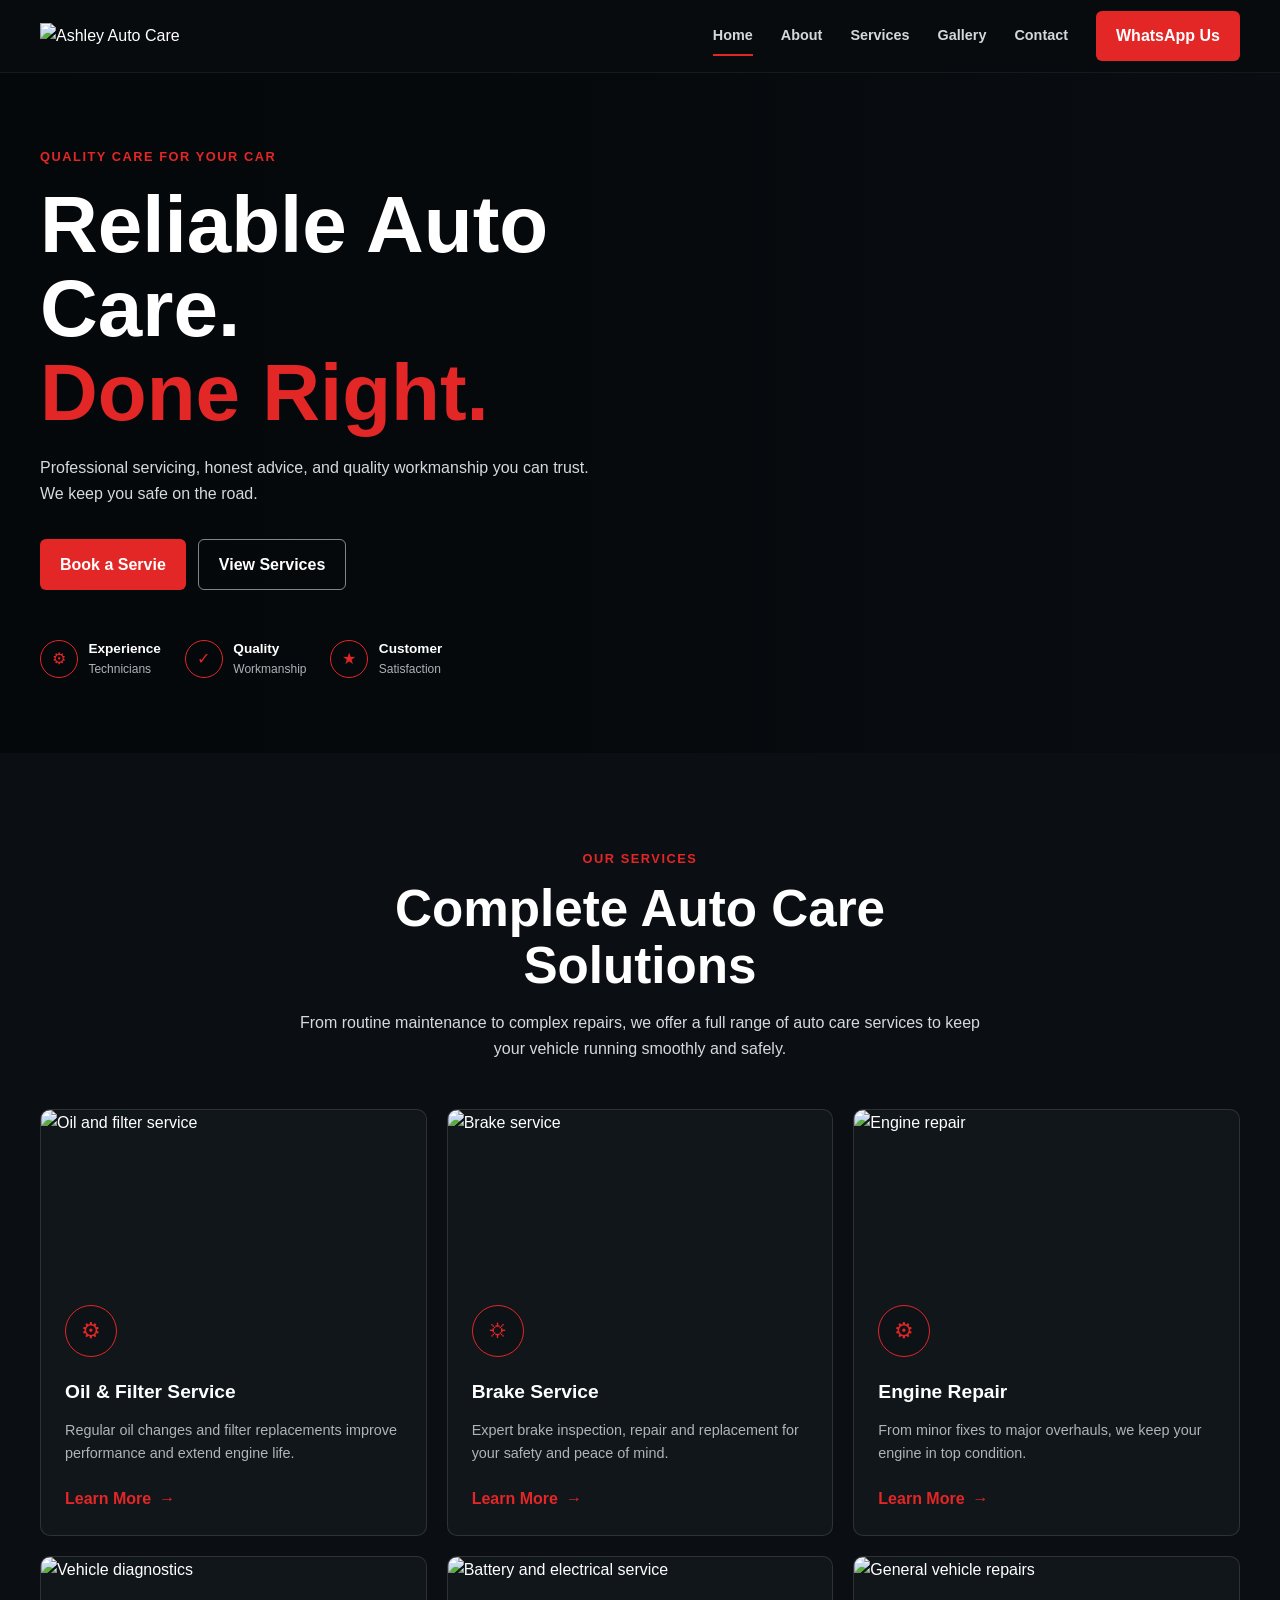
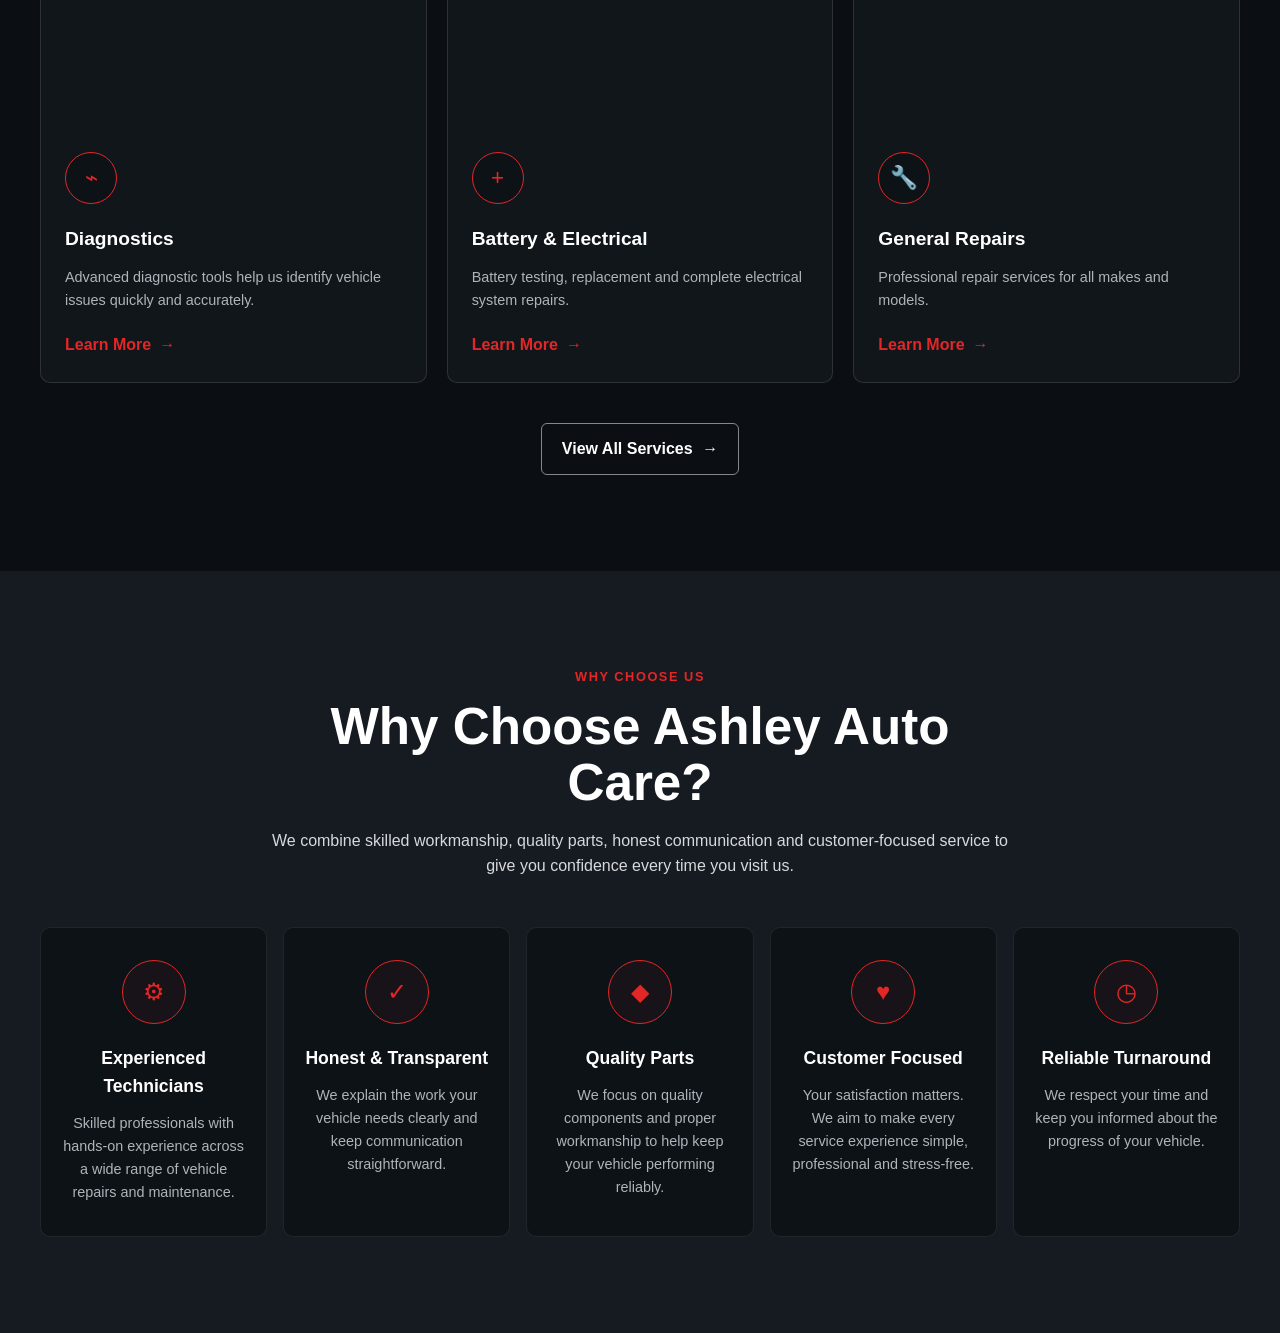
==== index.html @ 2cc9bd2e "Add why choose us section to homepage" ====
<!DOCTYPE html>
<html lang="en">
  <head>
    <meta charset="UTF-8">
    <meta name="viewport" content="width=device-width, initial-scale=1.0">
    <meta name="description" content="Ashley Auto Care provides reliable vehicle servicing, repairs, diagnostics and maintenance.">
    <title>Ashley Auto Care | Reliable Auto Care</title>
  
    <link rel="stylesheet" href="css/index.css">
  </head>

  <body>

    <!-- =========================
         NAVBAR
    ========================== -->
    
    <header class="header">
      
      <nav class="navbar container">
        
        <a href="index.html" class="logo">
          <img src="images/logo.png" alt="Ashley Auto Care">
        </a>
        <button class="nav-toggle" type="button" aria-label="Open navigation" aria-expanded="false">
          <span></span>
          <span></span>
          <span></span>
        </button>
        
        <div class="nav-menu">
          
          <a href="index.html" class="nav-link active">Home</a>
          
          <a href="about.html" class="nav-link">About</a>

          <a href="services.html" class="nav-link">Services</a>

          <a href="gallery.html" class="nav-link">Gallery</a>
          
          <a href="contact.html" class="nav-link">Contact</a>
          
          <a href="#" class="btn btn-whatsapp" target="_blank" rel="noopener" >WhatsApp Us</a>
          
          </div>

        </nav>
    </header>
    
    <main>
      
      <section class="hero">
        
        <div class="hero-overlay"></div>
        <div class="container hero-content">
          <div class="hero-text">
            
            <span class="eyebrow">QUALITY CARE FOR YOUR CAR</span>
            
            <h1>Reliable Auto Care.<span>Done Right.</span>
                    </h1>

            <p>Professional servicing, honest advice, and quality workmanship you can trust. We keep you safe on the road.</p>
              
            <div class="hero-actions">
                <a href="contact.html" class="btn btn-primary"
                        >Book a Servie</a>
                <a href="services.html" class="btn btn-outline"
                        >View Services</a>

              </div>
              
            <div class="hero-features">
                <div class="hero-feature"><span class="feature-icon">⚙</span>
                
                <div>
                  <strong>Experience</strong>
                  <span>Technicians</span>
                </div>
              </div>


                        <div class="hero-feature">
                            <span class="feature-icon">✓</span>

                            <div>
                                <strong>
                                    Quality
                                </strong>

                                <span>
                                    Workmanship
                                </span>
                            </div>
                        </div>


                        <div class="hero-feature">
                            <span class="feature-icon">★</span>

                            <div>
                                <strong>
                                    Customer
                                </strong>

                                <span>
                                    Satisfaction
                                </span>
                            </div>
                        </div>

                    </div>

          </div>
        </div>
      </section>
      
      
      <!-- =========== SERVICES ========= -->
      
      <!-- TODO: Replace those logos with real ones from font awesome -->
      
      <section class="services section">
        
        <div class="container">
          
          <div class="section-header">
            <span class="eyebrow">
                OUR SERVICES
            </span>

            <h2>Complete Auto Care Solutions</h2>

            <p>From routine maintenance to complex repairs, we offer a full range of auto care services to keep your vehicle running smoothly and safely.</p>
            
          </div>
          
          <div class="services-grid">

            <!-- Oil & Filter -->
            
            <article class="service-card">
              
              <div class="service-image">
                
                <img src="images/oil-filter.jpg" alt="Oil and filter service" loading="lazy"
                    >
                    
              </div>

              <div class="service-content">
                
                <div class="service-icon">⚙</div>
                
                <h3>Oil & Filter Service</h3>

                <p>Regular oil changes and filter replacements improve performance and extend engine life.</p>

                <a href="services.html" class="service-link">Learn More<span>→</span>
                </a>

              </div>

            </article>


            <!-- Brake Service -->

            <article class="service-card">

                <div class="service-image">
                    <img
                        src="images/brake-service.jpg"
                        alt="Brake service"
                        loading="lazy"
                    >
                </div>

                <div class="service-content">

                    <div class="service-icon">
                        ⛭
                    </div>

                    <h3>
                        Brake Service
                    </h3>

                    <p>
                        Expert brake inspection, repair
                        and replacement for your safety
                        and peace of mind.
                    </p>

                    <a
                        href="services.html"
                        class="service-link"
                    >
                        Learn More
                        <span>→</span>
                    </a>

                </div>

            </article>


            <!-- Engine Repair -->

            <article class="service-card">

                <div class="service-image">
                    <img
                        src="images/engine-repair.jpg"
                        alt="Engine repair"
                        loading="lazy"
                    >
                </div>

                <div class="service-content">

                    <div class="service-icon">
                        ⚙
                    </div>

                    <h3>
                        Engine Repair
                    </h3>

                    <p>
                        From minor fixes to major overhauls,
                        we keep your engine in top condition.
                    </p>

                    <a
                        href="services.html"
                        class="service-link"
                    >
                        Learn More
                        <span>→</span>
                    </a>

                </div>

            </article>


            <!-- Diagnostics -->

            <article class="service-card">

                <div class="service-image">
                    <img
                        src="images/diagnostics.jpg"
                        alt="Vehicle diagnostics"
                        loading="lazy"
                    >
                </div>

                <div class="service-content">

                    <div class="service-icon">
                        ⌁
                    </div>

                    <h3>
                        Diagnostics
                    </h3>

                    <p>
                        Advanced diagnostic tools help us
                        identify vehicle issues quickly
                        and accurately.
                    </p>

                    <a
                        href="services.html"
                        class="service-link"
                    >
                        Learn More
                        <span>→</span>
                    </a>

                </div>

            </article>


            <!-- Battery -->

            <article class="service-card">

                <div class="service-image">
                    <img
                        src="images/battery-electrical.jpg"
                        alt="Battery and electrical service"
                        loading="lazy"
                    >
                </div>

                <div class="service-content">

                    <div class="service-icon">
                        +
                    </div>

                    <h3>
                        Battery & Electrical
                    </h3>

                    <p>
                        Battery testing, replacement and
                        complete electrical system repairs.
                    </p>

                    <a
                        href="services.html"
                        class="service-link"
                    >
                        Learn More
                        <span>→</span>
                    </a>

                </div>

            </article>


            <!-- General Repairs -->

            <article class="service-card">

                <div class="service-image">
                    <img
                        src="images/general-repairs.jpg"
                        alt="General vehicle repairs"
                        loading="lazy"
                    >
                </div>

                <div class="service-content">

                    <div class="service-icon">
                        🔧
                    </div>

                    <h3>
                        General Repairs
                    </h3>

                    <p>
                        Professional repair services for
                        all makes and models.
                    </p>

                    <a
                        href="services.html"
                        class="service-link"
                    >
                        Learn More
                        <span>→</span>
                    </a>

                </div>

            </article>

          </div>
          
          <div class="services-action">

            <a href="services.html" class="btn btn-outline">
                View All Services<span>→</span>
            </a>

          </div>

        </div>

      </section>
      
      <!-- =========== WHY CHOOSE US ========= -->
      
      <section class="why-us section">
        <div class="container">

          <div class="section-header">

            <span class="eyebrow">
                WHY CHOOSE US
            </span>

            <h2>Why Choose Ashley Auto Care?</h2>

            <p>We combine skilled workmanship, quality parts,
                honest communication and customer-focused service to give you confidence every time you visit us.</p>
                
          </div>
          
          <div class="why-us-grid">

            <!-- Experienced Technicians -->
            
            <article class="why-card">
              <div class="why-icon">
                <span>⚙</span>
              </div>

              <h3>Experienced Technicians
                </h3>

              <p>Skilled professionals with hands-on experience across a wide range of vehicle repairs and maintenance.</p>

            </article>


            <!-- Honest & Transparent -->

            <article class="why-card">
              
              <div class="why-icon">
                <span>✓</span>
              </div>
              
              <h3>Honest & Transparent
                </h3>

              <p>We explain the work your vehicle needs clearly and keep communication straightforward.</p>

            </article>


            <!-- Quality Parts -->

            <article class="why-card">
              
              <div class="why-icon">
                <span>◆</span>
              </div>

              <h3>Quality Parts</h3>

              <p>We focus on quality components and proper workmanship to help keep your vehicle performing reliably.</p>

            </article>


            <!-- Customer Focused -->

            <article class="why-card">

                <div class="why-icon">
                    <span>♥</span>
                </div>

                <h3>
                    Customer Focused
                </h3>

                <p>
                    Your satisfaction matters. We aim to
                    make every service experience simple,
                    professional and stress-free.
                </p>

            </article>


            <!-- Reliable Turnaround -->

            <article class="why-card">

                <div class="why-icon">
                    <span>◷</span>
                </div>

                <h3>
                    Reliable Turnaround
                </h3>

                <p>
                    We respect your time and keep you
                    informed about the progress of your
                    vehicle.
                </p>

            </article>

        </div>

    </div>

</section>
      
      

    </main>
      
    <script src="js/main.js"></script>
  </body>
</html>
---- css/index.css ----
/* =========================
   RESET
========================= */

* {
  margin: 0;
  padding: 0;
  box-sizing: border-box;
}

html {
  scroll-behavior: smooth;
}

body {
  font-family: Arial, Helvetica, sans-serif;
  background: #0b0f13;
  color: #ffffff;
  line-height: 1.6;
}

img {
  display: block;
  max-width: 100%;
}

a {
  color: inherit;
  text-decoration: none;
}

button {
  font: inherit;
}


/* =========================
   VARIABLES
========================= */

:root {
  --color-bg: #0b0f13;
  --color-bg-light: #141a20;
  --color-white: #ffffff;
  --color-text: #d7d9dc;
  --color-primary: #e32626;
  --color-primary-dark: #b91d1d;
  --container-width: 1200px;
  --radius-sm: 6px;
  --radius-md: 10px;
  --radius-lg: 16px;
  --transition: 0.3s ease;
}


/* =========================
   CONTAINER
========================= */

.container {
  width: min(
        100% - 2rem,
        var(--container-width)
    );
    
  margin-inline: auto;
}


/* =========================
   BUTTONS
========================= */

.btn {
  display: inline-flex;
  align-items: center;
  justify-content: center;
  min-height: 48px;
  padding: 0.75rem 1.25rem;
  border-radius: var(--radius-sm);
  font-weight: 700;
  transition:
        background var(--transition),
        transform var(--transition),
        border-color var(--transition);
}

.btn:hover {
  transform: translateY(-2px);
}

.btn-primary {
  background: var(--color-primary);
  color: var(--color-white);
}

.btn-primary:hover {
  background: var(--color-primary-dark);
}

.btn-outline {
  border: 1px solid rgba(255, 255, 255, 0.5);
  color: var(--color-white);
}

.btn-outline:hover {
  border-color: var(--color-primary);
}

.btn-whatsapp {
  background: #e32626;
  color: white;
}


/* =========================
   HEADER
========================= */

.header {
  position: relative;
  z-index: 100;
  background: #080b0e;
  border-bottom:
        1px solid rgba(255, 255, 255, 0.06);
}

.navbar {
  min-height: 72px;
  display: flex;
  align-items: center;
  justify-content: space-between;
}

.logo img {
  width: 150px;
}

.nav-menu {
  display: none;
}

.nav-toggle {
  width: 44px;
  height: 44px;
  display: flex;
  flex-direction: column;
  justify-content: center;
  gap: 5px;
  background: transparent;
  border: 0;
  cursor: pointer;
}

.nav-toggle span {
  width: 25px;
  height: 2px;
  background: white;
  display: block;
}


/* =========================
   HERO
========================= */

.hero {
    position: relative;
    min-height: 700px;
    display: flex;
    align-items: center;
    background-image:
        url("../images/hero-car.jpg");
    background-size: cover;
    background-position: center;
}

.hero-overlay {
    position: absolute;
    inset: 0; 
    background:
        linear-gradient(
            90deg,
            rgba(5, 8, 11, 0.97) 0%,
            rgba(5, 8, 11, 0.85) 45%,
            rgba(5, 8, 11, 0.25) 100%
        );
}

.hero-content {
  position: relative;
  z-index: 1;
}

.hero-text {
  max-width: 650px;
}

.eyebrow {
  display: block;
  margin-bottom: 1rem;
  color: var(--color-primary);
  font-size: 0.8rem;
  font-weight: 800;
  letter-spacing: 0.12em;
}

.hero h1 {
  font-size: clamp(2.5rem, 9vw, 5rem);
  line-height: 1.05;
  margin-bottom: 1.25rem;
}

.hero h1 span {
  display: block;
  color: var(--color-primary);
}

.hero p {
  max-width: 560px;
  margin-bottom: 2rem;
  color: var(--color-text);
  font-size: 1rem;
}

.hero-actions {
  display: flex;
  flex-wrap: wrap;
  gap: 0.75rem;
  margin-bottom: 3rem;
}


/* =========================
   HERO FEATURES
========================= */

.hero-features {
  display: flex;
  flex-wrap: wrap;
  gap: 1.5rem;
}

.hero-feature {
  display: flex;
  align-items: center;
  gap: 0.65rem;
}

.feature-icon {
  width: 38px;
  height: 38px;
  display: grid;
  place-items: center;
  border: 1px solid var(--color-primary);
  border-radius: 50%;
  color: var(--color-primary);
}

.hero-feature div {
  display: flex;
  flex-direction: column;
}

.hero-feature strong {
  font-size: 0.85rem;
}

.hero-feature span:last-child {
  color: #aeb2b7;
  font-size: 0.75rem;
}


/* =========================
   MOBILE
========================= */

@media (min-width: 768px) {
  .nav-toggle {
    display: none;
  }

  .nav-menu {
    display: flex;
    align-items: center;
    gap: 1.75rem;
    
  }
  
  .nav-link {
    position: relative;
    color: #d5d7da;
    font-size: 0.9rem;
    font-weight: 600;
    
  }
  
  .nav-link::after {
    content: "";
    position: absolute;
    left: 0;
    bottom: -8px;
    width: 0;
    height: 2px;
    background: var(--color-primary);
    transition: width var(--transition);
    }

    .nav-link:hover::after,
    .nav-link.active::after {
      width: 100%;
    }

    .hero {
      min-height: 680px;
    }
}


/* =========================
   SERVICES
========================= */

.services {
  background: var(--color-bg);
  padding-block: 5rem;
}

.section-header {
  max-width: 700px;
  margin-inline: auto;
  margin-bottom: 3rem;
  text-align: center;
}

.section-header .eyebrow {
  margin-bottom: 0.75rem;
}

.section-header h2 {
  margin-bottom: 1rem;
  font-family: "Montserrat", sans-serif;
  font-size: clamp(2rem, 6vw, 3.2rem);
  line-height: 1.1;
}

.section-header p {
  color: var(--color-text);
  font-size: 1rem;
}


/* =========================
   SERVICES GRID
========================= */

.services-grid {
    display: grid;

    grid-template-columns: 1fr;

    gap: 1.25rem;
}


/* =========================
   SERVICE CARD
========================= */

.service-card {
    overflow: hidden;

    background: #11161b;

    border:
        1px solid rgba(255, 255, 255, 0.12);

    border-radius: var(--radius-md);

    transition:
        transform var(--transition),
        border-color var(--transition),
        box-shadow var(--transition);
}

.service-card:hover {
    transform: translateY(-6px);

    border-color:
        rgba(227, 38, 38, 0.7);

    box-shadow:
        0 15px 35px rgba(0, 0, 0, 0.35);
}


/* =========================
   SERVICE IMAGE
========================= */

.service-image {
    height: 220px;

    overflow: hidden;
}

.service-image img {
    width: 100%;
    height: 100%;

    object-fit: cover;

    transition:
        transform 0.5s ease;
}

.service-card:hover .service-image img {
    transform: scale(1.05);
}


/* =========================
   SERVICE CONTENT
========================= */

.service-content {
    position: relative;

    padding: 2rem 1.5rem 1.5rem;
}

.service-icon {
    width: 52px;
    height: 52px;

    display: grid;
    place-items: center;

    margin-top: -3.6rem;
    margin-bottom: 1.25rem;

    position: relative;

    background: #0d1217;

    border:
        1px solid var(--color-primary);

    border-radius: 50%;

    color: var(--color-primary);

    font-size: 1.4rem;
}

.service-content h3 {
    margin-bottom: 0.75rem;

    font-family: "Montserrat", sans-serif;

    font-size: 1.2rem;
}

.service-content p {
    margin-bottom: 1.25rem;

    color: #aeb4ba;

    font-size: 0.9rem;
}

.service-link {
    display: inline-flex;

    align-items: center;

    gap: 0.5rem;

    color: var(--color-primary);

    font-weight: 700;

    transition:
        gap var(--transition);
}

.service-link:hover {
    gap: 0.8rem;
}


/* =========================
   SERVICES ACTION
========================= */

.services-action {
    display: flex;

    justify-content: center;

    margin-top: 2.5rem;
}

.services-action .btn {
    gap: 0.6rem;
}

@media (min-width: 600px) {

    .services-grid {
        grid-template-columns:
            repeat(2, 1fr);
    }

}


@media (min-width: 1000px) {

    .services-grid {
        grid-template-columns:
            repeat(3, 1fr);
    }

    .services {
        padding-block: 6rem;
    }

}


/* =========================
   WHY CHOOSE US
========================= */

.why-us {
    background: #151b21;

    padding-block: 5rem;
}

.why-us .section-header {
    max-width: 760px;
}


/* =========================
   WHY US GRID
========================= */

.why-us-grid {
    display: grid;

    grid-template-columns: 1fr;

    gap: 1rem;
}


/* =========================
   WHY CARD
========================= */

.why-card {
    padding: 2rem 1.5rem;

    background: #0d1217;

    border:
        1px solid rgba(255, 255, 255, 0.08);

    border-radius: var(--radius-md);

    text-align: center;

    transition:
        transform var(--transition),
        border-color var(--transition),
        background var(--transition);
}

.why-card:hover {
    transform: translateY(-5px);

    border-color:
        rgba(227, 38, 38, 0.6);

    background: #11171d;
}


/* =========================
   WHY ICON
========================= */

.why-icon {
    width: 64px;
    height: 64px;

    display: grid;
    place-items: center;

    margin: 0 auto 1.25rem;

    border:
        1px solid var(--color-primary);

    border-radius: 50%;

    color: var(--color-primary);

    font-size: 1.5rem;

    background:
        rgba(227, 38, 38, 0.05);
}

.why-card h3 {
    margin-bottom: 0.75rem;

    font-family: "Montserrat", sans-serif;

    font-size: 1.1rem;
}

.why-card p {
    color: #aeb4ba;

    font-size: 0.9rem;

    max-width: 300px;

    margin-inline: auto;
}


/* =========================
   TABLET
========================= */

@media (min-width: 600px) {

    .why-us-grid {
        grid-template-columns:
            repeat(2, 1fr);
    }

    .why-card:last-child {
        grid-column: 1 / -1;

        max-width: 50%;

        width: 100%;

        justify-self: center;
    }

}


/* =========================
   DESKTOP
========================= */

@media (min-width: 1000px) {

    .why-us {
        padding-block: 6rem;
    }

    .why-us-grid {
        grid-template-columns:
            repeat(5, 1fr);

        gap: 1rem;
    }

    .why-card:last-child {
        grid-column: auto;

        max-width: none;
    }

    .why-card {
        padding:
            2rem 1.25rem;
    }

}
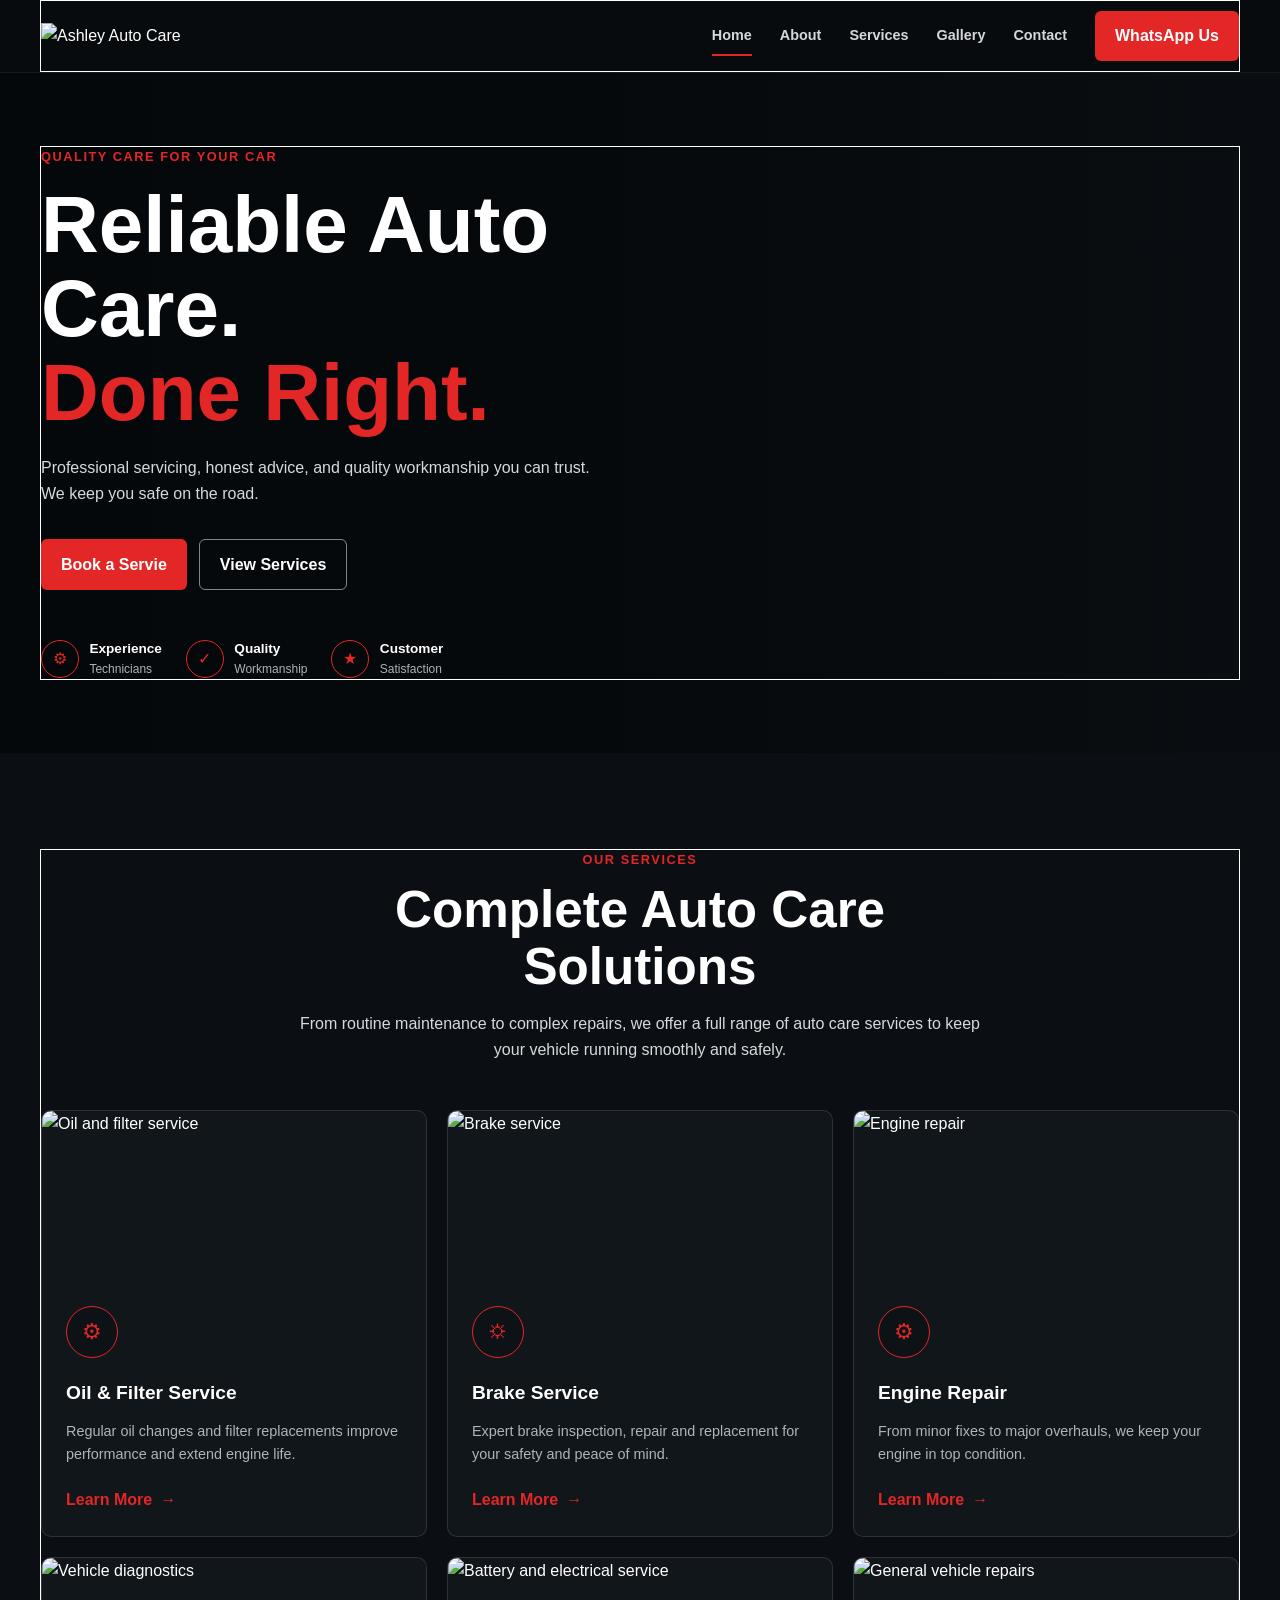
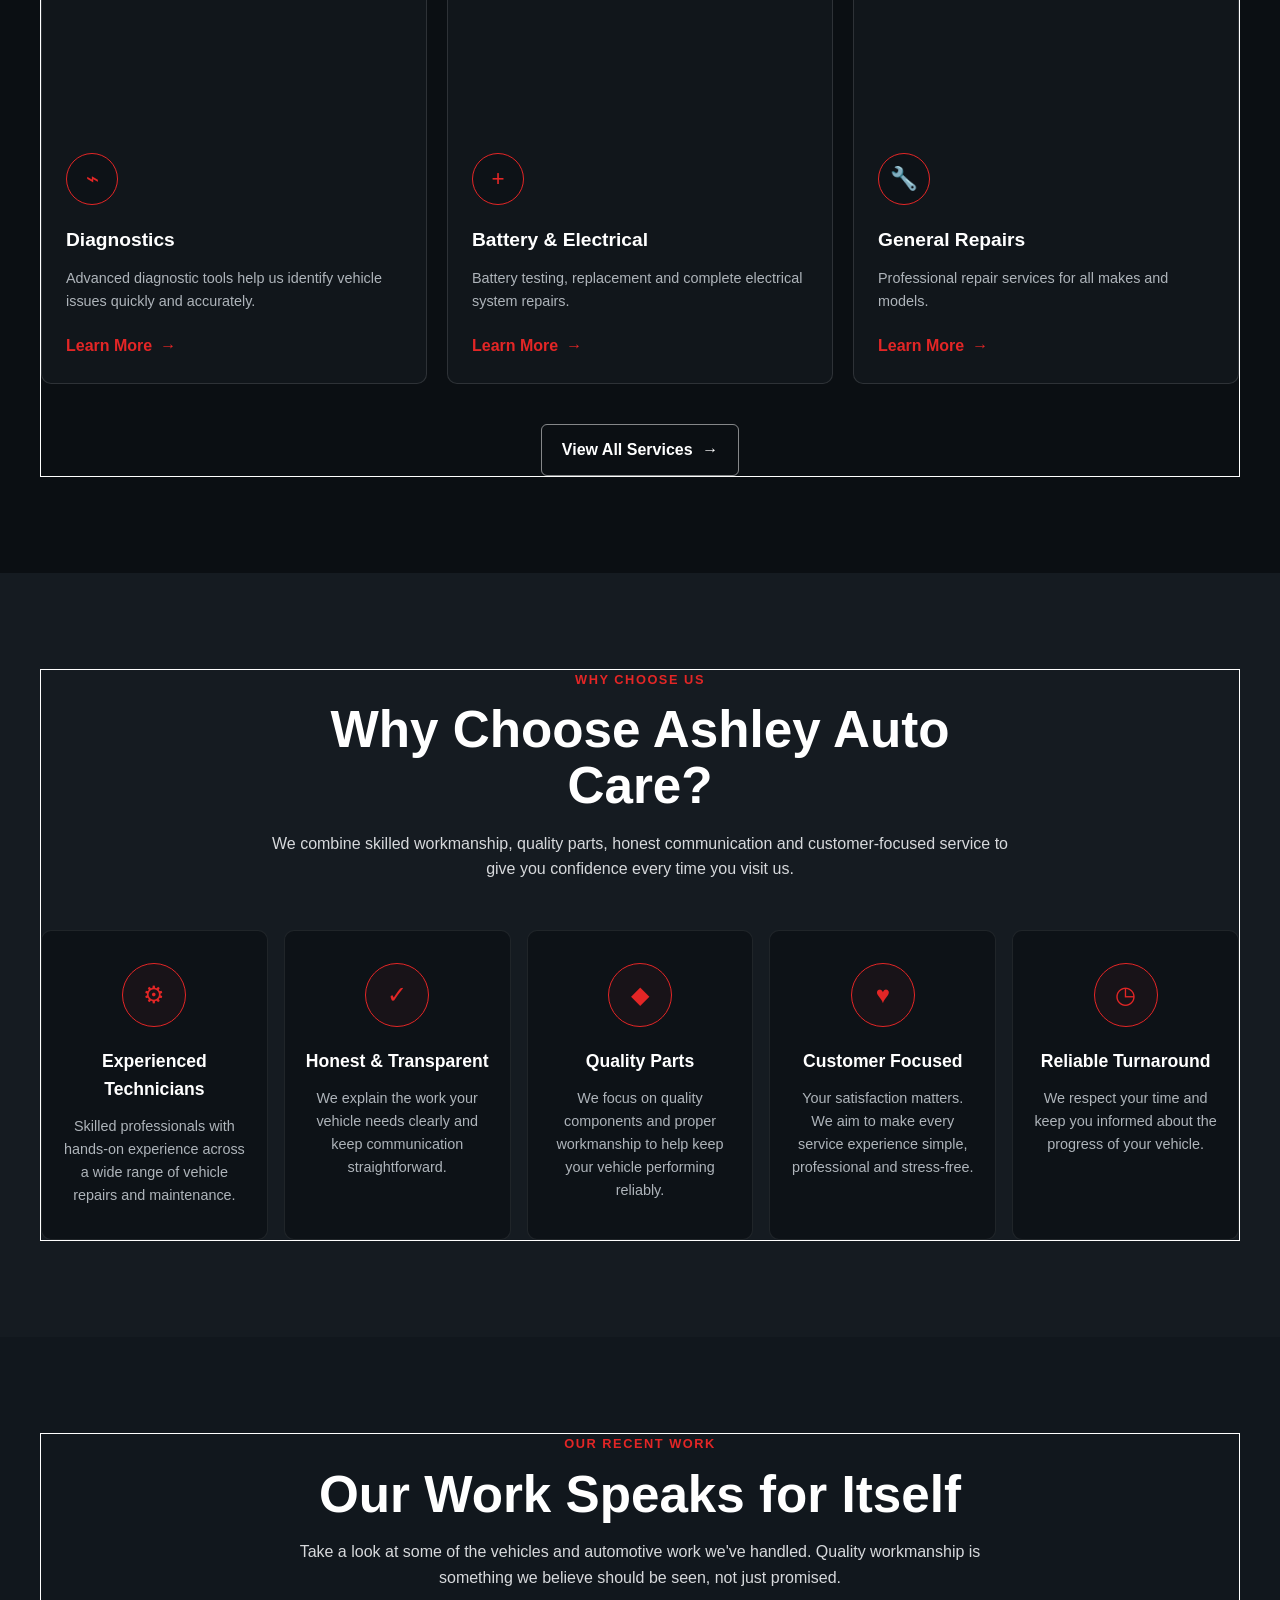
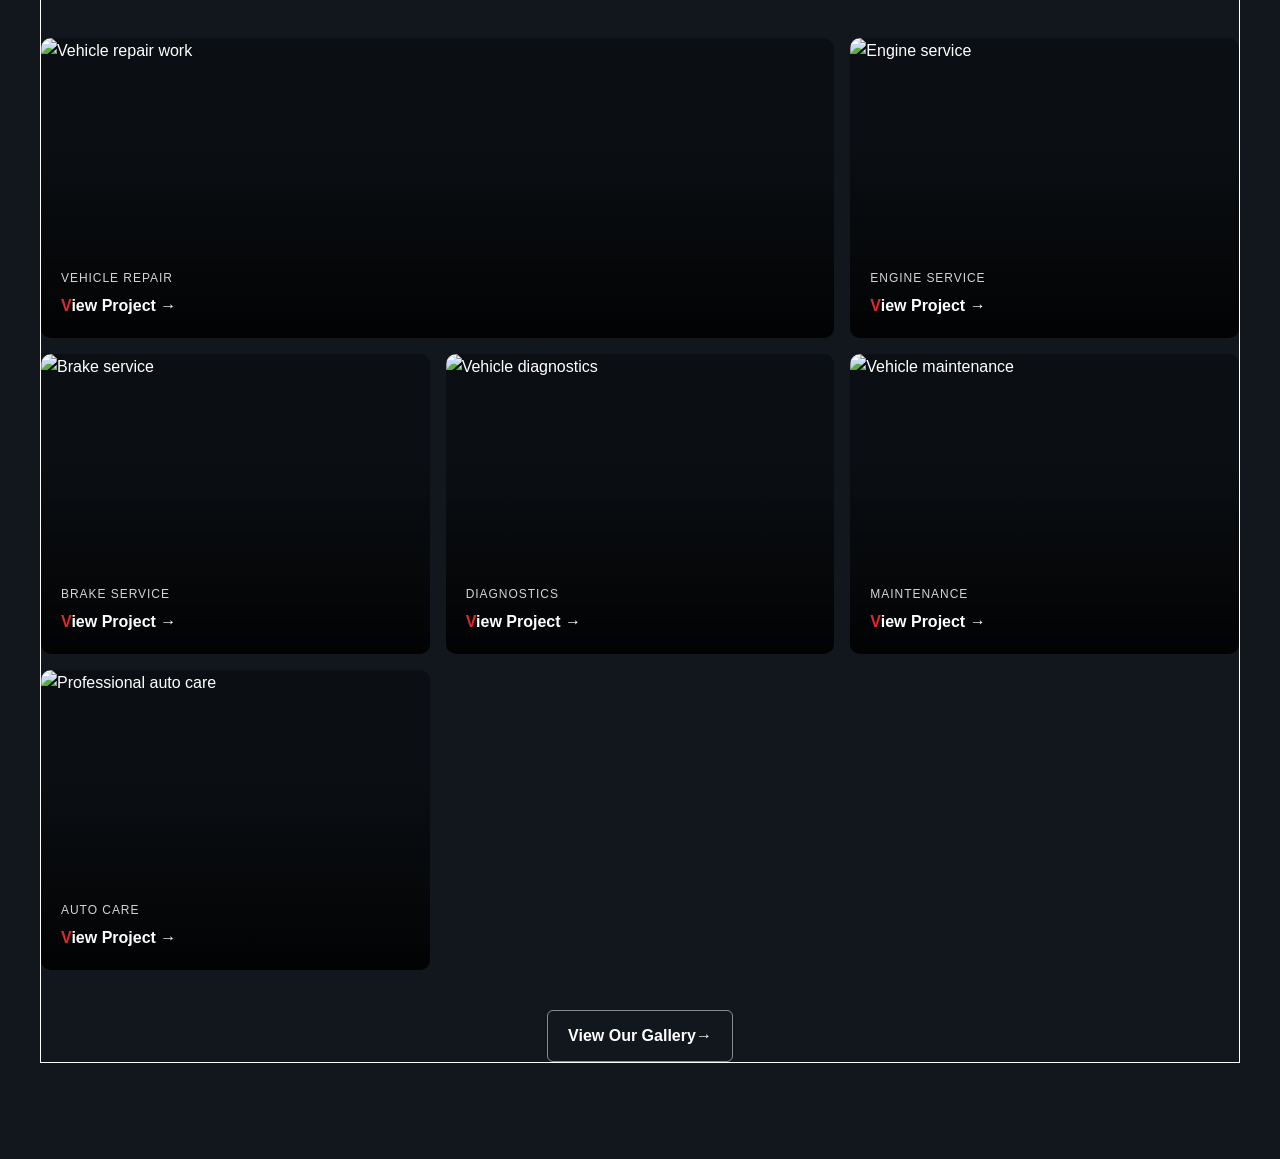
==== commit fab8e71e: "Add recent work section" ====
--- a/index.html
+++ b/index.html
@@ -11,9 +11,7 @@
 
   <body>
 
-    <!-- =========================
-         NAVBAR
-    ========================== -->
+    <!-- =========== HEADER ========= -->
     
     <header class="header">
       
@@ -42,9 +40,9 @@
           
           <a href="#" class="btn btn-whatsapp" target="_blank" rel="noopener" >WhatsApp Us</a>
           
-          </div>
-
-        </nav>
+        </div>
+
+      </nav>
     </header>
     
     <main>
@@ -448,43 +446,161 @@
             <!-- Customer Focused -->
 
             <article class="why-card">
-
-                <div class="why-icon">
-                    <span>♥</span>
-                </div>
-
-                <h3>
-                    Customer Focused
+              
+              <div class="why-icon">
+                <span>♥</span>
+              </div>
+              
+              <h3>Customer Focused
                 </h3>
 
-                <p>
-                    Your satisfaction matters. We aim to
-                    make every service experience simple,
-                    professional and stress-free.
+              <p>Your satisfaction matters. We aim to make every service experience simple, professional and stress-free.</p>
+
+            </article>
+
+
+            <!-- Reliable Turnaround -->
+
+            <article class="why-card">
+              
+              <div class="why-icon">
+                <span>◷</span>
+              </div>
+              
+              <h3>Reliable Turnaround</h3>
+              
+              <p>We respect your time and keep you informed about the progress of your vehicle.
                 </p>
 
             </article>
 
-
-            <!-- Reliable Turnaround -->
-
-            <article class="why-card">
-
-                <div class="why-icon">
-                    <span>◷</span>
-                </div>
-
-                <h3>
-                    Reliable Turnaround
-                </h3>
-
-                <p>
-                    We respect your time and keep you
-                    informed about the progress of your
-                    vehicle.
-                </p>
-
-            </article>
+          </div>
+
+        </div>
+      </section>
+      
+      <!-- =========== RECENT WORK ========= -->
+      
+      <section class="recent-work section">
+        
+        <div class="container">
+          
+          <div class="section-header">
+            
+            <span class="eyebrow">
+                OUR RECENT WORK
+            </span>
+
+            <h2>Our Work Speaks for Itself</h2>
+
+            <p>Take a look at some of the vehicles and automotive work we've handled. Quality
+                workmanship is something we believe should be seen, not just promised.</p>
+
+          </div>
+          
+          <div class="work-grid">
+            
+            <a href="gallery.html" class="work-item work-item-large">
+              
+              <img src="images/work-01.jpg" alt="Vehicle repair work" loading="lazy">
+
+              <div class="work-overlay">
+                <span>Vehicle Repair</span>
+                <strong>View Project →</strong>
+              </div>
+            </a>
+
+
+            <a href="gallery.html" class="work-item">
+              <img src="images/work-02.jpg" alt="Engine service" loading="lazy"
+                >
+
+              <div class="work-overlay">
+                <span>Engine Service</span>
+                <strong>View Project →</strong>
+              </div>
+            </a>
+
+
+            <a
+                href="gallery.html"
+                class="work-item"
+            >
+                <img
+                    src="images/work-03.jpg"
+                    alt="Brake service"
+                    loading="lazy"
+                >
+
+                <div class="work-overlay">
+                    <span>Brake Service</span>
+                    <strong>View Project →</strong>
+                </div>
+            </a>
+
+
+            <a
+                href="gallery.html"
+                class="work-item"
+            >
+                <img
+                    src="images/work-04.jpg"
+                    alt="Vehicle diagnostics"
+                    loading="lazy"
+                >
+
+                <div class="work-overlay">
+                    <span>Diagnostics</span>
+                    <strong>View Project →</strong>
+                </div>
+            </a>
+
+
+            <a
+                href="gallery.html"
+                class="work-item"
+            >
+                <img
+                    src="images/work-05.jpg"
+                    alt="Vehicle maintenance"
+                    loading="lazy"
+                >
+
+                <div class="work-overlay">
+                    <span>Maintenance</span>
+                    <strong>View Project →</strong>
+                </div>
+            </a>
+
+
+            <a
+                href="gallery.html"
+                class="work-item"
+            >
+                <img
+                    src="images/work-06.jpg"
+                    alt="Professional auto care"
+                    loading="lazy"
+                >
+
+                <div class="work-overlay">
+                    <span>Auto Care</span>
+                    <strong>View Project →</strong>
+                </div>
+            </a>
+
+        </div>
+
+
+        <div class="work-action">
+
+            <a
+                href="gallery.html"
+                class="btn btn-outline"
+            >
+                View Our Gallery
+                <span>→</span>
+            </a>
 
         </div>
 
--- a/css/index.css
+++ b/css/index.css
@@ -58,6 +58,7 @@
 ========================= */
 
 .container {
+  border: 1px solid white;
   width: min(
         100% - 2rem,
         var(--container-width)
@@ -690,3 +691,174 @@
 }
 
 
+/* =========================
+   RECENT WORK
+========================= */
+
+.recent-work {
+    background: #11171d;
+
+    padding-block: 5rem;
+}
+
+
+/* =========================
+   WORK GRID
+========================= */
+
+.work-grid {
+    display: grid;
+
+    grid-template-columns: 1fr;
+
+    gap: 1rem;
+}
+
+
+/* =========================
+   WORK ITEM
+========================= */
+
+.work-item {
+    position: relative;
+
+    display: block;
+
+    height: 280px;
+
+    overflow: hidden;
+
+    border-radius: var(--radius-md);
+
+    background: #0b0f13;
+}
+
+.work-item img {
+    width: 100%;
+    height: 100%;
+
+    object-fit: cover;
+
+    transition:
+        transform 0.5s ease;
+}
+
+.work-item:hover img {
+    transform: scale(1.06);
+}
+
+
+/* =========================
+   IMAGE OVERLAY
+========================= */
+
+.work-item::after {
+    content: "";
+
+    position: absolute;
+
+    inset: 0;
+
+    background:
+        linear-gradient(
+            180deg,
+            transparent 35%,
+            rgba(0, 0, 0, 0.85)
+        );
+
+    pointer-events: none;
+}
+
+.work-overlay {
+    position: absolute;
+
+    z-index: 2;
+
+    left: 1.25rem;
+    right: 1.25rem;
+    bottom: 1.25rem;
+
+    display: flex;
+    flex-direction: column;
+
+    gap: 0.25rem;
+}
+
+.work-overlay span {
+    color: #d2d5d8;
+
+    font-size: 0.75rem;
+
+    text-transform: uppercase;
+
+    letter-spacing: 0.08em;
+}
+
+.work-overlay strong {
+    color: white;
+
+    font-family: "Montserrat", sans-serif;
+
+    font-size: 1rem;
+}
+
+.work-overlay strong::first-letter {
+    color: var(--color-primary);
+}
+
+
+/* =========================
+   ACTION
+========================= */
+
+.work-action {
+    display: flex;
+
+    justify-content: center;
+
+    margin-top: 2.5rem;
+}
+
+
+/* =========================
+   TABLET
+========================= */
+
+@media (min-width: 600px) {
+
+    .work-grid {
+        grid-template-columns:
+            repeat(2, 1fr);
+    }
+
+}
+
+
+/* =========================
+   DESKTOP
+========================= */
+
+@media (min-width: 1000px) {
+
+    .recent-work {
+        padding-block: 6rem;
+    }
+
+    .work-grid {
+        grid-template-columns:
+            repeat(3, 1fr);
+    }
+
+    .work-item {
+        height: 300px;
+    }
+
+    .work-item-large {
+        grid-column: span 2;
+    }
+
+}
+
+
+
+
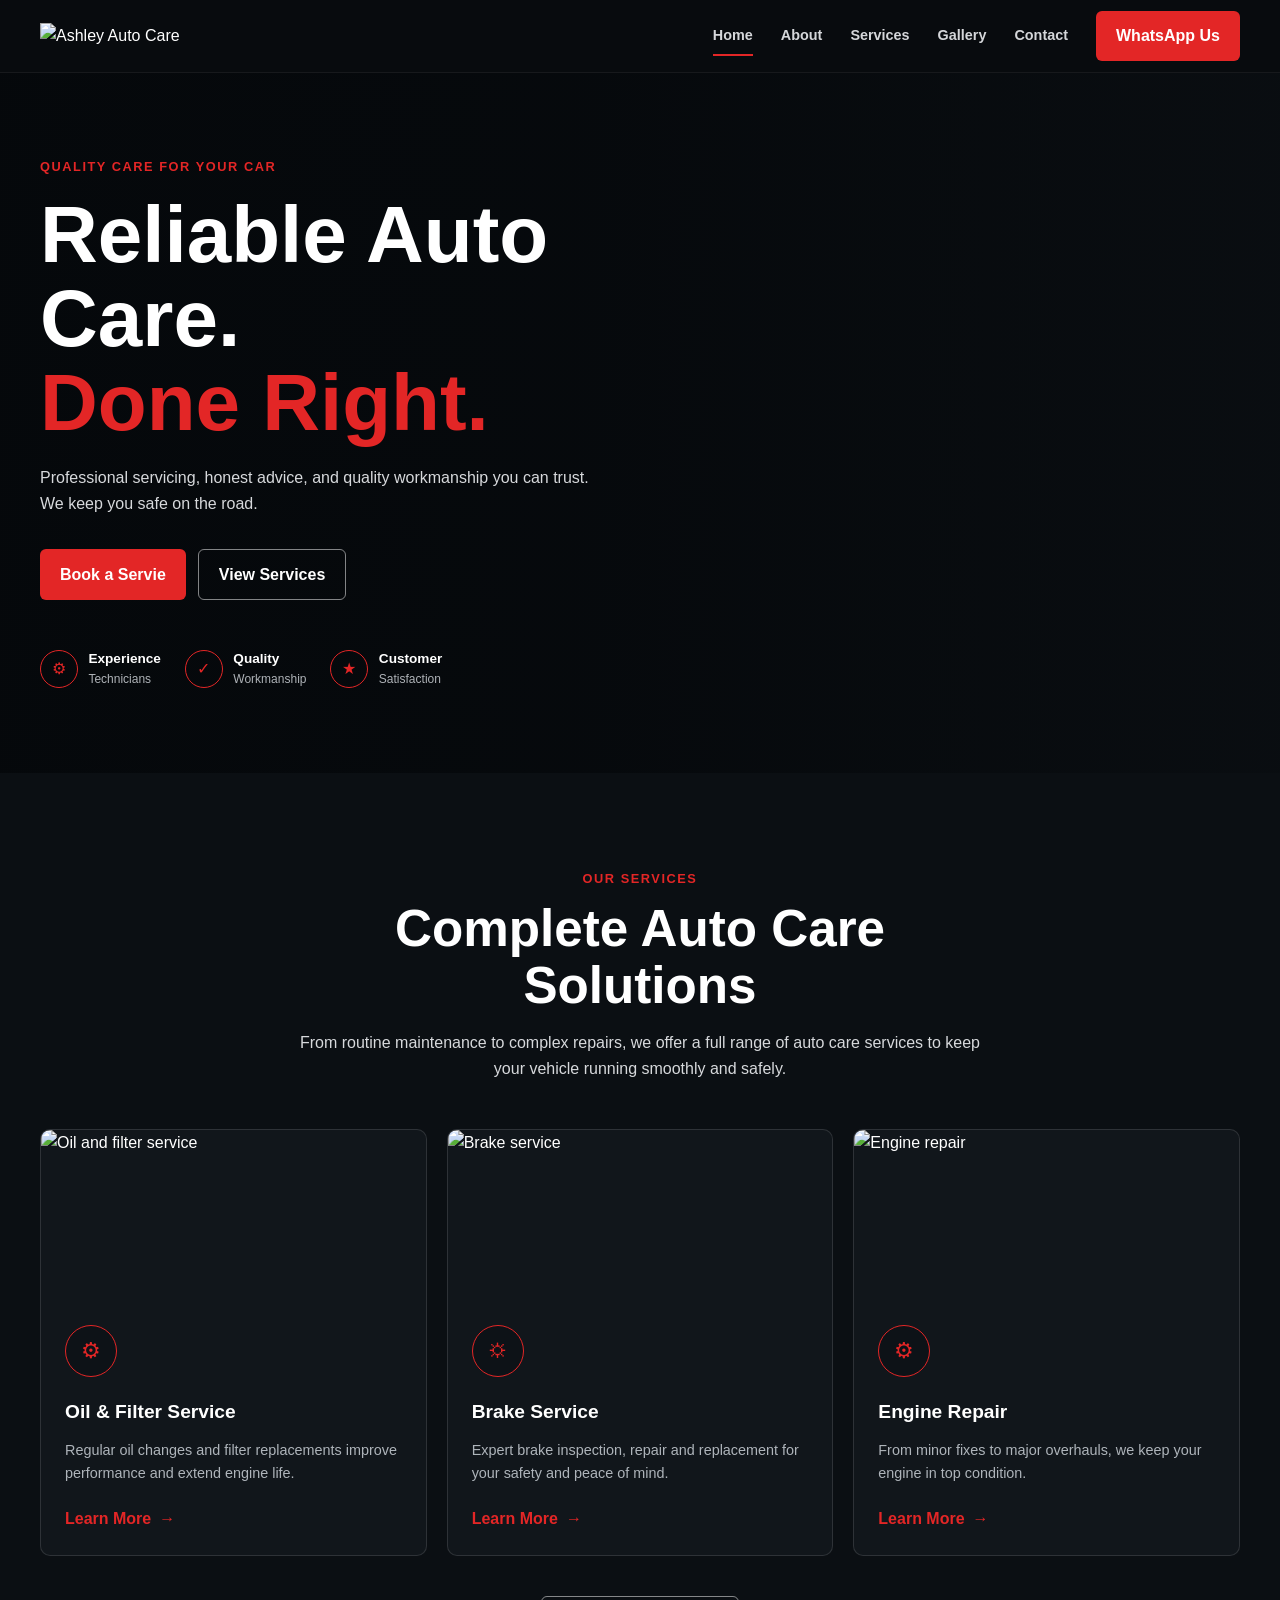
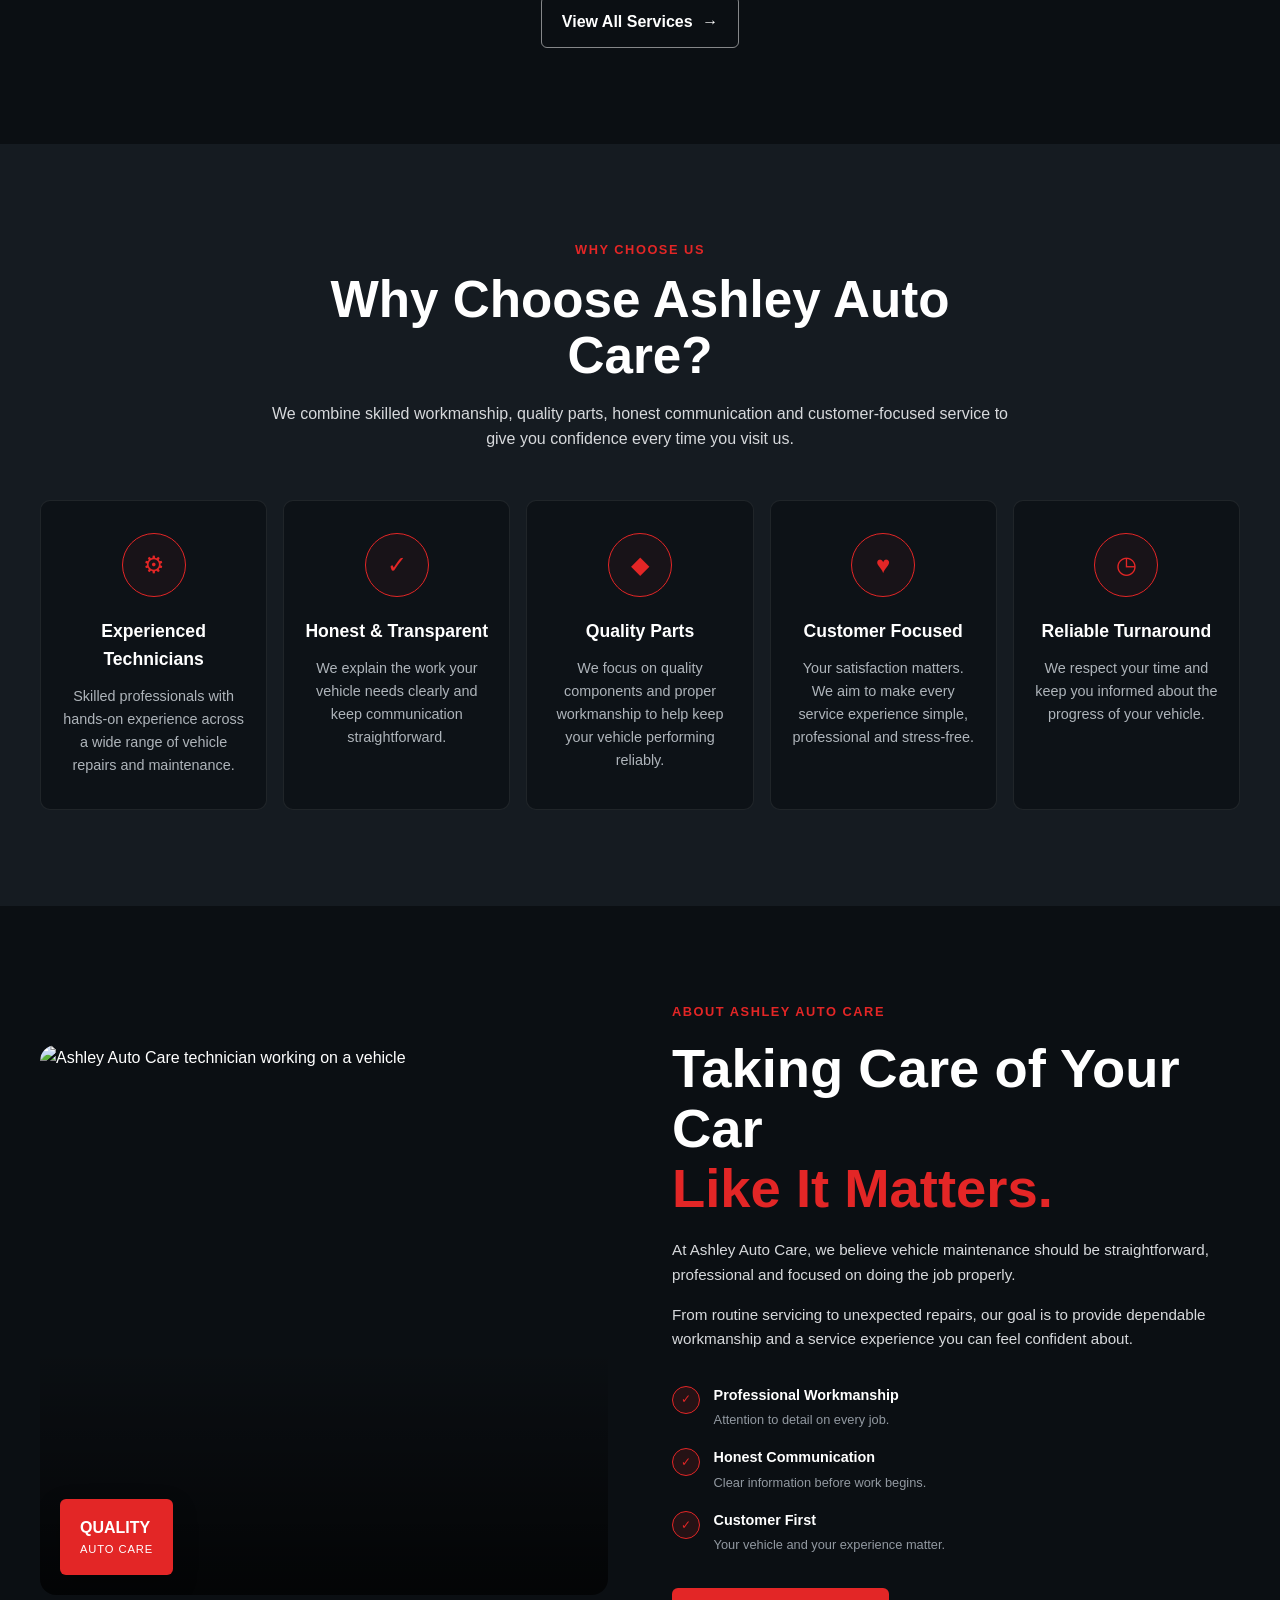
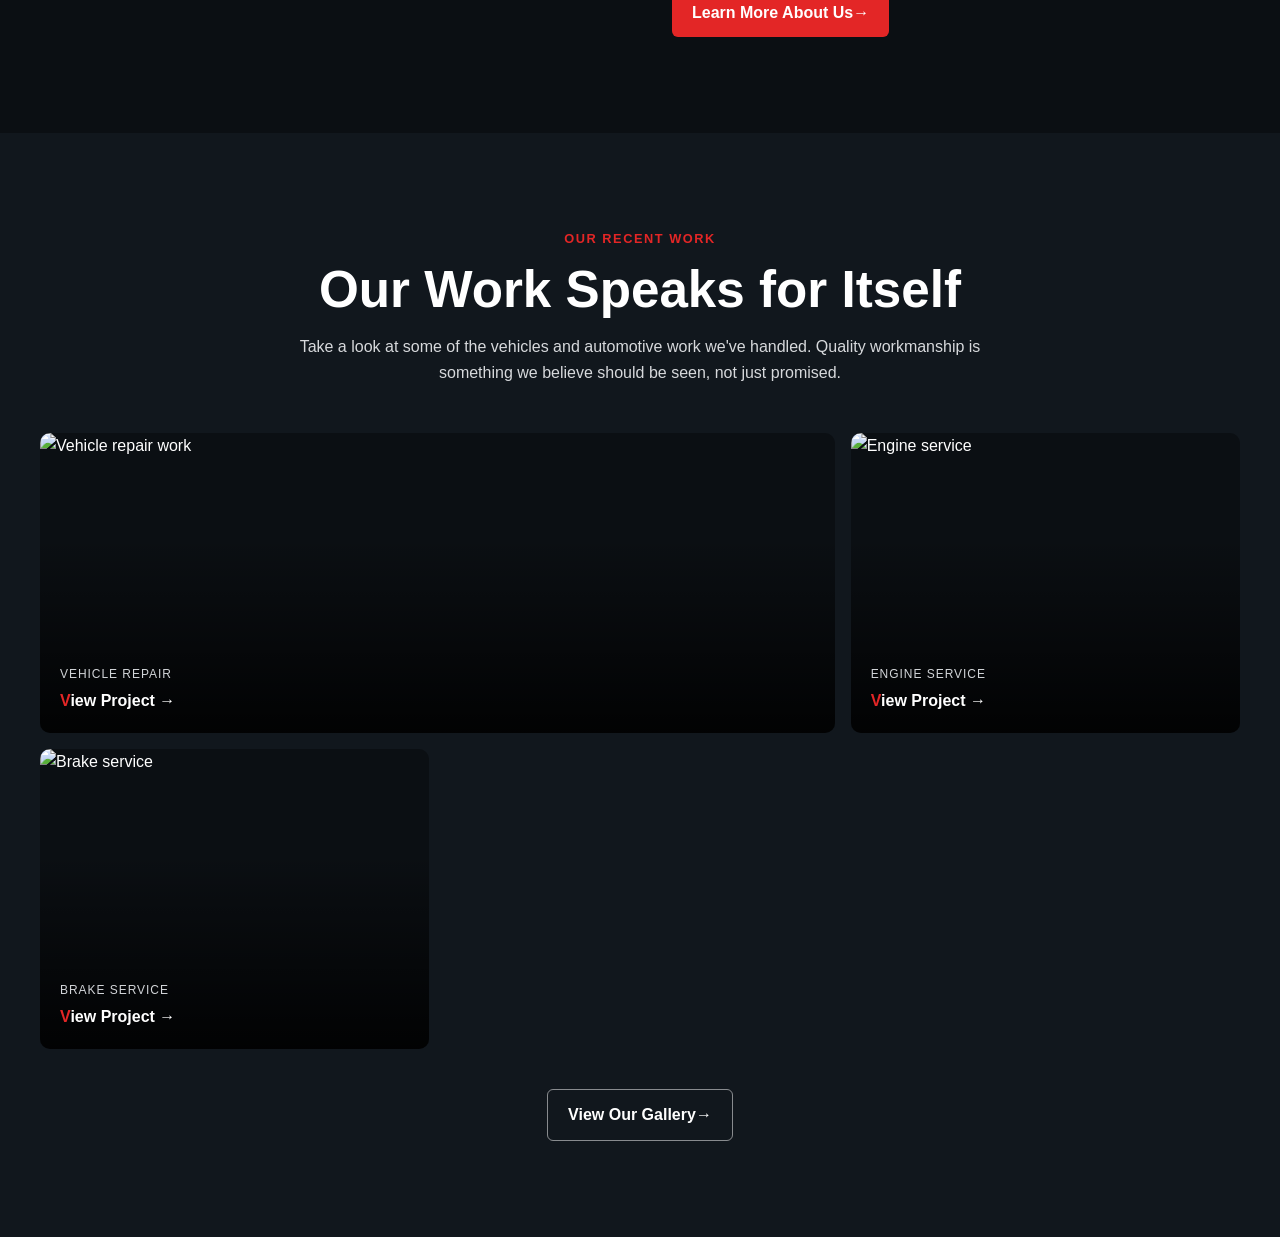
==== commit 1720f582: "Add about preview section" ====
--- a/index.html
+++ b/index.html
@@ -61,53 +61,46 @@
             <p>Professional servicing, honest advice, and quality workmanship you can trust. We keep you safe on the road.</p>
               
             <div class="hero-actions">
-                <a href="contact.html" class="btn btn-primary"
+              <a href="contact.html" class="btn btn-primary"
                         >Book a Servie</a>
-                <a href="services.html" class="btn btn-outline"
+              <a href="services.html" class="btn btn-outline"
                         >View Services</a>
 
-              </div>
+            </div>
               
             <div class="hero-features">
-                <div class="hero-feature"><span class="feature-icon">⚙</span>
+              
+              <div class="hero-feature">
+                <span class="feature-icon">⚙</span>
                 
                 <div>
                   <strong>Experience</strong>
                   <span>Technicians</span>
                 </div>
               </div>
-
-
-                        <div class="hero-feature">
-                            <span class="feature-icon">✓</span>
-
-                            <div>
-                                <strong>
-                                    Quality
-                                </strong>
-
-                                <span>
-                                    Workmanship
-                                </span>
-                            </div>
-                        </div>
-
-
-                        <div class="hero-feature">
-                            <span class="feature-icon">★</span>
-
-                            <div>
-                                <strong>
-                                    Customer
-                                </strong>
-
-                                <span>
-                                    Satisfaction
-                                </span>
-                            </div>
-                        </div>
-
-                    </div>
+                
+              <div class="hero-feature">
+                <span class="feature-icon">✓</span>
+                  
+                <div>
+                    
+                  <strong>Quality</strong>
+                  <span>Workmanship</span>
+                </div>
+              </div>
+                
+              <div class="hero-feature">
+                  
+                <span class="feature-icon">★</span>
+                  
+                <div>
+                  <strong>Customer</strong>
+                    
+                  <span>Satisfaction</span>
+                </div>
+              </div>
+
+            </div>
 
           </div>
         </div>
@@ -245,7 +238,7 @@
 
             <!-- Diagnostics -->
 
-            <article class="service-card">
+            <!--<article class="service-card">
 
                 <div class="service-image">
                     <img
@@ -281,12 +274,12 @@
 
                 </div>
 
-            </article>
+            </article>-->
 
 
             <!-- Battery -->
 
-            <article class="service-card">
+            <!--<article class="service-card">
 
                 <div class="service-image">
                     <img
@@ -321,12 +314,12 @@
 
                 </div>
 
-            </article>
+            </article>-->
 
 
             <!-- General Repairs -->
 
-            <article class="service-card">
+            <!--<article class="service-card">
 
                 <div class="service-image">
                     <img
@@ -361,7 +354,7 @@
 
                 </div>
 
-            </article>
+            </article>-->
 
           </div>
           
@@ -472,11 +465,108 @@
               <p>We respect your time and keep you informed about the progress of your vehicle.
                 </p>
 
-            </article>
+            </article> 
 
           </div>
 
         </div>
+      </section>
+      
+      <!-- =========== ABOUT PREVIEW ========= -->
+      
+      <section class="about-preview section">
+        
+        <div class="container">
+          
+          <div class="about-grid">
+
+            <!-- Image -->
+
+            <div class="about-image">
+              
+              <img src="images/workshop.jpg" alt="Ashley Auto Care technician working on a vehicle" loading="lazy">
+
+              <div class="about-experience">
+                <strong>QUALITY</strong>
+                    <span>AUTO CARE</span>
+              </div>
+
+            </div>
+
+
+            <!-- Content -->
+
+            <div class="about-content">
+              
+              <span class="eyebrow">ABOUT ASHLEY AUTO CARE
+                </span>
+
+              <h2>Taking Care of Your Car
+                    <span>Like It Matters.</span></h2>
+
+              <p>At Ashley Auto Care, we believe vehicle maintenance should be straightforward, professional and focused on doing the job properly.
+                </p>
+
+              <p>From routine servicing to unexpected repairs, our goal is to provide dependable workmanship and a service experience you can feel confident about.
+                </p>
+
+
+              <div class="about-points">
+                
+                <div class="about-point">
+                  
+                  <span class="about-point-icon">✓</span>
+
+                  <div>
+                    <strong>Professional Workmanship</strong>
+                    
+                    <p>Attention to detail on every job.</p>
+                  </div>
+
+                </div>
+
+
+                <div class="about-point">
+                  
+                  <span class="about-point-icon">✓</span>
+
+                  <div>
+                    <strong>Honest Communication</strong>
+
+                    <p>Clear information before work begins.</p>
+                  </div>
+
+                </div>
+
+
+                <div class="about-point">
+                  
+                  <span class="about-point-icon">✓
+                        </span>
+
+                  <div>
+                    <strong>Customer First</strong>
+
+                    <p>Your vehicle and your experience matter.</p>
+                  </div>
+
+                </div>
+
+              </div>
+
+
+              <a href="about.html"
+                    class="btn btn-primary">
+                    Learn More About Us
+                    <span>→</span>
+                </a>
+
+            </div>
+
+          </div>
+
+        </div>
+
       </section>
       
       <!-- =========== RECENT WORK ========= -->
@@ -522,24 +612,20 @@
             </a>
 
 
-            <a
-                href="gallery.html"
-                class="work-item"
-            >
-                <img
-                    src="images/work-03.jpg"
-                    alt="Brake service"
-                    loading="lazy"
-                >
-
-                <div class="work-overlay">
-                    <span>Brake Service</span>
-                    <strong>View Project →</strong>
-                </div>
+            <a href="gallery.html"
+                class="work-item">
+              
+              <img src="images/work-03.jpg" alt="Brake service"
+                    loading="lazy">
+                    
+              <div class="work-overlay">
+                <span>Brake Service</span>
+                <strong>View Project →</strong>
+              </div>
             </a>
 
 
-            <a
+            <!--<a
                 href="gallery.html"
                 class="work-item"
             >
@@ -587,26 +673,21 @@
                     <span>Auto Care</span>
                     <strong>View Project →</strong>
                 </div>
+            </a>-->
+
+          </div>
+
+
+          <div class="work-action">
+            
+            <a href="gallery.html" class="btn btn-outline">View Our Gallery<span>→</span>
             </a>
 
+          </div>
+
         </div>
 
-
-        <div class="work-action">
-
-            <a
-                href="gallery.html"
-                class="btn btn-outline"
-            >
-                View Our Gallery
-                <span>→</span>
-            </a>
-
-        </div>
-
-    </div>
-
-</section>
+      </section>
       
       
 
--- a/css/index.css
+++ b/css/index.css
@@ -2,6 +2,8 @@
    RESET
 ========================= */
 
+
+/* Base: Mobile */
 * {
   margin: 0;
   padding: 0;
@@ -58,7 +60,7 @@
 ========================= */
 
 .container {
-  border: 1px solid white;
+
   width: min(
         100% - 2rem,
         var(--container-width)
@@ -166,21 +168,21 @@
 ========================= */
 
 .hero {
-    position: relative;
-    min-height: 700px;
-    display: flex;
-    align-items: center;
-    background-image:
+  position: relative;
+  min-height: 700px;
+  display: flex;
+  align-items: center;
+  background-image:
         url("../images/hero-car.jpg");
-    background-size: cover;
-    background-position: center;
+  background-size: cover;
+  background-position: center;
 }
 
 .hero-overlay {
-    position: absolute;
-    inset: 0; 
-    background:
-        linear-gradient(
+  position: absolute;
+  inset: 0; 
+  background:
+  linear-gradient(
             90deg,
             rgba(5, 8, 11, 0.97) 0%,
             rgba(5, 8, 11, 0.85) 45%,
@@ -274,19 +276,527 @@
 
 
 /* =========================
-   MOBILE
-========================= */
-
-@media (min-width: 768px) {
+   SERVICES
+========================= */
+
+.services {
+  background: var(--color-bg);
+  padding-block: 4rem;
+}
+
+.section-header {
+  max-width: 700px;
+  margin-inline: auto;
+  margin-bottom: 3rem;
+  text-align: center;
+}
+
+.section-header .eyebrow {
+  margin-bottom: 0.75rem;
+}
+
+.section-header h2 {
+  margin-bottom: 1rem;
+  font-family: "Montserrat", sans-serif;
+  font-size: clamp(2rem, 6vw, 3.2rem);
+  line-height: 1.1;
+}
+
+.section-header p {
+  color: var(--color-text);
+  font-size: 1rem;
+}
+
+
+/* =========================
+   SERVICES GRID
+========================= */
+
+.services-grid {
+  display: grid;
+  grid-template-columns: 1fr;
+  gap: 1.25rem;
+}
+
+
+/* =========================
+   SERVICE CARD
+========================= */
+
+.service-card {
+  overflow: hidden;
+  background: #11161b;
+  border: 1px solid rgba(255, 255, 255, 0.12);
+  border-radius: var(--radius-md);
+  transition:transform var(--transition),
+        border-color var(--transition),
+        box-shadow var(--transition);
+}
+
+.service-card:hover {
+  transform: translateY(-6px);
+  border-color:
+        rgba(227, 38, 38, 0.7);
+  box-shadow: 0 15px 35px rgba(0, 0, 0, 0.35);
+}
+
+
+/* =========================
+   SERVICE IMAGE
+========================= */
+
+.service-image {
+  height: 220px;
+  overflow: hidden;
+}
+
+.service-image img {
+  width: 100%;
+  height: 100%;
+  object-fit: cover;
+  transition: transform 0.5s ease;
+}
+
+.service-card:hover .service-image img {
+  transform: scale(1.05);
+}
+
+
+/* =========================
+   SERVICE CONTENT
+========================= */
+
+.service-content {
+  position: relative;
+  padding: 2rem 1.5rem 1.5rem;
+}
+
+.service-icon {
+  width: 52px;
+  height: 52px;
+  display: grid;  
+  place-items: center;
+  margin-top: -3.6rem;  
+  margin-bottom: 1.25rem;
+  position: relative;
+  background: #0d1217;
+  border: 1px solid var(--color-primary);
+  border-radius: 50%;
+  color: var(--color-primary);
+  font-size: 1.4rem;
+}
+
+.service-content h3 {
+  margin-bottom: 0.75rem;
+  font-family: "Montserrat", sans-serif;
+  font-size: 1.2rem;
+}
+
+.service-content p {
+  margin-bottom: 1.25rem;
+  color: #aeb4ba;
+  font-size: 0.9rem;
+}
+
+.service-link {
+  display: inline-flex;
+  align-items: center;
+  gap: 0.5rem;
+  color: var(--color-primary);
+  font-weight: 700;
+  transition:
+        gap var(--transition);
+}
+
+.service-link:hover {
+  gap: 0.8rem;
+}
+
+
+/* =========================
+   SERVICES ACTION
+========================= */
+
+.services-action {
+  display: flex;
+  justify-content: center;
+  margin-top: 2.5rem;
+}
+
+.services-action .btn {
+  gap: 0.6rem;
+}
+
+
+/* =========================
+   WHY CHOOSE US
+========================= */
+
+.why-us {
+  background: #151b21;
+  padding-block: 5rem;
+}
+
+.why-us .section-header {
+  max-width: 760px;
+}
+
+
+/* =========================
+   WHY US GRID
+========================= */
+
+.why-us-grid {
+  display: grid;
+  grid-template-columns: 1fr;
+  gap: 1rem;
+}
+
+
+/* =========================
+   WHY CARD
+========================= */
+
+.why-card {
+  padding: 2rem 1.5rem;
+  background: #0d1217;
+  border:
+        1px solid rgba(255, 255, 255, 0.08);
+  border-radius: var(--radius-md);
+  text-align: center;
+  transition:
+        transform var(--transition),
+        border-color var(--transition),
+        background var(--transition);
+}
+
+.why-card:hover {
+  transform: translateY(-5px);
+  border-color:
+        rgba(227, 38, 38, 0.6);
+  background: #11171d;
+}
+
+
+/* =========================
+   WHY ICON
+========================= */
+
+.why-icon {
+  width: 64px;
+  height: 64px;
+  display: grid;
+  place-items: center;
+  margin: 0 auto 1.25rem;
+  border:
+        1px solid var(--color-primary);
+  border-radius: 50%;
+  color: var(--color-primary);
+  font-size: 1.5rem;
+  background:
+        rgba(227, 38, 38, 0.05);
+}
+
+.why-card h3 {
+  margin-bottom: 0.75rem;
+  font-family: "Montserrat", sans-serif;
+  font-size: 1.1rem;
+}
+
+.why-card p {
+  color: #aeb4ba;
+  font-size: 0.9rem;
+  max-width: 300px;
+  margin-inline: auto;
+}
+
+
+/* =========================
+   ABOUT PREVIEW
+========================= */
+
+.about-preview {
+  background: var(--color-bg);
+  padding-block: 2.5rem;
+}
+
+.about-grid {
+  display: grid;
+  grid-template-columns: 1fr;
+  gap: 3rem;
+  align-items: center;
+}
+
+
+/* =========================
+   ABOUT IMAGE
+========================= */
+
+.about-image {
+  position: relative;
+  min-height: 400px;
+  overflow: hidden;
+  border-radius: var(--radius-lg);
+}
+
+.about-image::after {
+  content: "";
+  position: absolute;
+  inset: 0;
+  background: linear-gradient(
+            180deg,
+            transparent 55%,
+            rgba(0, 0, 0, 0.7)
+        );
+
+  pointer-events: none;
+}
+
+.about-image img {
+  width: 100%;
+  height: 100%;
+  min-height: 400px;
+  object-fit: cover;
+}
+
+
+/* =========================
+   EXPERIENCE BADGE
+========================= */
+
+.about-experience {
+  position: absolute;
+  z-index: 2;
+  left: 1.25rem;
+  bottom: 1.25rem;
+  display: flex;
+  flex-direction: column;
+  padding: 1rem 1.25rem;
+   background: var(--color-primary);
+  border-radius: var(--radius-sm);
+  box-shadow:
+        0 10px 25px rgba(0, 0, 0, 0.3);
+}
+
+.about-experience strong {
+  font-family: "Montserrat", sans-serif;
+  font-size: 1rem;
+}
+
+.about-experience span {
+  font-size: 0.7rem;
+  letter-spacing: 0.08em;
+}
+
+
+/* =========================
+   ABOUT CONTENT
+========================= */
+
+.about-content {
+  max-width: 600px;
+}
+
+.about-content h2 {
+  margin-bottom: 1.25rem;
+  font-family: "Montserrat", sans-serif;
+  font-size: clamp(2rem, 6vw, 3.4rem);
+  line-height: 1.1;
+}
+
+.about-content h2 span {
+  display: block;
+  color: var(--color-primary);
+}
+
+.about-content > p {
+  margin-bottom: 1rem;
+  color: var(--color-text);
+  font-size: 0.95rem;
+}
+
+
+/* =========================
+   ABOUT POINTS
+========================= */
+
+.about-points {
+  display: flex;
+  flex-direction: column;
+  gap: 1rem;
+  margin-block: 2rem;
+}
+
+.about-point {
+  display: flex;
+  align-items: flex-start;
+  gap: 0.85rem;
+}
+
+.about-point-icon {
+  flex-shrink: 0;
+  width: 28px;
+  height: 28px;
+  display: grid;
+  place-items: center;
+  margin-top: 2px;
+  border-radius: 50%;
+  background:
+        rgba(227, 38, 38, 0.12);
+  border:
+        1px solid var(--color-primary);
+  color: var(--color-primary);
+  font-size: 0.75rem;
+}
+
+.about-point strong {
+  display: block;
+  margin-bottom: 0.2rem;
+  font-family: "Montserrat", sans-serif;
+  font-size: 0.9rem;
+}
+
+.about-point p {
+  color: #9299a1;
+  font-size: 0.8rem;
+}
+
+/* =========================
+   RECENT WORK
+========================= */
+
+.recent-work {
+  background: #11171d;
+  padding-block: 2.5rem;
+}
+
+
+/* =========================
+   WORK GRID
+========================= */
+
+.work-grid {
+  display: grid;
+  grid-template-columns: 1fr;
+  gap: 1rem;
+}
+
+
+/* =========================
+   WORK ITEM
+========================= */
+
+.work-item {
+  position: relative;
+  display: block;
+  height: 280px;
+  overflow: hidden;
+  border-radius: var(--radius-md);
+  background: #0b0f13;
+}
+
+.work-item img {
+  width: 100%;
+  height: 100%;
+  object-fit: cover;
+  transition: transform 0.5s ease;
+}
+
+.work-item:hover img {
+  transform: scale(1.06);
+}
+
+
+/* =========================
+   IMAGE OVERLAY
+========================= */
+
+.work-item::after {
+  content: "";
+  position: absolute;
+  inset: 0;
+  background: linear-gradient(
+            180deg,
+            transparent 35%,
+            rgba(0, 0, 0, 0.85)
+        );
+
+  pointer-events: none;
+}
+
+.work-overlay {
+  position: absolute;
+  z-index: 2;
+  left: 1.25rem;
+  right: 1.25rem;
+  bottom: 1.25rem;
+  display: flex;
+  flex-direction: column;
+  gap: 0.25rem;
+}
+
+.work-overlay span {
+  color: #d2d5d8;
+  font-size: 0.75rem;
+  text-transform: uppercase;
+  letter-spacing: 0.08em;
+}
+
+.work-overlay strong {
+  color: white;
+  font-family: "Montserrat", sans-serif;
+  font-size: 1rem;
+}
+
+.work-overlay strong::first-letter {
+  color: var(--color-primary);
+}
+
+
+/* =========================
+   ACTION
+========================= */
+
+.work-action {
+  display: flex;
+  justify-content: center;
+  margin-top: 2.5rem;
+}
+
+
+/* ---------- Tablets ---------- */
+@media (min-width:600px){
+  
+  .services-grid {
+    grid-template-columns: repeat(2, 1fr);
+    }
+    
+  .why-us-grid {
+    grid-template-columns:
+            repeat(2, 1fr);
+    }
+
+  .why-card:last-child {
+    grid-column: 1 / -1;
+    max-width: 50%;
+    width: 100%;
+    justify-self: center;
+    
+  }
+    
+}
+
+/* ---------- Desktop ---------- */
+
+@media (min-width:900px){
+  
   .nav-toggle {
     display: none;
   }
-
   .nav-menu {
     display: flex;
     align-items: center;
     gap: 1.75rem;
-    
   }
   
   .nav-link {
@@ -294,7 +804,6 @@
     color: #d5d7da;
     font-size: 0.9rem;
     font-weight: 600;
-    
   }
   
   .nav-link::after {
@@ -312,553 +821,51 @@
     .nav-link.active::after {
       width: 100%;
     }
-
-    .hero {
-      min-height: 680px;
-    }
-}
-
-
-/* =========================
-   SERVICES
-========================= */
-
-.services {
-  background: var(--color-bg);
-  padding-block: 5rem;
-}
-
-.section-header {
-  max-width: 700px;
-  margin-inline: auto;
-  margin-bottom: 3rem;
-  text-align: center;
-}
-
-.section-header .eyebrow {
-  margin-bottom: 0.75rem;
-}
-
-.section-header h2 {
-  margin-bottom: 1rem;
-  font-family: "Montserrat", sans-serif;
-  font-size: clamp(2rem, 6vw, 3.2rem);
-  line-height: 1.1;
-}
-
-.section-header p {
-  color: var(--color-text);
-  font-size: 1rem;
-}
-
-
-/* =========================
-   SERVICES GRID
-========================= */
-
-.services-grid {
-    display: grid;
-
-    grid-template-columns: 1fr;
-
-    gap: 1.25rem;
-}
-
-
-/* =========================
-   SERVICE CARD
-========================= */
-
-.service-card {
-    overflow: hidden;
-
-    background: #11161b;
-
-    border:
-        1px solid rgba(255, 255, 255, 0.12);
-
-    border-radius: var(--radius-md);
-
-    transition:
-        transform var(--transition),
-        border-color var(--transition),
-        box-shadow var(--transition);
-}
-
-.service-card:hover {
-    transform: translateY(-6px);
-
-    border-color:
-        rgba(227, 38, 38, 0.7);
-
-    box-shadow:
-        0 15px 35px rgba(0, 0, 0, 0.35);
-}
-
-
-/* =========================
-   SERVICE IMAGE
-========================= */
-
-.service-image {
-    height: 220px;
-
-    overflow: hidden;
-}
-
-.service-image img {
-    width: 100%;
-    height: 100%;
-
-    object-fit: cover;
-
-    transition:
-        transform 0.5s ease;
-}
-
-.service-card:hover .service-image img {
-    transform: scale(1.05);
-}
-
-
-/* =========================
-   SERVICE CONTENT
-========================= */
-
-.service-content {
-    position: relative;
-
-    padding: 2rem 1.5rem 1.5rem;
-}
-
-.service-icon {
-    width: 52px;
-    height: 52px;
-
-    display: grid;
-    place-items: center;
-
-    margin-top: -3.6rem;
-    margin-bottom: 1.25rem;
-
-    position: relative;
-
-    background: #0d1217;
-
-    border:
-        1px solid var(--color-primary);
-
-    border-radius: 50%;
-
-    color: var(--color-primary);
-
-    font-size: 1.4rem;
-}
-
-.service-content h3 {
-    margin-bottom: 0.75rem;
-
-    font-family: "Montserrat", sans-serif;
-
-    font-size: 1.2rem;
-}
-
-.service-content p {
-    margin-bottom: 1.25rem;
-
-    color: #aeb4ba;
-
-    font-size: 0.9rem;
-}
-
-.service-link {
-    display: inline-flex;
-
-    align-items: center;
-
-    gap: 0.5rem;
-
-    color: var(--color-primary);
-
-    font-weight: 700;
-
-    transition:
-        gap var(--transition);
-}
-
-.service-link:hover {
-    gap: 0.8rem;
-}
-
-
-/* =========================
-   SERVICES ACTION
-========================= */
-
-.services-action {
-    display: flex;
-
-    justify-content: center;
-
-    margin-top: 2.5rem;
-}
-
-.services-action .btn {
-    gap: 0.6rem;
-}
-
-@media (min-width: 600px) {
-
-    .services-grid {
-        grid-template-columns:
-            repeat(2, 1fr);
-    }
-
-}
-
-
-@media (min-width: 1000px) {
-
-    .services-grid {
-        grid-template-columns:
-            repeat(3, 1fr);
-    }
-
-    .services {
-        padding-block: 6rem;
-    }
-
-}
-
-
-/* =========================
-   WHY CHOOSE US
-========================= */
-
-.why-us {
-    background: #151b21;
-
-    padding-block: 5rem;
-}
-
-.why-us .section-header {
-    max-width: 760px;
-}
-
-
-/* =========================
-   WHY US GRID
-========================= */
-
-.why-us-grid {
-    display: grid;
-
-    grid-template-columns: 1fr;
-
-    gap: 1rem;
-}
-
-
-/* =========================
-   WHY CARD
-========================= */
-
-.why-card {
-    padding: 2rem 1.5rem;
-
-    background: #0d1217;
-
-    border:
-        1px solid rgba(255, 255, 255, 0.08);
-
-    border-radius: var(--radius-md);
-
-    text-align: center;
-
-    transition:
-        transform var(--transition),
-        border-color var(--transition),
-        background var(--transition);
-}
-
-.why-card:hover {
-    transform: translateY(-5px);
-
-    border-color:
-        rgba(227, 38, 38, 0.6);
-
-    background: #11171d;
-}
-
-
-/* =========================
-   WHY ICON
-========================= */
-
-.why-icon {
-    width: 64px;
-    height: 64px;
-
-    display: grid;
-    place-items: center;
-
-    margin: 0 auto 1.25rem;
-
-    border:
-        1px solid var(--color-primary);
-
-    border-radius: 50%;
-
-    color: var(--color-primary);
-
-    font-size: 1.5rem;
-
-    background:
-        rgba(227, 38, 38, 0.05);
-}
-
-.why-card h3 {
-    margin-bottom: 0.75rem;
-
-    font-family: "Montserrat", sans-serif;
-
-    font-size: 1.1rem;
-}
-
-.why-card p {
-    color: #aeb4ba;
-
-    font-size: 0.9rem;
-
-    max-width: 300px;
-
-    margin-inline: auto;
-}
-
-
-/* =========================
-   TABLET
-========================= */
-
-@media (min-width: 600px) {
+    
+    .services-grid, .work-grid{
+      grid-template-columns: repeat(3, 1fr);
+    }
+    
+    .services, .why-us, .recent-work, .about-preview {
+      padding-block: 6rem;
+    }
 
     .why-us-grid {
-        grid-template-columns:
-            repeat(2, 1fr);
+      grid-template-columns:
+            repeat(5, 1fr);
+      gap: 1rem;
     }
 
     .why-card:last-child {
-        grid-column: 1 / -1;
-
-        max-width: 50%;
-
-        width: 100%;
-
-        justify-self: center;
-    }
-
-}
-
-
-/* =========================
-   DESKTOP
-========================= */
-
-@media (min-width: 1000px) {
-
-    .why-us {
-        padding-block: 6rem;
-    }
-
-    .why-us-grid {
-        grid-template-columns:
-            repeat(5, 1fr);
-
-        gap: 1rem;
-    }
-
-    .why-card:last-child {
-        grid-column: auto;
-
-        max-width: none;
+      grid-column: auto;
+      max-width: none;
     }
 
     .why-card {
-        padding:
-            2rem 1.25rem;
-    }
-
-}
-
-
-/* =========================
-   RECENT WORK
-========================= */
-
-.recent-work {
-    background: #11171d;
-
-    padding-block: 5rem;
-}
-
-
-/* =========================
-   WORK GRID
-========================= */
-
-.work-grid {
-    display: grid;
-
-    grid-template-columns: 1fr;
-
-    gap: 1rem;
-}
-
-
-/* =========================
-   WORK ITEM
-========================= */
-
-.work-item {
-    position: relative;
-
-    display: block;
-
-    height: 280px;
-
-    overflow: hidden;
-
-    border-radius: var(--radius-md);
-
-    background: #0b0f13;
-}
-
-.work-item img {
-    width: 100%;
-    height: 100%;
-
-    object-fit: cover;
-
-    transition:
-        transform 0.5s ease;
-}
-
-.work-item:hover img {
-    transform: scale(1.06);
-}
-
-
-/* =========================
-   IMAGE OVERLAY
-========================= */
-
-.work-item::after {
-    content: "";
-
-    position: absolute;
-
-    inset: 0;
-
-    background:
-        linear-gradient(
-            180deg,
-            transparent 35%,
-            rgba(0, 0, 0, 0.85)
-        );
-
-    pointer-events: none;
-}
-
-.work-overlay {
-    position: absolute;
-
-    z-index: 2;
-
-    left: 1.25rem;
-    right: 1.25rem;
-    bottom: 1.25rem;
-
-    display: flex;
-    flex-direction: column;
-
-    gap: 0.25rem;
-}
-
-.work-overlay span {
-    color: #d2d5d8;
-
-    font-size: 0.75rem;
-
-    text-transform: uppercase;
-
-    letter-spacing: 0.08em;
-}
-
-.work-overlay strong {
-    color: white;
-
-    font-family: "Montserrat", sans-serif;
-
-    font-size: 1rem;
-}
-
-.work-overlay strong::first-letter {
-    color: var(--color-primary);
-}
-
-
-/* =========================
-   ACTION
-========================= */
-
-.work-action {
-    display: flex;
-
-    justify-content: center;
-
-    margin-top: 2.5rem;
-}
-
-
-/* =========================
-   TABLET
-========================= */
-
-@media (min-width: 600px) {
-
-    .work-grid {
-        grid-template-columns:
-            repeat(2, 1fr);
-    }
-
-}
-
-
-/* =========================
-   DESKTOP
-========================= */
-
-@media (min-width: 1000px) {
-
-    .recent-work {
-        padding-block: 6rem;
-    }
-
-    .work-grid {
-        grid-template-columns:
-            repeat(3, 1fr);
-    }
-
+      padding: 2rem 1.25rem;
+    }
+    
+    .about-grid {
+      grid-template-columns:
+            minmax(0, 1fr)
+            minmax(0, 1fr);
+      gap: 4rem;
+    }
+
+    .about-image, .about-image img {
+      min-height: 550px;
+    }
+    
     .work-item {
-        height: 300px;
+      height: 300px;
     }
 
     .work-item-large {
-        grid-column: span 2;
-    }
-
-}
-
-
-
-
+      grid-column: span 2;
+    }
+    
+}
+
+
+
+
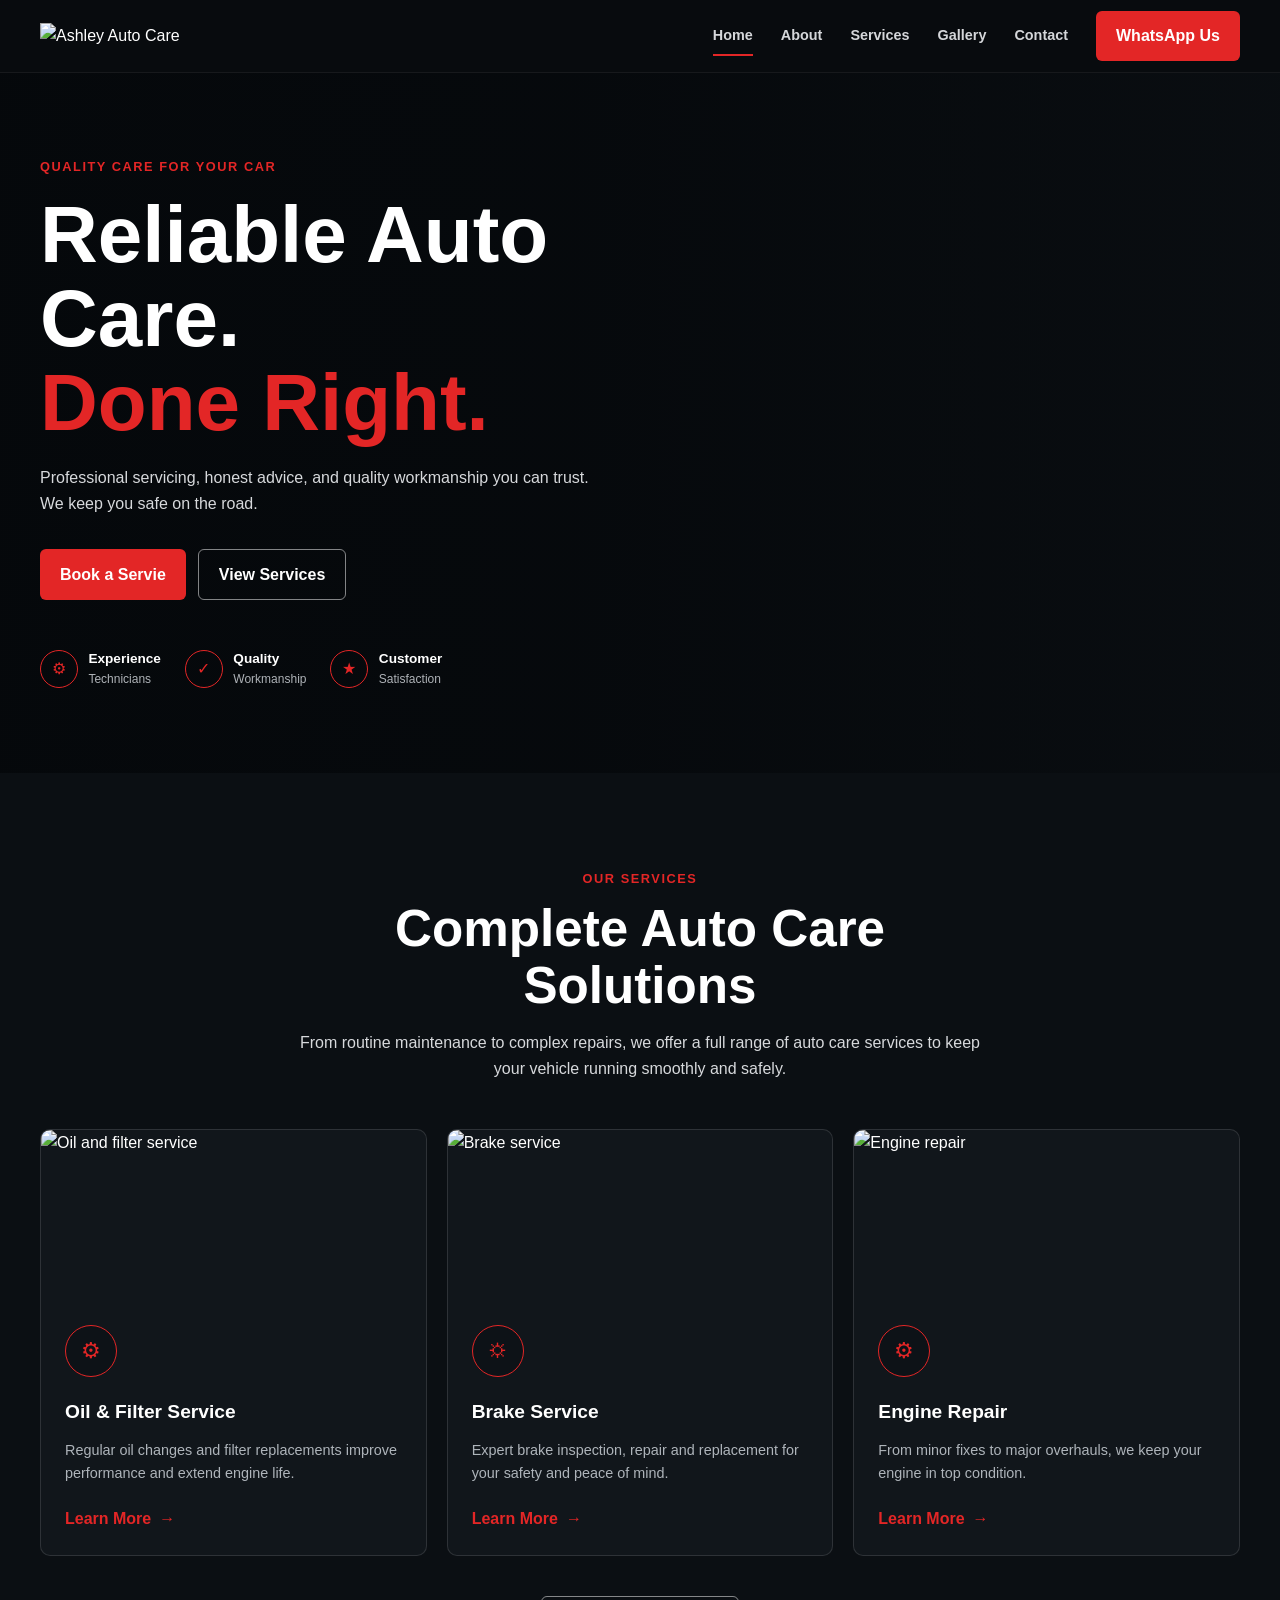
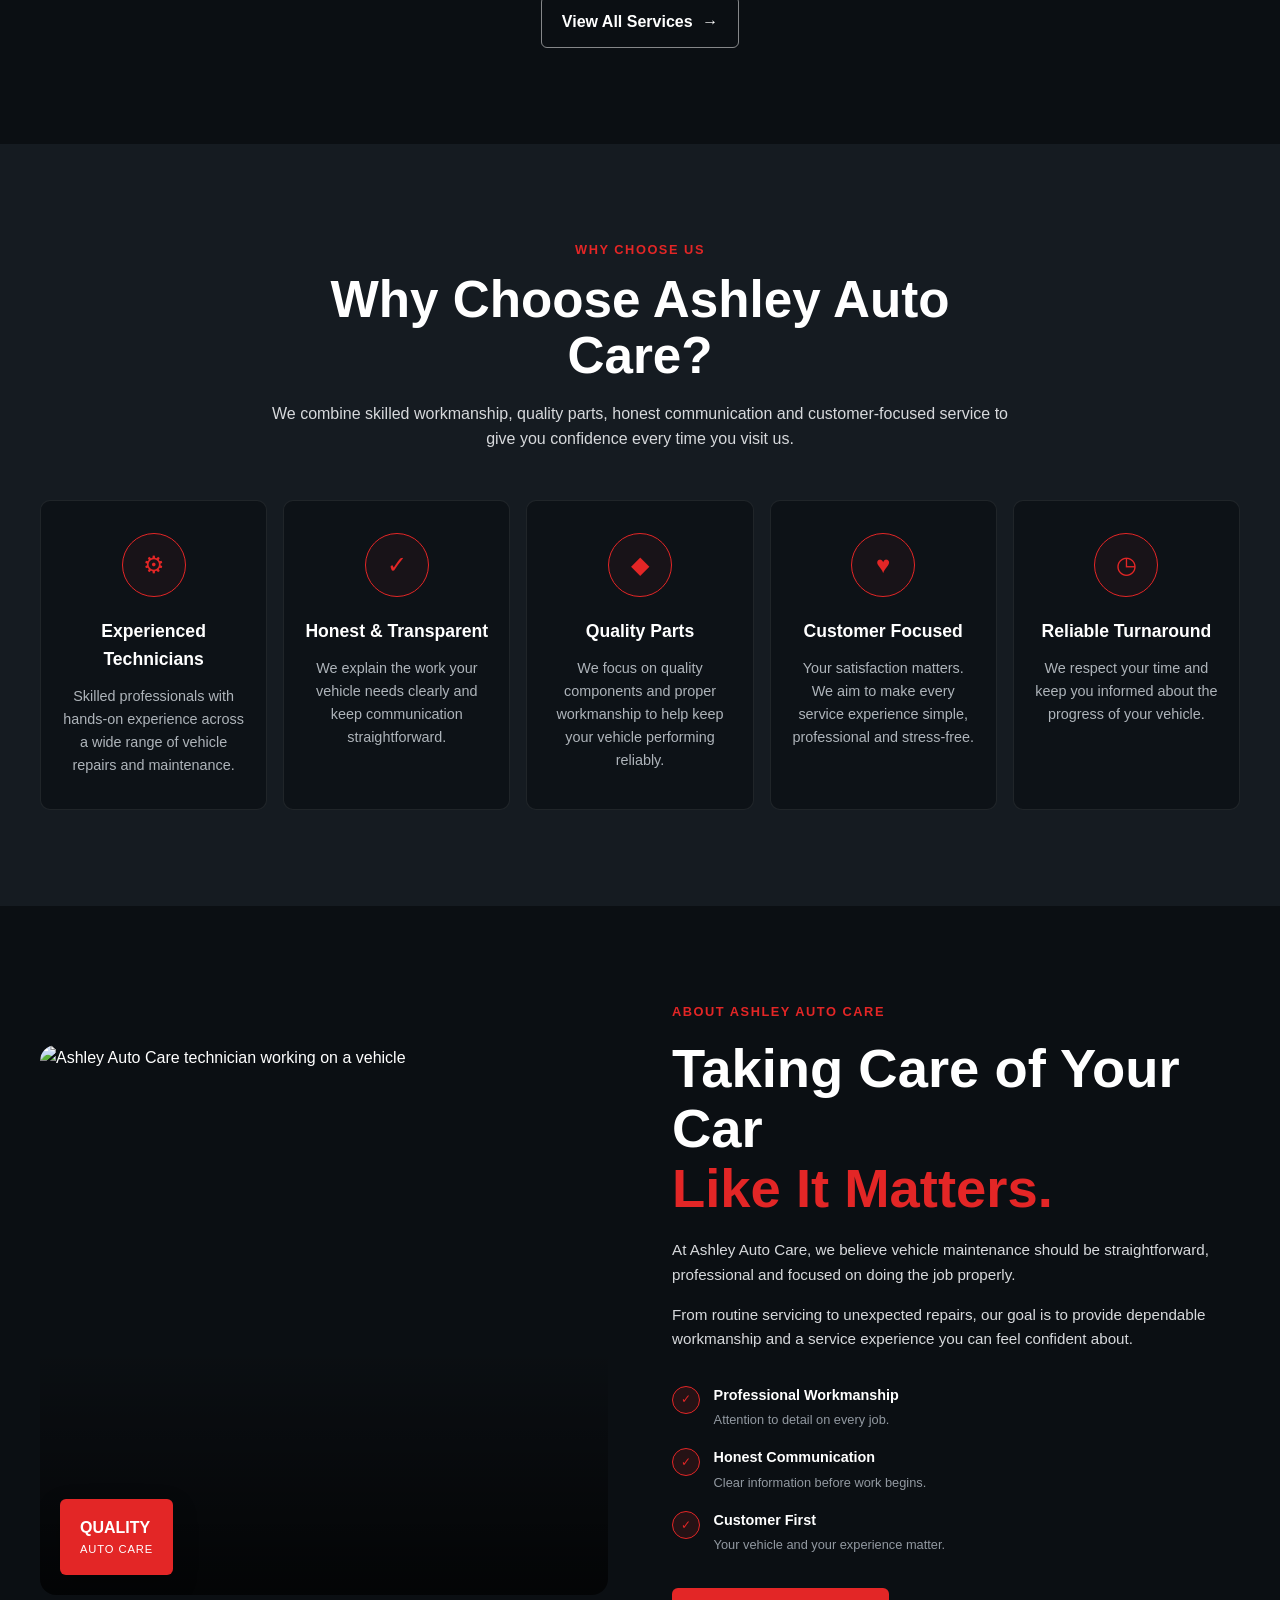
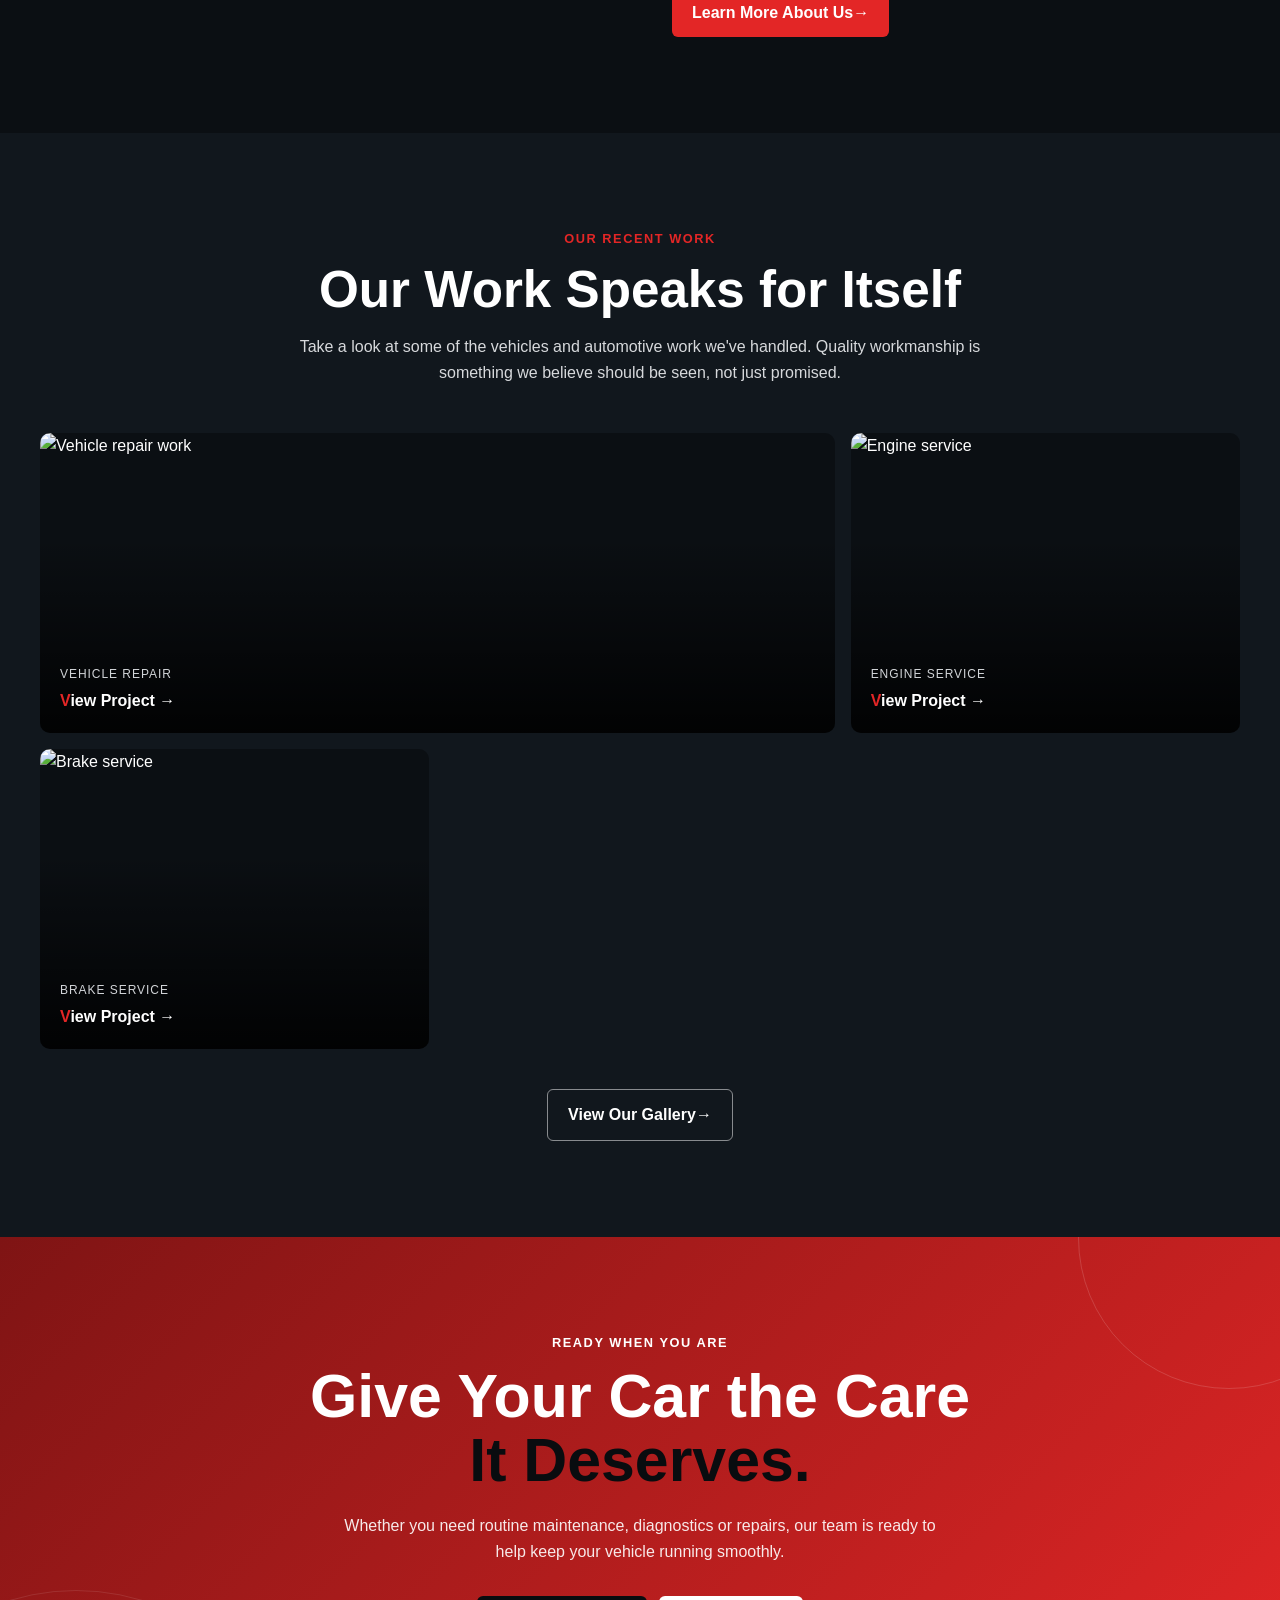
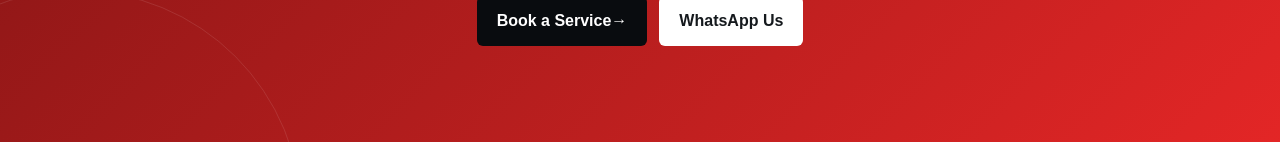
==== commit f088d216: "Add homepage final cta" ====
--- a/index.html
+++ b/index.html
@@ -689,7 +689,44 @@
 
       </section>
       
-      
+      <!-- =========== FINAL CTA ========= -->
+      
+      <section class="final-cta">
+        
+        <div class="container">
+          
+          <div class="cta-content">
+            
+            <span class="eyebrow">
+                READY WHEN YOU ARE
+            </span>
+
+            <h2>Give Your Car the Care
+                <span>It Deserves.</span>
+            </h2>
+
+            <p>Whether you need routine maintenance, diagnostics or repairs, our team is ready
+                to help keep your vehicle running smoothly.</p>
+
+            <div class="cta-actions">
+              
+              <a href="contact.html"
+                    class="btn btn-primary">
+                    Book a Service
+                    <span>→</span>
+              </a>
+
+              <a href="#" class="btn btn-whatsapp" target="_blank" rel="noopener">
+                    WhatsApp Us
+              </a>
+
+            </div>
+
+          </div>
+
+        </div>
+
+      </section>
 
     </main>
       
--- a/css/index.css
+++ b/css/index.css
@@ -761,6 +761,114 @@
   display: flex;
   justify-content: center;
   margin-top: 2.5rem;
+}
+
+/* =========================
+   FINAL CTA
+========================= */
+
+.final-cta {
+  position: relative;
+  overflow: hidden;
+  padding-block: 5rem;
+  background:
+        linear-gradient(
+            135deg,
+            #7f1414,
+            #e32626
+        );
+}
+
+
+/* Decorative background */
+
+.final-cta::before {
+  content: "";
+  position: absolute;
+  width: 300px;
+  height: 300px;
+  top: -150px;
+  right: -100px;
+  border: 1px solid rgba(255, 255, 255, 0.15);
+  border-radius: 50%;
+}
+
+.final-cta::after {
+  content: "";
+  position: absolute;
+  width: 450px;
+  height: 450px;
+  bottom: -300px;
+  left: -150px;
+  border: 1px solid rgba(255, 255, 255, 0.1);
+  border-radius: 50%;
+}
+
+
+/* =========================
+   CTA CONTENT
+========================= */
+
+.cta-content {
+  position: relative;
+  z-index: 1;
+  max-width: 750px;
+  margin-inline: auto;
+  text-align: center;
+}
+
+.final-cta .eyebrow {
+  color: white;
+  margin-bottom: 0.75rem;
+}
+
+.final-cta h2 {
+  margin-bottom: 1.25rem;
+  font-family: "Montserrat", sans-serif;
+  font-size: clamp(2rem, 7vw, 3.8rem);
+  line-height: 1.05;
+}
+
+.final-cta h2 span {
+  display: block;
+  color: #090c0f;
+}
+
+.final-cta p {
+  max-width: 600px;
+  margin-inline: auto;
+  margin-bottom: 2rem;
+  color: rgba(255, 255, 255, 0.9);
+  font-size: 1rem;
+}
+
+
+/* =========================
+   CTA ACTIONS
+========================= */
+
+.cta-actions {
+  display: flex;
+  flex-wrap: wrap;
+  justify-content: center;
+  gap: 0.75rem;
+}
+
+.final-cta .btn-primary {
+  background: #090c0f;
+}
+
+.final-cta .btn-primary:hover {
+  background: #000000;
+}
+
+.final-cta .btn-whatsapp {
+  background: white;
+  color: #15191d;
+}
+
+.final-cta .btn-whatsapp:hover {
+    background: #f1f1f1;
 }
 
 
@@ -864,8 +972,12 @@
       grid-column: span 2;
     }
     
-}
-
-
-
-
+    .final-cta {
+      padding-block: 6rem;
+    }
+    
+}
+
+
+
+
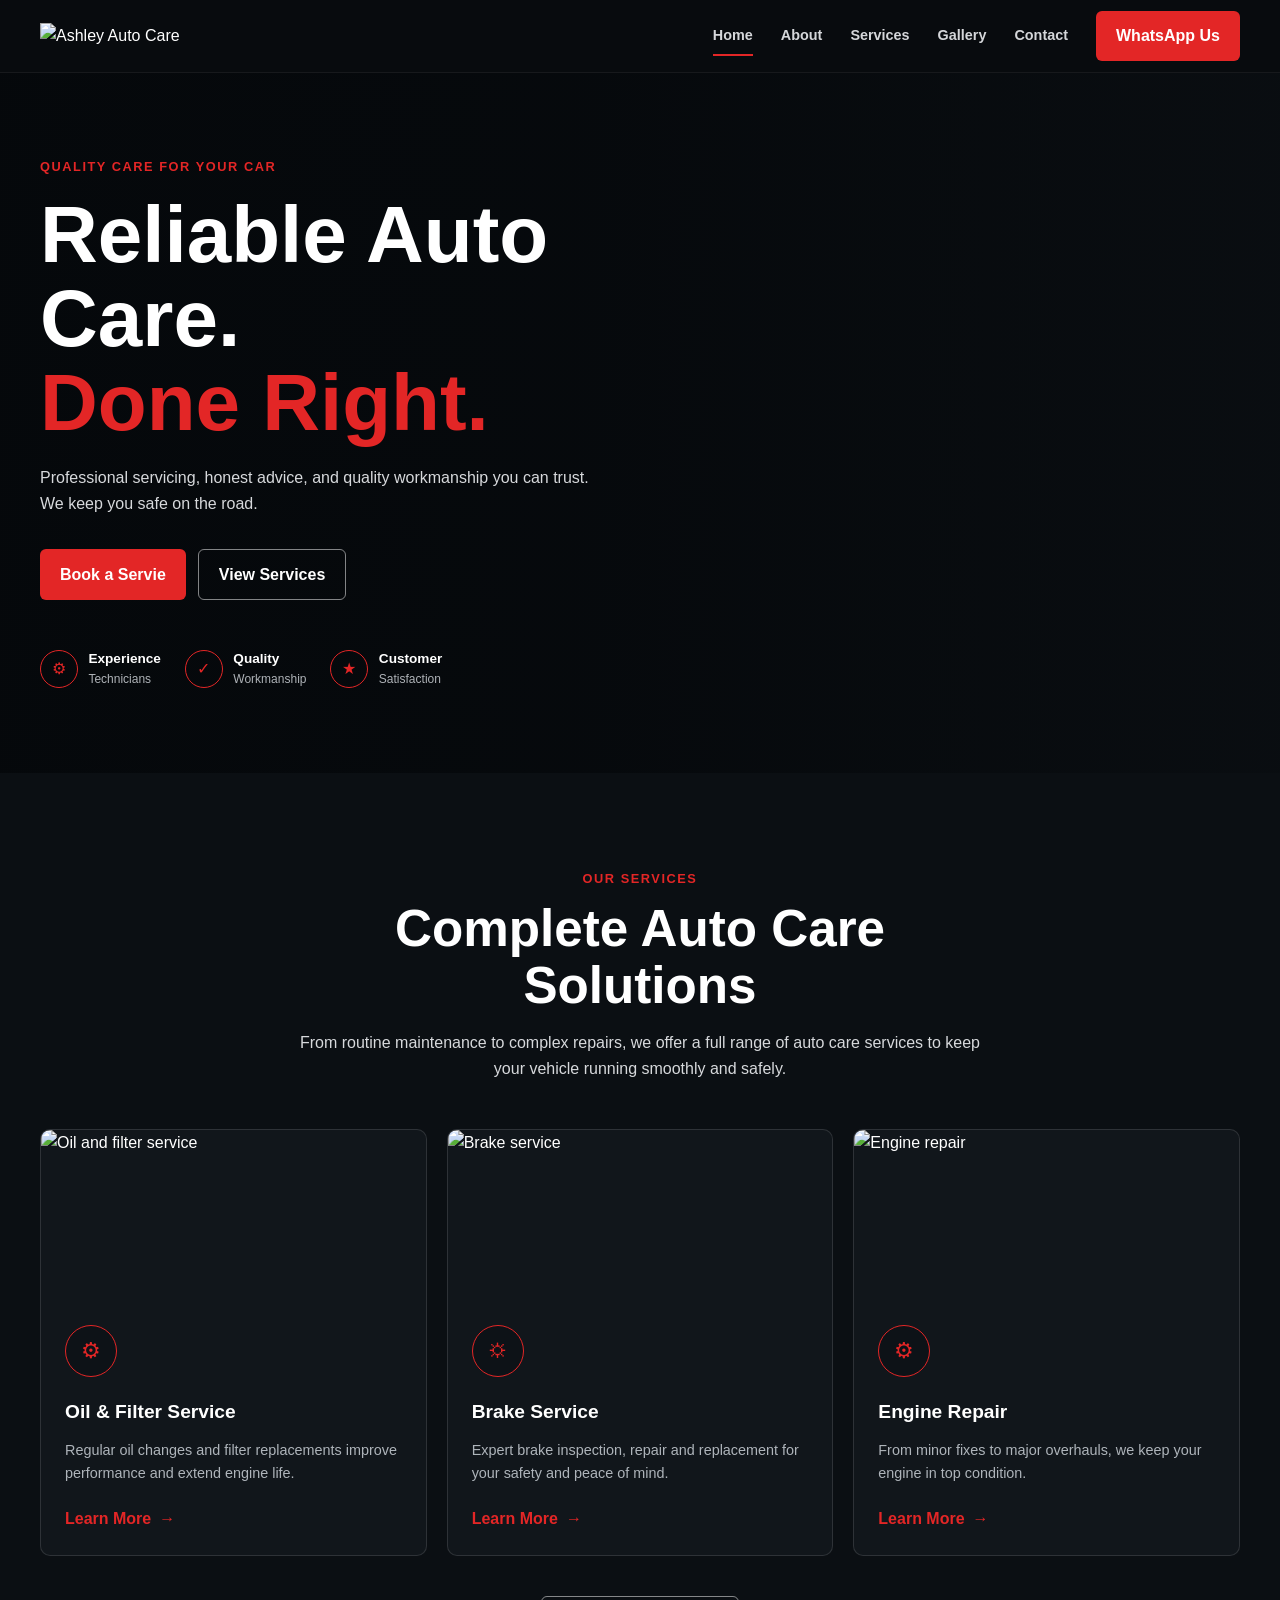
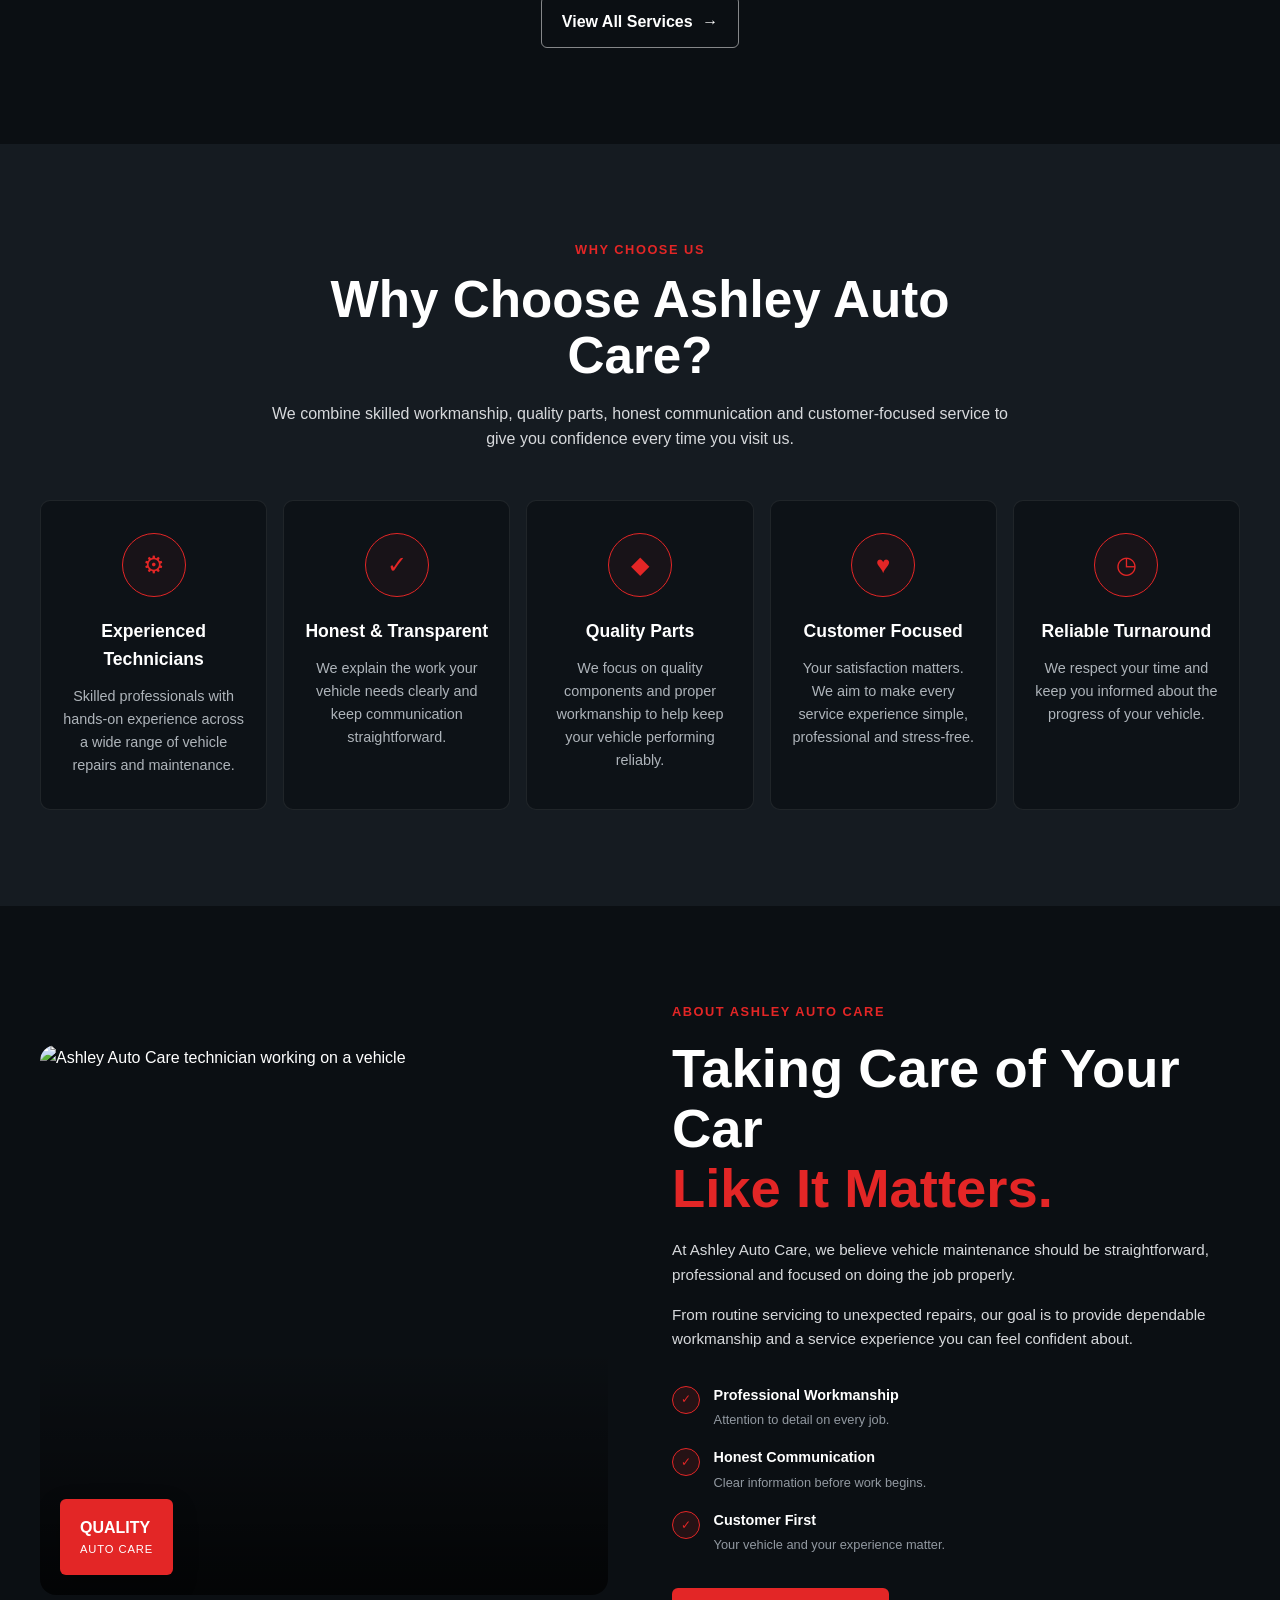
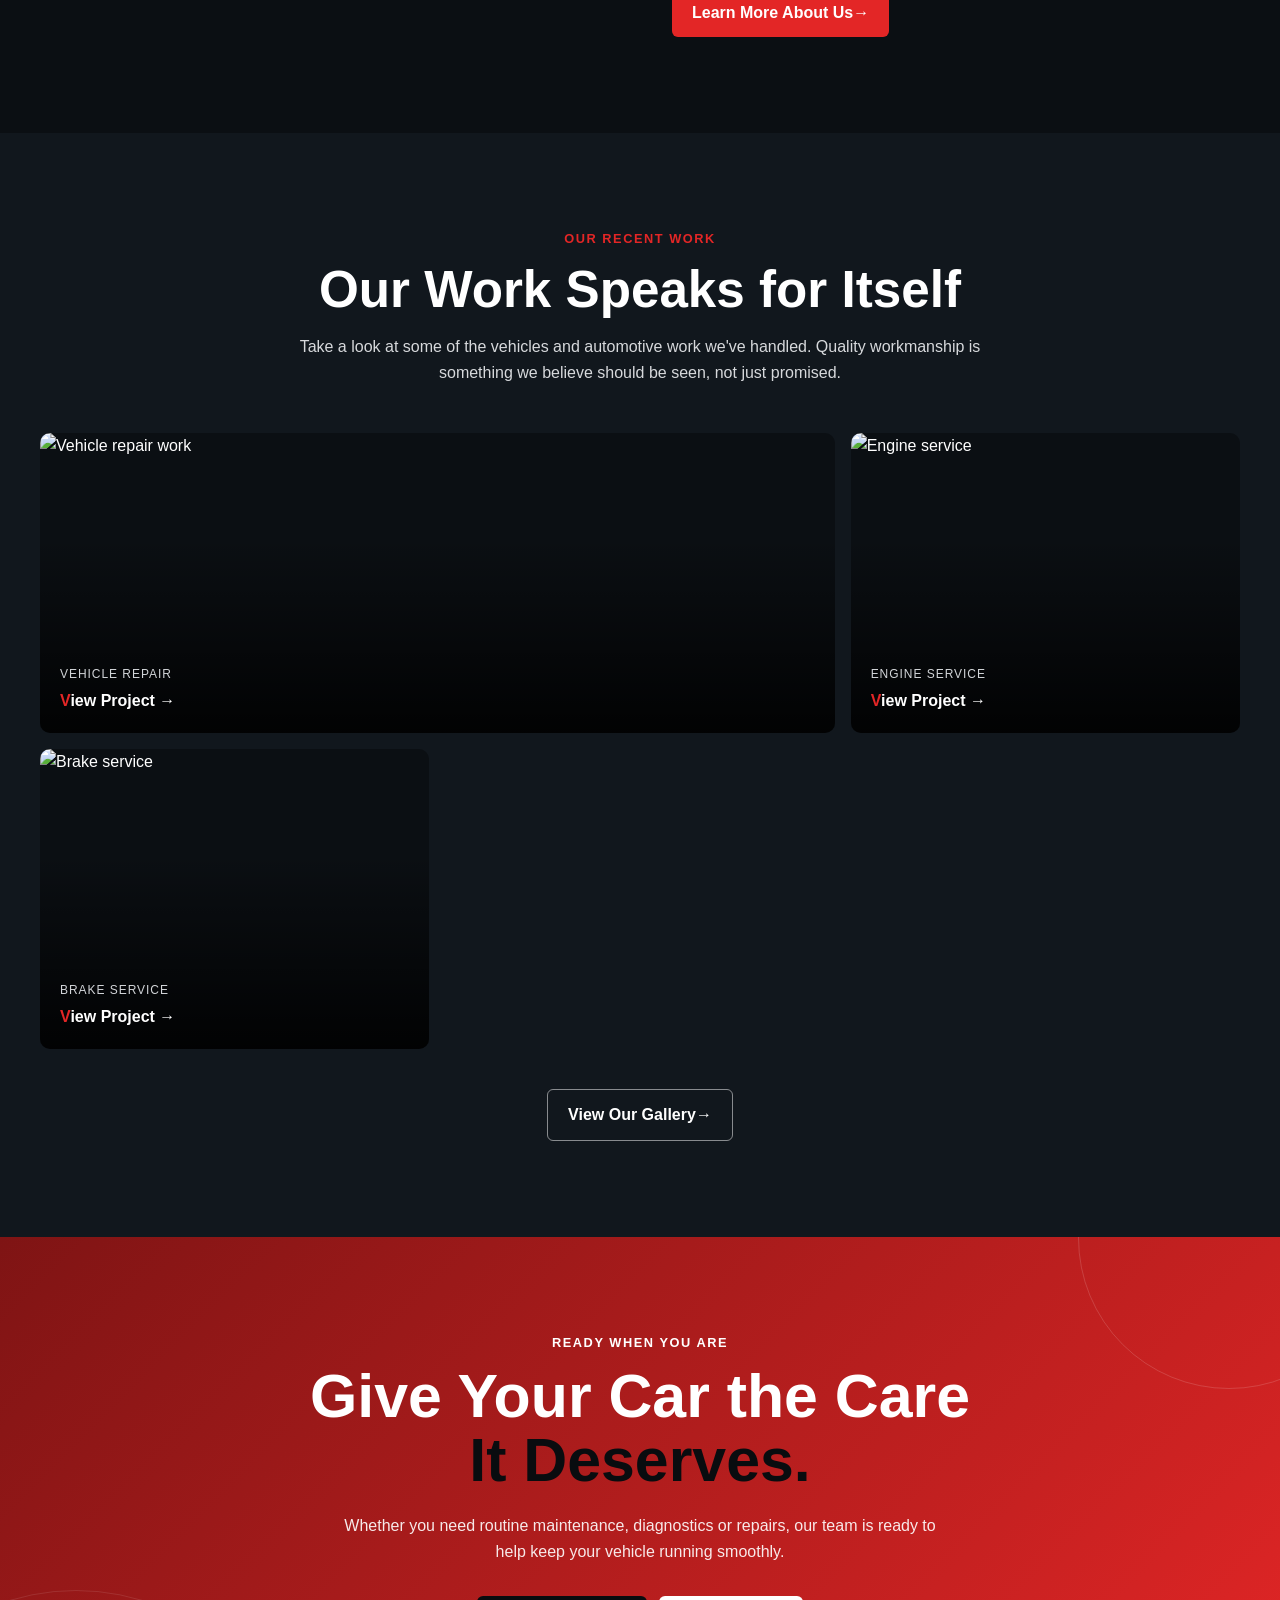
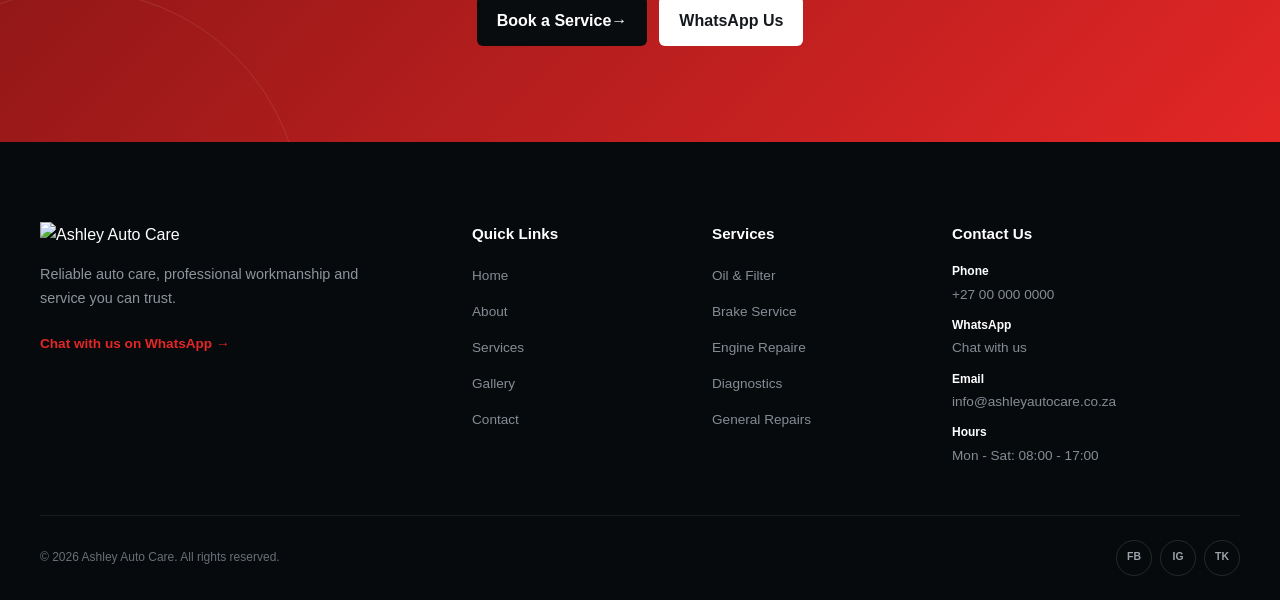
==== commit 55b19ed7: "Add footer" ====
--- a/index.html
+++ b/index.html
@@ -729,6 +729,164 @@
       </section>
 
     </main>
+    
+    <!-- =========== FOOTER ========= -->
+    
+    <footer class="footer">
+      
+      <div class="container">
+
+        <div class="footer-grid">
+          
+          <!-- Brand -->
+
+          <div class="footer-brand">
+            
+            <a href="index.html" class="footer-logo">
+              
+              <img src="images/logo.png"
+                        alt="Ashley Auto Care"
+                    >
+            </a>
+
+            <p>Reliable auto care, professional workmanship and service you can trust.
+                </p>
+
+            <a href="#" class="footer-whatsapp" target="_blank" rel="noopener">
+                    Chat with us on WhatsApp →
+                </a>
+
+          </div>
+
+
+          <!-- Navigation -->
+
+          <div class="footer-column">
+            
+            <h3>Quick Links
+                </h3>
+
+            <ul>
+              
+              <li>
+                <a href="index.html">
+                  Home</a>
+              </li>
+
+              <li>
+                <a href="about.html">About</a>
+              </li>
+
+              <li>
+                <a href="services.html">Services</a>
+              </li>
+
+              <li>
+                <a href="gallery.html">Gallery</a>
+              </li>
+
+              <li>
+                <a href="contact.html">Contact</a>
+              </li>
+
+            </ul>
+
+          </div>
+          
+          <!-- Services -->
+          
+          <div class="footer-column">
+            
+            <h3>Services</h3>
+
+            <ul>
+                
+                <li>
+                  <a href="services.html">Oil & Filter</a>
+                </li>
+
+                <li>
+                  <a href="services.html">Brake Service</a>
+                </li>
+
+                <li>
+                  <a href="services.html">Engine Repaire</a>
+                </li>
+
+                <li>
+                  <a href="services.html">Diagnostics</a>
+                </li>
+
+                <li>
+                  <a href="services.html">General Repairs</a>
+                </li>
+
+              </ul>
+
+          </div>
+          
+          <!-- Contact -->
+          
+          <div class="footer-column footer-contact">
+              
+              <h3>Contact Us</h3>
+
+              <ul>
+
+                <li>
+                  
+                  <span>Phone</span>
+                  <a href="tel:+27000000000">+27 00 000 0000</a>
+                </li>
+
+                <li>
+                  <span>WhatsApp</span>
+                  
+                  <a href="#">Chat with us</a>
+                </li>
+
+                <li>
+                  
+                  <span>Email</span>
+                  <a href="mailto:info@ashleyautocare.co.za">info@ashleyautocare.co.za</a>
+                </li>
+
+                <li>
+                  
+                  <span>Hours</span>
+                  <p>Mon - Sat: 08:00 - 17:00</p>
+                
+                </li>
+
+              </ul>
+
+            </div>
+
+        </div>
+
+
+        <!-- Footer Bottom -->
+
+        <div class="footer-bottom">
+
+          <p>© 2026 Ashley Auto Care. All rights reserved.</p>
+
+          <div class="footer-socials">
+              
+            <a href="#" aria-label="Facebook" >FB</a>
+
+            <a href="#" aria-label="Instagram" >IG</a>
+
+            <a href="#" aria-label="TikTok">TK</a>
+
+          </div>
+
+        </div>
+
+      </div>
+
+    </footer>
+
       
     <script src="js/main.js"></script>
   </body>
--- a/css/index.css
+++ b/css/index.css
@@ -871,6 +871,172 @@
     background: #f1f1f1;
 }
 
+/* =========================
+   FOOTER
+========================= */
+
+.footer {
+  background: #070a0d;
+  padding-top: 4rem;
+}
+
+
+/* =========================
+   FOOTER GRID
+========================= */
+
+.footer-grid {
+  display: grid;
+  grid-template-columns: 1fr;
+  gap: 2.5rem;
+  padding-bottom: 3rem;
+}
+
+
+/* =========================
+   FOOTER BRAND
+========================= */
+
+.footer-brand {
+  max-width: 350px;
+}
+
+.footer-logo {
+  display: inline-block;
+  margin-bottom: 1rem;
+}
+
+.footer-logo img {
+  width: 160px;
+}
+
+.footer-brand > p {
+  margin-bottom: 1.25rem;
+  color: #8d949c;
+  font-size: 0.9rem;
+}
+
+.footer-whatsapp {
+  color: var(--color-primary);
+  font-size: 0.85rem;
+  font-weight: 700;
+}
+
+
+/* =========================
+   FOOTER COLUMNS
+========================= */
+
+.footer-column h3 {
+  margin-bottom: 1rem;
+  font-family: "Montserrat", sans-serif;
+  font-size: 0.95rem;
+}
+
+.footer-column ul {
+  display: flex;
+  flex-direction: column;
+  gap: 0.65rem;
+  list-style: none;
+}
+
+.footer-column a, .footer-column p {
+  color: #858c94;
+  font-size: 0.85rem;
+  transition: color var(--transition);
+}
+
+.footer-column a:hover {
+  color: var(--color-primary);
+}
+
+
+/* =========================
+   CONTACT
+========================= */
+
+.footer-contact li {
+  display: flex;
+  flex-direction: column;
+  gap: 0.15rem;
+}
+
+.footer-contact li span {
+  color: #ffffff;
+  font-size: 0.75rem;
+  font-weight: 700;
+}
+
+
+/* =========================
+   FOOTER BOTTOM
+========================= */
+
+.footer-bottom {
+  display: flex;
+  flex-direction: column;
+  align-items: center;
+  gap: 1rem;
+  padding-block: 1.5rem;
+  border-top:
+        1px solid rgba(255, 255, 255, 0.08);
+  text-align: center;
+}
+
+.footer-bottom p {
+  color: #686f77;
+  font-size: 0.75rem;
+}
+
+
+/* =========================
+   SOCIALS
+========================= */
+
+.footer-socials {
+  display: flex;
+  gap: 0.5rem;
+}
+
+.footer-socials a {
+  width: 36px;
+  height: 36px;
+  display: grid;
+  place-items: center;
+  border: 1px solid rgba(255, 255, 255, 0.12);
+  border-radius: 50%;
+  color: #9da3aa;
+  font-size: 0.65rem;
+  font-weight: 700;
+  transition:
+        background var(--transition),
+        border-color var(--transition),
+        color var(--transition);
+}
+
+.footer-socials a:hover {
+  background: var(--color-primary);
+  border-color: var(--color-primary);
+  color: white;
+}
+
+
+/* =========================
+   TABLET
+========================= */
+
+@media (min-width: 600px) {
+
+    
+
+}
+
+
+/* =========================
+   DESKTOP
+========================= */
+
+
 
 /* ---------- Tablets ---------- */
 @media (min-width:600px){
@@ -889,8 +1055,17 @@
     max-width: 50%;
     width: 100%;
     justify-self: center;
+  }
+  
+  .footer-grid {
+    grid-template-columns: 2fr 1fr 1fr;
+    gap: 2rem;
     
   }
+
+  .footer-contact {
+      grid-column: 1 / -1;
+    }
     
 }
 
@@ -976,8 +1151,28 @@
       padding-block: 6rem;
     }
     
-}
-
-
-
-
+    .footer {
+      padding-top: 5rem;
+    }
+
+    .footer-grid {
+      grid-template-columns:
+            2fr 1fr 1fr 1.5fr;
+      gap: 3rem;
+    }
+
+    .footer-contact {
+      grid-column: auto;
+    }
+
+    .footer-bottom {
+      flex-direction: row;
+      justify-content: space-between;
+      text-align: left;
+    }
+    
+}
+
+
+
+
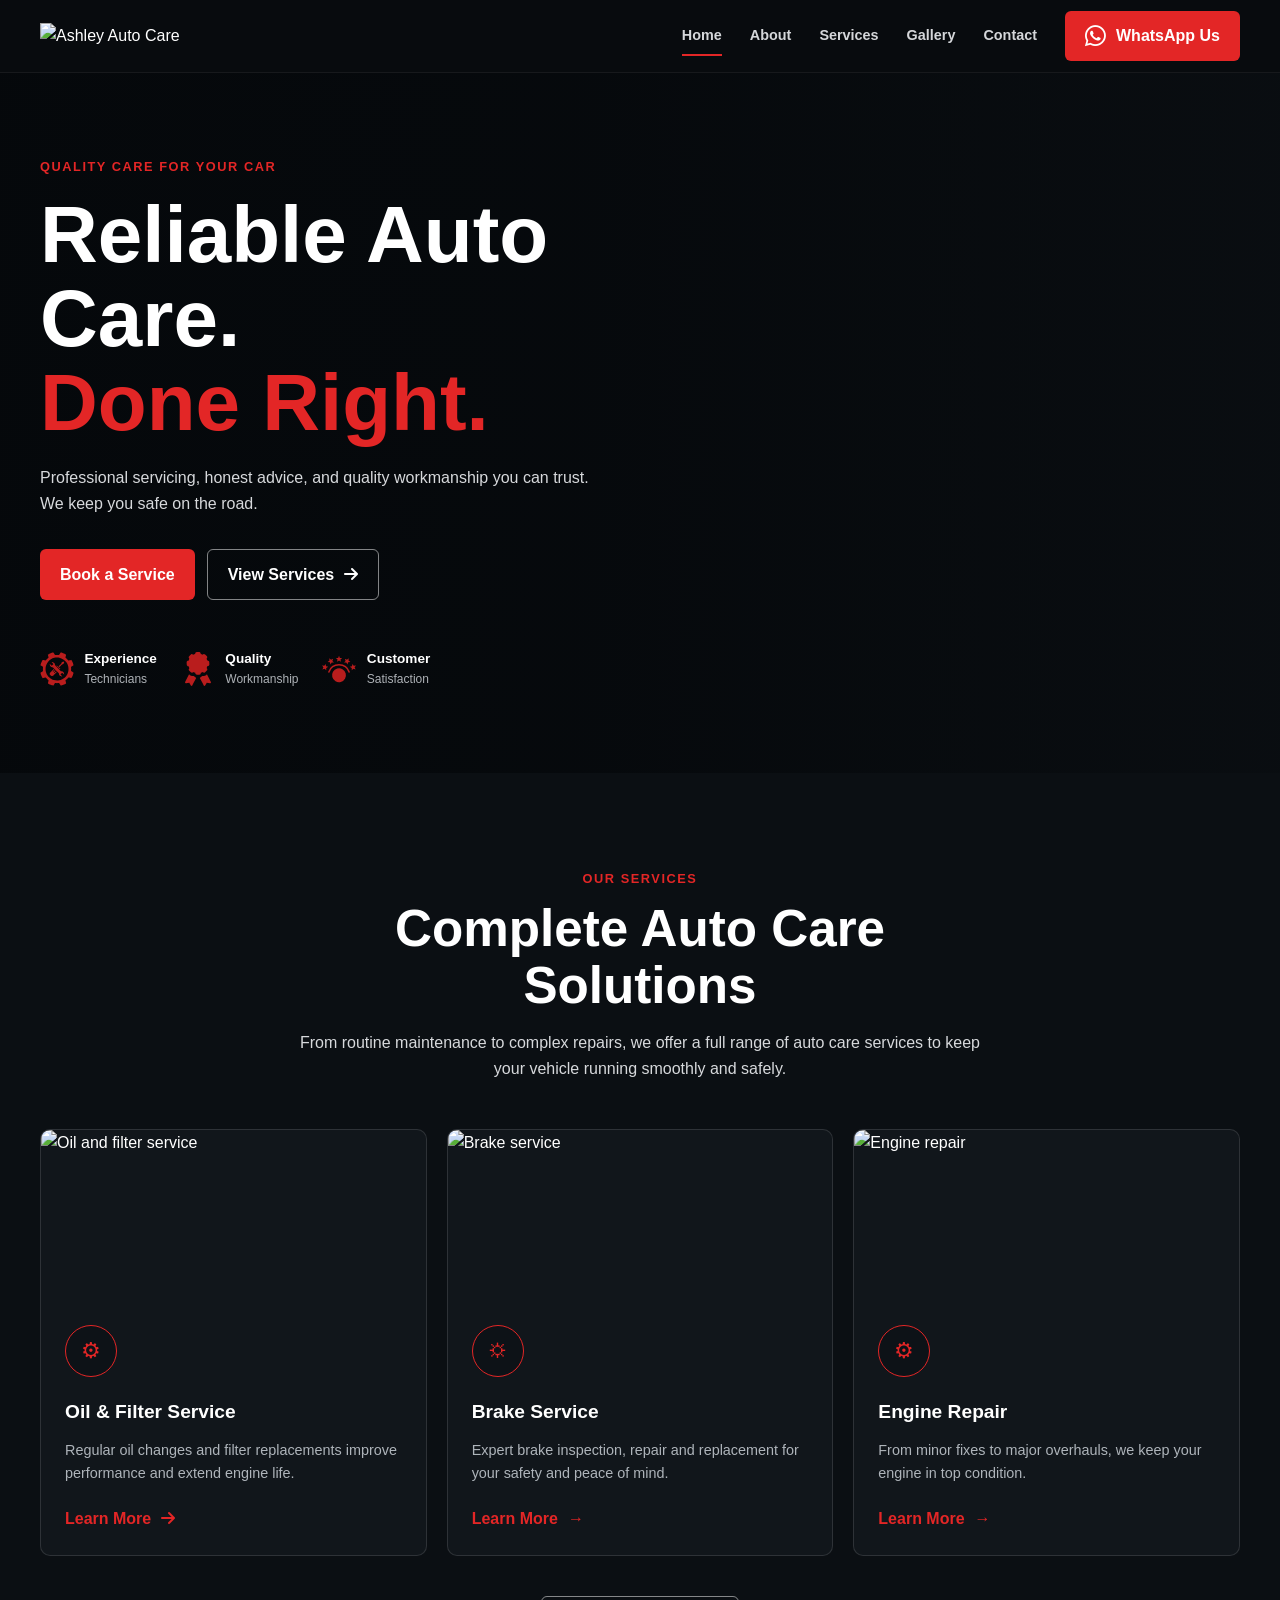
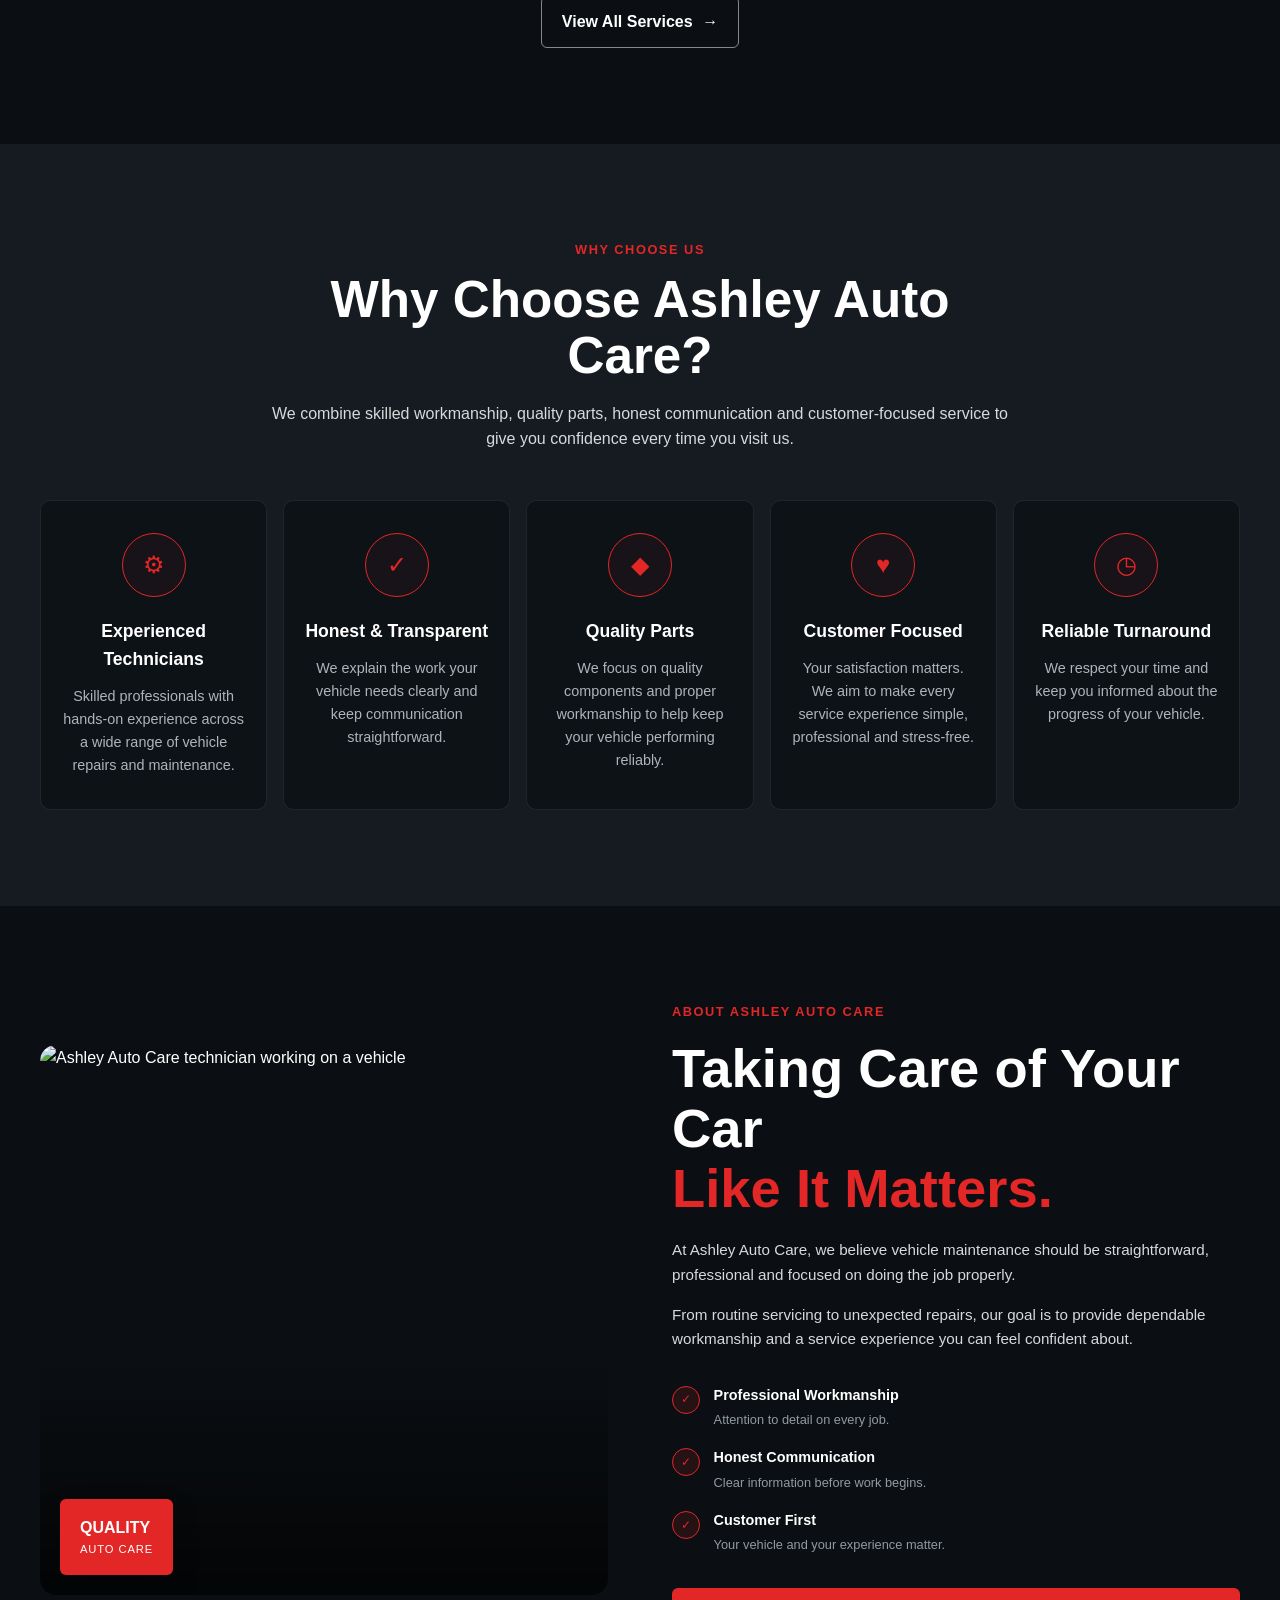
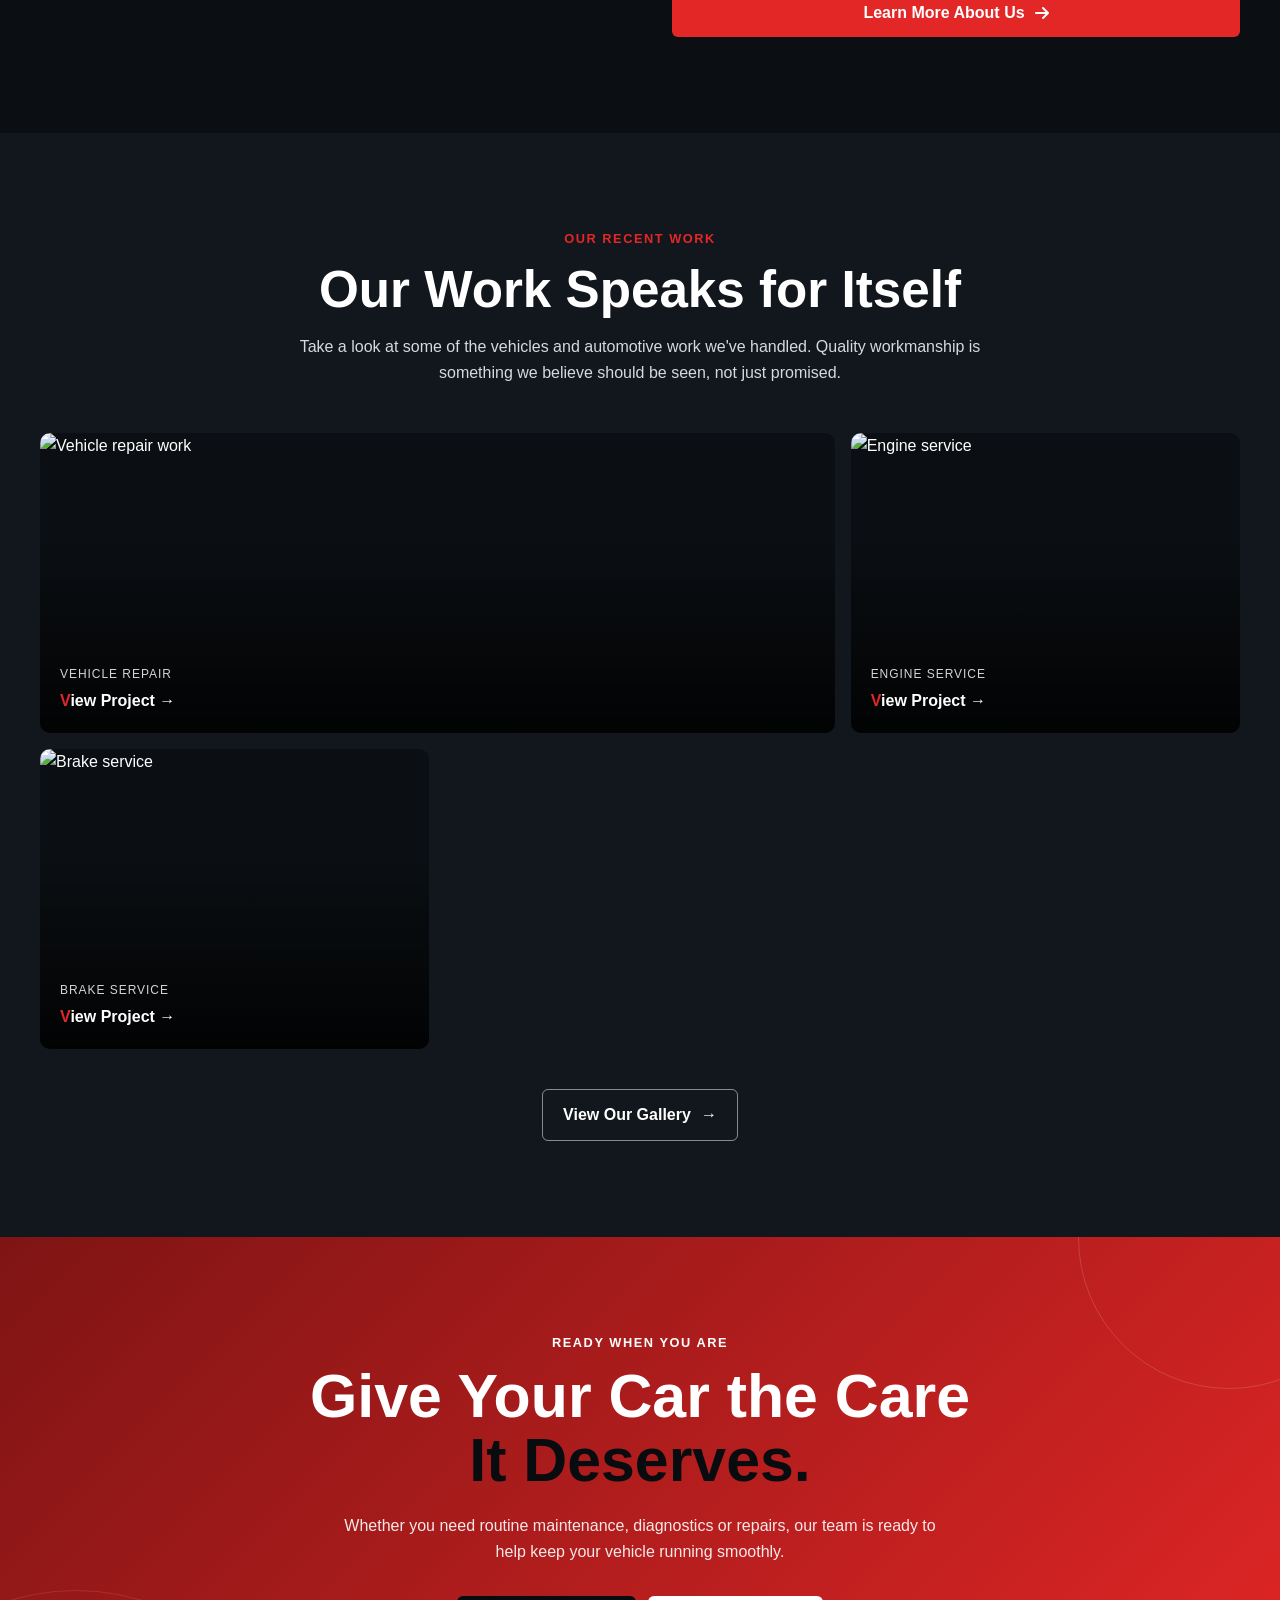
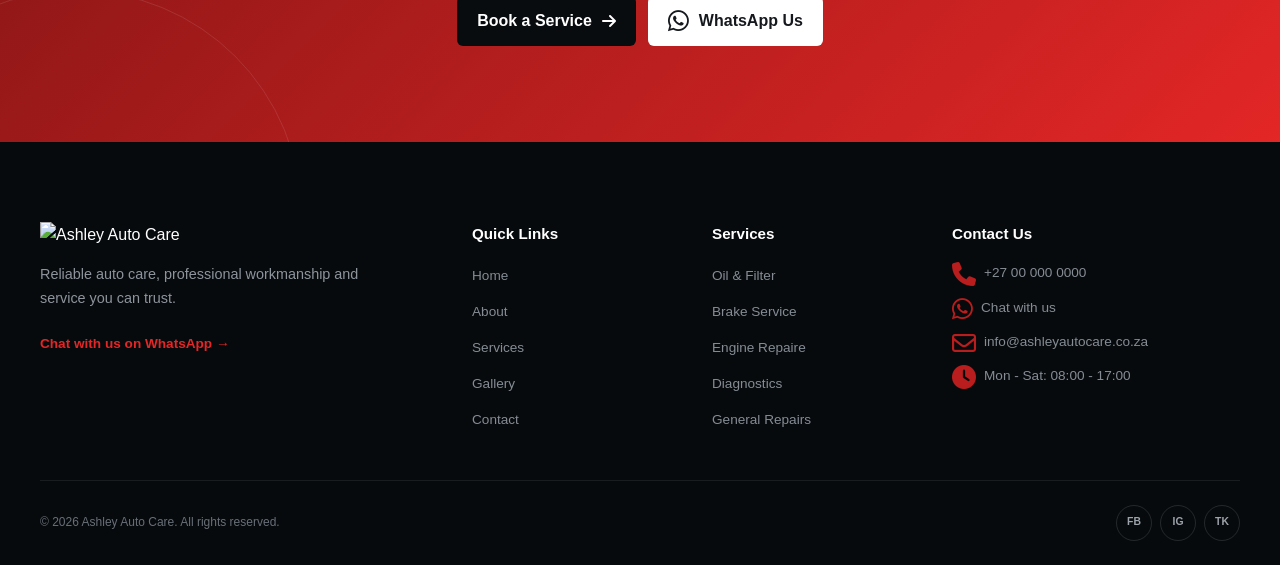
==== commit 380c7e90: "Complete homepage structure" ====
--- a/index.html
+++ b/index.html
@@ -3,9 +3,12 @@
   <head>
     <meta charset="UTF-8">
     <meta name="viewport" content="width=device-width, initial-scale=1.0">
+    
+    <link rel="stylesheet" href="https://cdnjs.cloudflare.com/ajax/libs/font-awesome/6.6.0/css/all.min.css">
+    
     <meta name="description" content="Ashley Auto Care provides reliable vehicle servicing, repairs, diagnostics and maintenance.">
     <title>Ashley Auto Care | Reliable Auto Care</title>
-  
+
     <link rel="stylesheet" href="css/index.css">
   </head>
 
@@ -38,7 +41,7 @@
           
           <a href="contact.html" class="nav-link">Contact</a>
           
-          <a href="#" class="btn btn-whatsapp" target="_blank" rel="noopener" >WhatsApp Us</a>
+          <a href="#" class="btn btn-whatsapp" target="_blank" rel="noopener" ><i class="fab fa-whatsapp"></i>WhatsApp Us</a>
           
         </div>
 
@@ -62,16 +65,17 @@
               
             <div class="hero-actions">
               <a href="contact.html" class="btn btn-primary"
-                        >Book a Servie</a>
+                        >Book a Service</a>
               <a href="services.html" class="btn btn-outline"
-                        >View Services</a>
+                        >View Services<i class="fas fa-arrow-right"></i></a>
 
             </div>
               
             <div class="hero-features">
               
               <div class="hero-feature">
-                <span class="feature-icon">⚙</span>
+      
+                <img class="feature-icon" src="logos/1752079.svg">
                 
                 <div>
                   <strong>Experience</strong>
@@ -80,7 +84,7 @@
               </div>
                 
               <div class="hero-feature">
-                <span class="feature-icon">✓</span>
+                <img class="feature-icon" src="logos/quality-assurance-icon.svg">
                   
                 <div>
                     
@@ -91,7 +95,8 @@
                 
               <div class="hero-feature">
                   
-                <span class="feature-icon">★</span>
+                
+                <img class="feature-icon" src="logos/satisfaction-icon.svg">
                   
                 <div>
                   <strong>Customer</strong>
@@ -147,7 +152,7 @@
 
                 <p>Regular oil changes and filter replacements improve performance and extend engine life.</p>
 
-                <a href="services.html" class="service-link">Learn More<span>→</span>
+                <a href="services.html" class="service-link">Learn More<i class="fas fa-arrow-right"></i>
                 </a>
 
               </div>
@@ -557,8 +562,7 @@
 
               <a href="about.html"
                     class="btn btn-primary">
-                    Learn More About Us
-                    <span>→</span>
+                    Learn More About Us<i class="fas fa-arrow-right"></i>
                 </a>
 
             </div>
@@ -712,12 +716,10 @@
               
               <a href="contact.html"
                     class="btn btn-primary">
-                    Book a Service
-                    <span>→</span>
+                    Book a Service<i class="fas fa-arrow-right"></i>
               </a>
 
-              <a href="#" class="btn btn-whatsapp" target="_blank" rel="noopener">
-                    WhatsApp Us
+              <a href="#" class="btn btn-whatsapp" target="_blank" rel="noopener"><i class="fab fa-whatsapp"></i>WhatsApp Us
               </a>
 
             </div>
@@ -835,25 +837,26 @@
 
                 <li>
                   
-                  <span>Phone</span>
+                  <i class="fas fa-phone"></i>
+                
                   <a href="tel:+27000000000">+27 00 000 0000</a>
                 </li>
 
                 <li>
-                  <span>WhatsApp</span>
+                  <i class="fab fa-whatsapp"></i>
                   
                   <a href="#">Chat with us</a>
                 </li>
 
                 <li>
                   
-                  <span>Email</span>
+                  <i class="far fa-envelope"></i>
                   <a href="mailto:info@ashleyautocare.co.za">info@ashleyautocare.co.za</a>
                 </li>
 
                 <li>
-                  
-                  <span>Hours</span>
+                  <i class="fas fa-clock"></i>
+                  
                   <p>Mon - Sat: 08:00 - 17:00</p>
                 
                 </li>
--- a/css/index.css
+++ b/css/index.css
@@ -93,8 +93,12 @@
 }
 
 .btn-primary {
+  display:flex;
+  align-items:center;
+  gap:10px;
   background: var(--color-primary);
   color: var(--color-white);
+  
 }
 
 .btn-primary:hover {
@@ -102,6 +106,11 @@
 }
 
 .btn-outline {
+  display:flex;
+  align-items:center;
+  gap:10px;
+  font-weight:600;
+  transition:.3s;
   border: 1px solid rgba(255, 255, 255, 0.5);
   color: var(--color-white);
 }
@@ -111,8 +120,15 @@
 }
 
 .btn-whatsapp {
+  display:flex;
+  align-items:center;
+  gap:10px;
   background: #e32626;
   color: white;
+}
+
+.btn-whatsapp i {
+  font-size: 1.5rem;
 }
 
 
@@ -251,13 +267,9 @@
 }
 
 .feature-icon {
-  width: 38px;
-  height: 38px;
-  display: grid;
-  place-items: center;
-  border: 1px solid var(--color-primary);
-  border-radius: 50%;
-  color: var(--color-primary);
+  width: 34px;
+  height: 34px;
+
 }
 
 .hero-feature div {
@@ -399,9 +411,13 @@
 }
 
 .service-link {
+  
+  gap:10px;
+  font-weight:600;
+  transition:.3s;
   display: inline-flex;
   align-items: center;
-  gap: 0.5rem;
+  
   color: var(--color-primary);
   font-weight: 700;
   transition:
@@ -957,15 +973,15 @@
 
 .footer-contact li {
   display: flex;
-  flex-direction: column;
-  gap: 0.15rem;
-}
-
-.footer-contact li span {
-  color: #ffffff;
-  font-size: 0.75rem;
-  font-weight: 700;
-}
+  gap: 0.5rem;
+}
+
+.footer-contact li i {
+  font-size:1.5rem;
+  color:var(--color-primary-dark);
+  
+}
+
 
 
 /* =========================
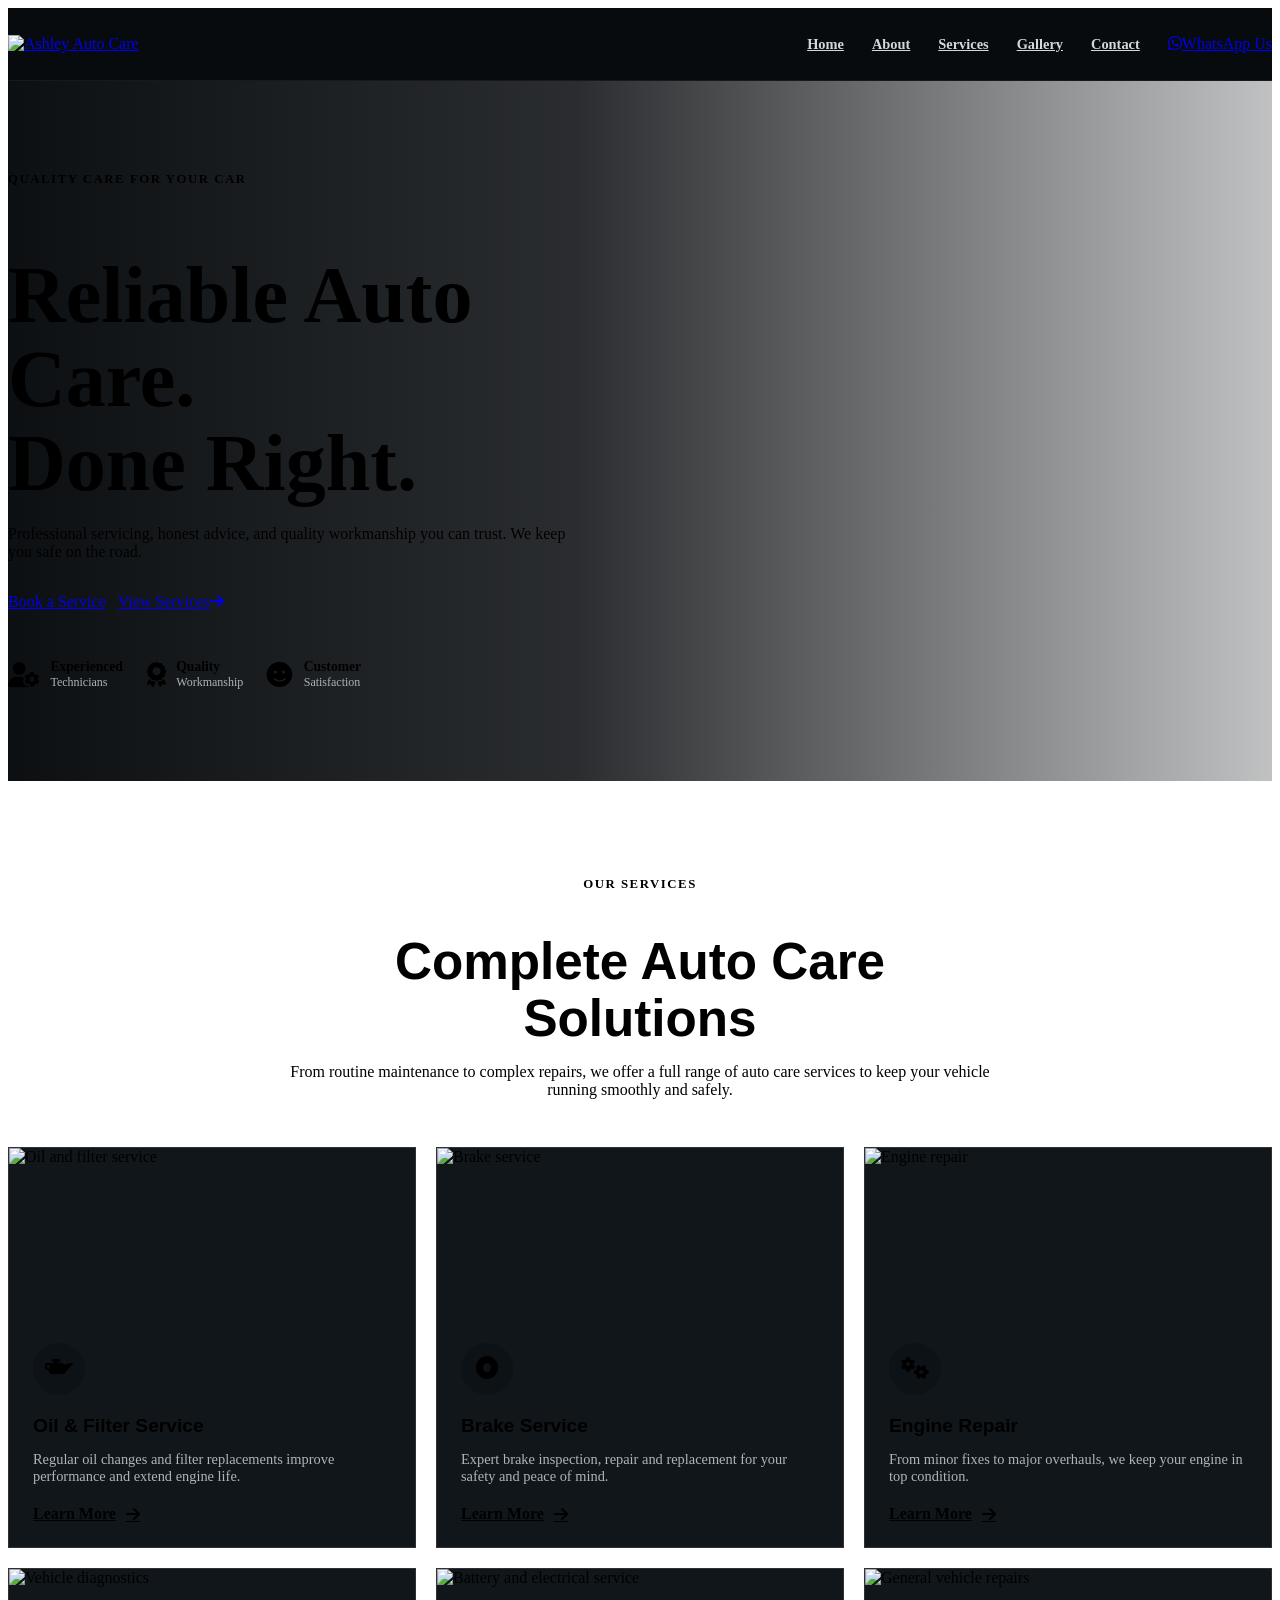
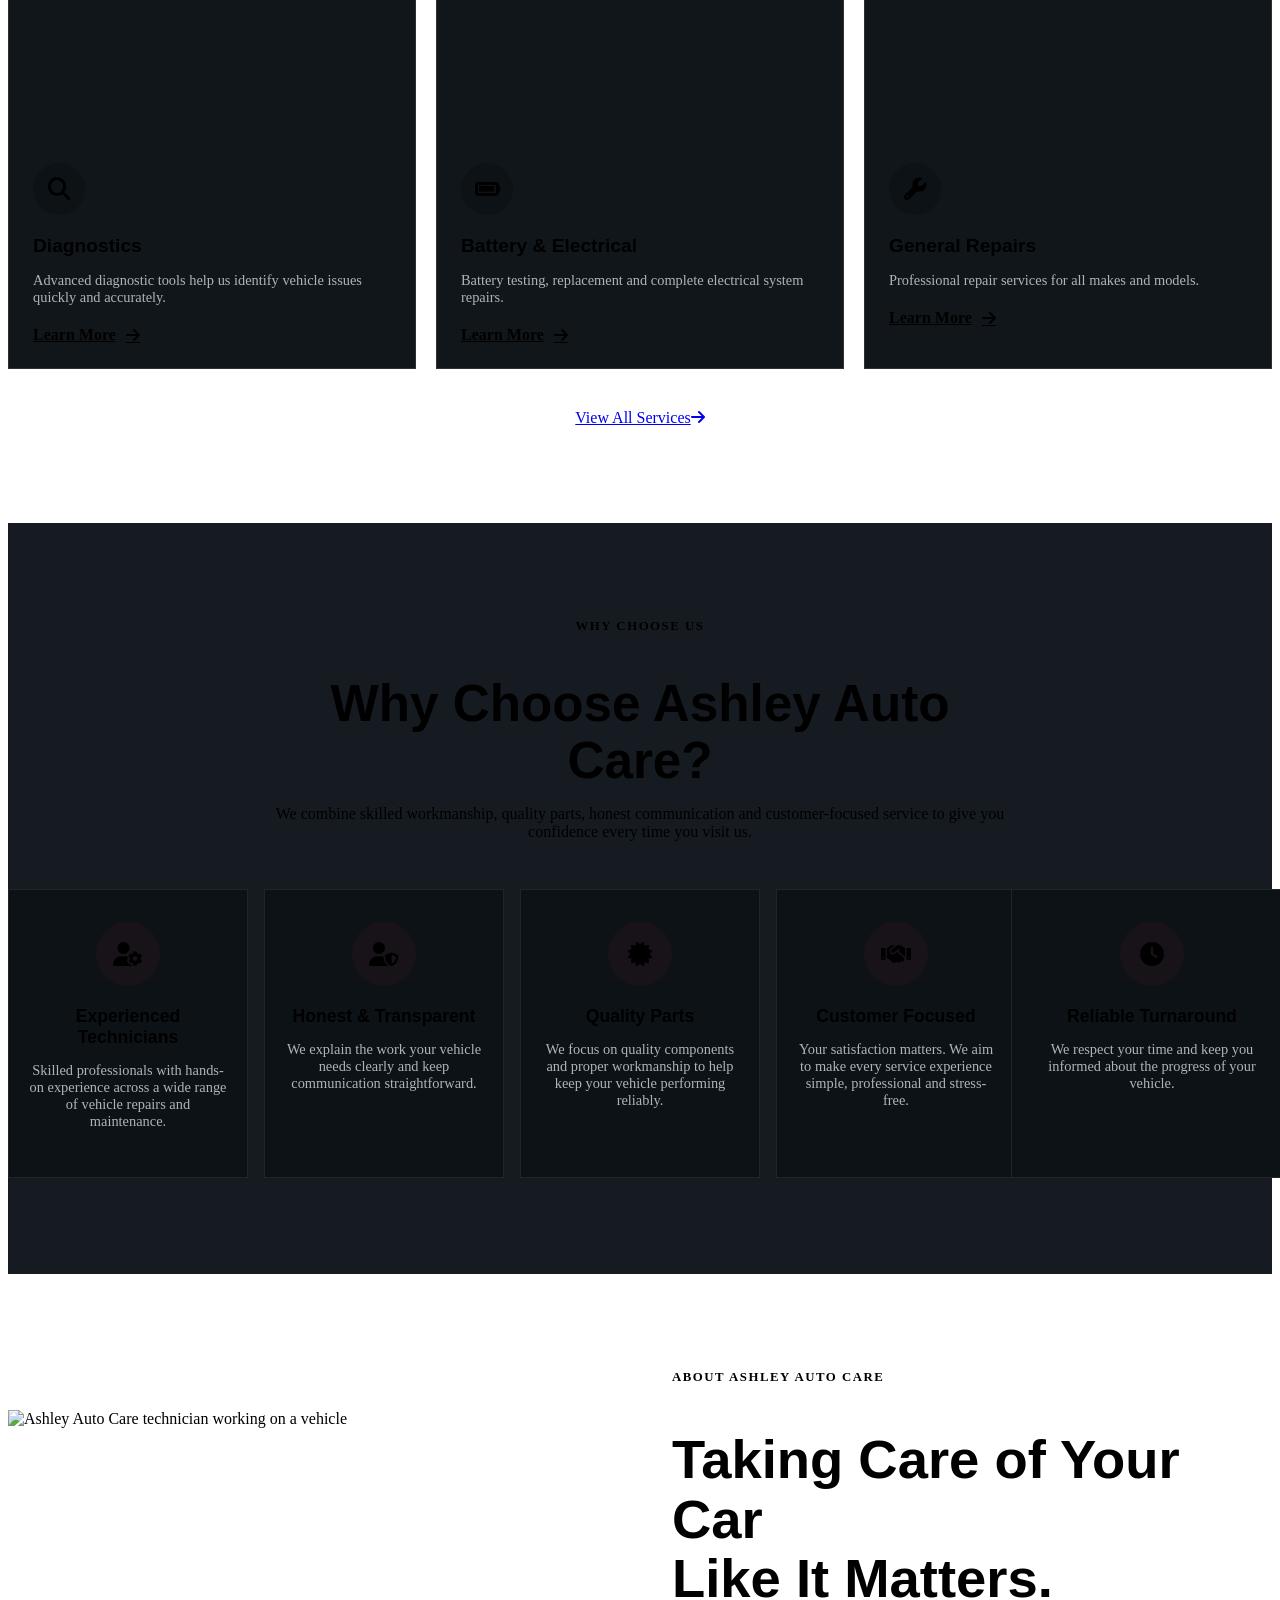
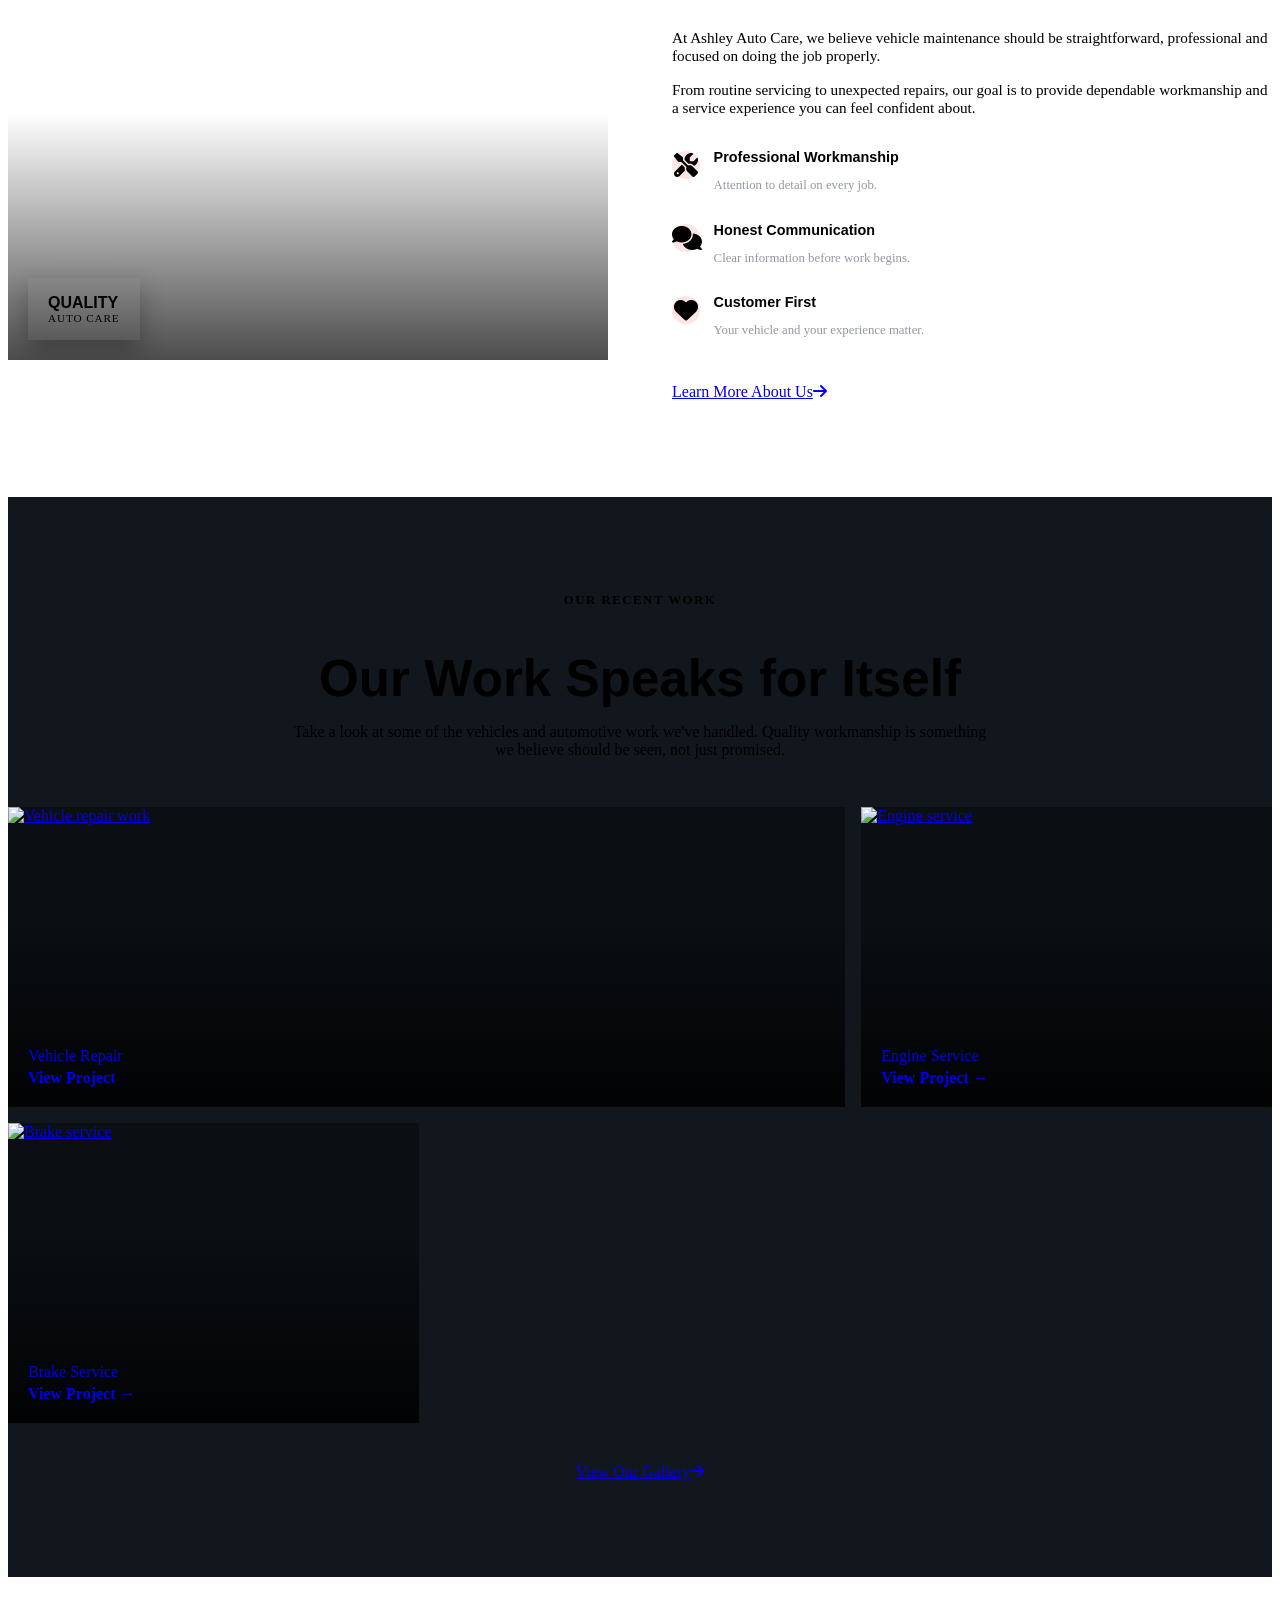
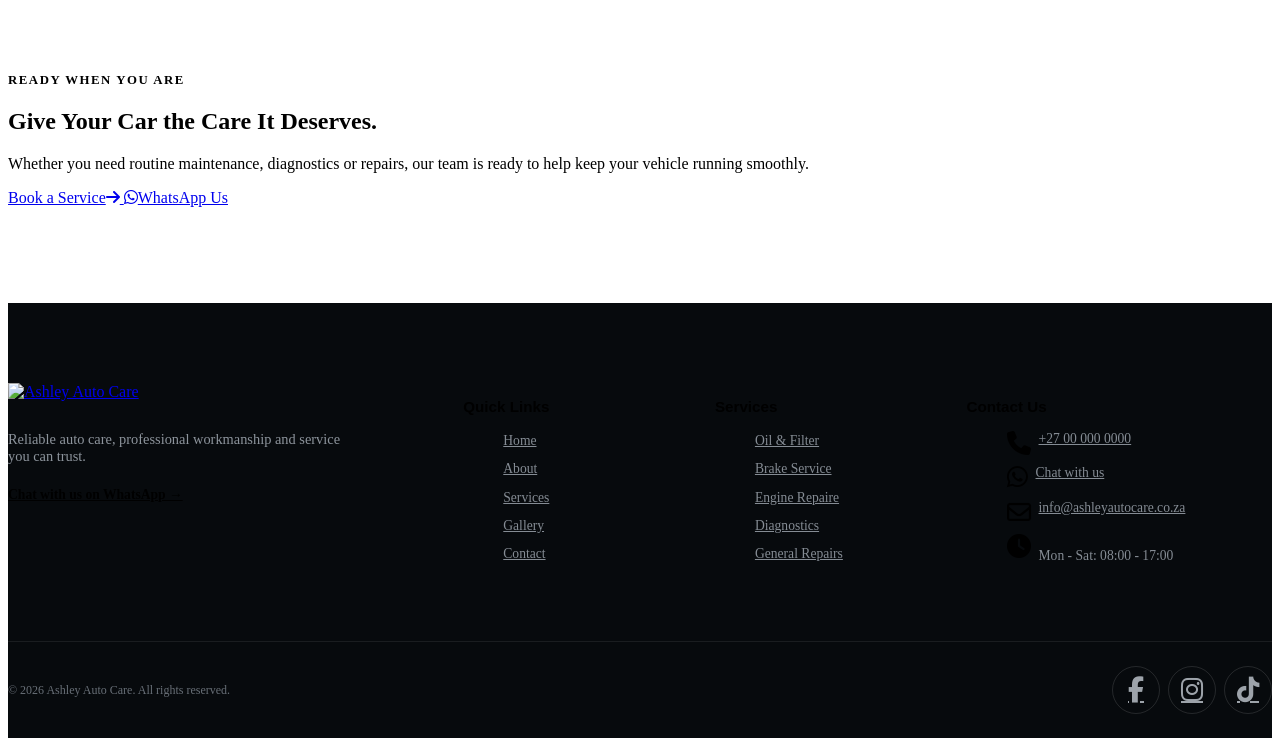
==== commit 33eb0d84: "Add homepage work images" ====
--- a/index.html
+++ b/index.html
@@ -9,7 +9,11 @@
     <meta name="description" content="Ashley Auto Care provides reliable vehicle servicing, repairs, diagnostics and maintenance.">
     <title>Ashley Auto Care | Reliable Auto Care</title>
 
+        <!-- Main CSS -->
+    <link rel="stylesheet" href="css/main.css">
+    
     <link rel="stylesheet" href="css/index.css">
+    
   </head>
 
   <body>
@@ -21,7 +25,7 @@
       <nav class="navbar container">
         
         <a href="index.html" class="logo">
-          <img src="images/logo.png" alt="Ashley Auto Care">
+          <img src="images/ashely-logo.png" alt="Ashley Auto Care">
         </a>
         <button class="nav-toggle" type="button" aria-label="Open navigation" aria-expanded="false">
           <span></span>
@@ -72,40 +76,52 @@
             </div>
               
             <div class="hero-features">
-              
-              <div class="hero-feature">
-      
-                <img class="feature-icon" src="logos/1752079.svg">
-                
-                <div>
-                  <strong>Experience</strong>
-                  <span>Technicians</span>
-                </div>
-              </div>
-                
-              <div class="hero-feature">
-                <img class="feature-icon" src="logos/quality-assurance-icon.svg">
-                  
-                <div>
-                    
-                  <strong>Quality</strong>
-                  <span>Workmanship</span>
-                </div>
-              </div>
-                
-              <div class="hero-feature">
-                  
-                
-                <img class="feature-icon" src="logos/satisfaction-icon.svg">
-                  
-                <div>
-                  <strong>Customer</strong>
-                    
-                  <span>Satisfaction</span>
-                </div>
-              </div>
-
-            </div>
+
+    <div class="hero-feature">
+
+        <i
+            class="fa-solid fa-user-gear feature-icon"
+            aria-hidden="true"
+        ></i>
+
+        <div>
+            <strong>Experienced</strong>
+            <span>Technicians</span>
+        </div>
+
+    </div>
+
+
+    <div class="hero-feature">
+
+        <i
+            class="fa-solid fa-award feature-icon"
+            aria-hidden="true"
+        ></i>
+
+        <div>
+            <strong>Quality</strong>
+            <span>Workmanship</span>
+        </div>
+
+    </div>
+
+
+    <div class="hero-feature">
+
+        <i
+            class="fa-solid fa-face-smile feature-icon"
+            aria-hidden="true"
+        ></i>
+
+        <div>
+            <strong>Customer</strong>
+            <span>Satisfaction</span>
+        </div>
+
+    </div>
+
+</div>
 
           </div>
         </div>
@@ -114,7 +130,6 @@
       
       <!-- =========== SERVICES ========= -->
       
-      <!-- TODO: Replace those logos with real ones from font awesome -->
       
       <section class="services section">
         
@@ -139,14 +154,14 @@
               
               <div class="service-image">
                 
-                <img src="images/oil-filter.jpg" alt="Oil and filter service" loading="lazy"
+                <img src="images/oil-filter.png" alt="Oil and filter service" loading="lazy"
                     >
                     
               </div>
 
               <div class="service-content">
                 
-                <div class="service-icon">⚙</div>
+                <div class="service-icon"><i class="fa-solid fa-oil-can"></i></div>
                 
                 <h3>Oil & Filter Service</h3>
 
@@ -163,40 +178,26 @@
             <!-- Brake Service -->
 
             <article class="service-card">
-
-                <div class="service-image">
-                    <img
-                        src="images/brake-service.jpg"
-                        alt="Brake service"
-                        loading="lazy"
-                    >
-                </div>
-
-                <div class="service-content">
-
-                    <div class="service-icon">
-                        ⛭
-                    </div>
-
-                    <h3>
-                        Brake Service
-                    </h3>
-
-                    <p>
-                        Expert brake inspection, repair
-                        and replacement for your safety
-                        and peace of mind.
-                    </p>
-
-                    <a
-                        href="services.html"
-                        class="service-link"
-                    >
-                        Learn More
-                        <span>→</span>
-                    </a>
-
-                </div>
+              
+              <div class="service-image">
+                
+                <img src="images/brake-service.png" alt="Brake service" loading="lazy">
+                
+              </div>
+              
+            
+              <div class="service-content">
+                
+                <div class="service-icon"><i class="fa-solid fa-circle-dot"></i></div>
+                
+                <h3>Brake Service</h3>
+
+                <p>Expert brake inspection, repair and replacement for your safety and peace of mind.</p>
+                
+                <a href="services.html" class="service-link"
+                    >Learn More<i class="fas fa-arrow-right"></i></a>
+
+              </div>
 
             </article>
 
@@ -204,169 +205,112 @@
             <!-- Engine Repair -->
 
             <article class="service-card">
-
-                <div class="service-image">
-                    <img
-                        src="images/engine-repair.jpg"
-                        alt="Engine repair"
-                        loading="lazy"
-                    >
-                </div>
-
-                <div class="service-content">
-
-                    <div class="service-icon">
-                        ⚙
-                    </div>
-
-                    <h3>
-                        Engine Repair
-                    </h3>
-
-                    <p>
-                        From minor fixes to major overhauls,
-                        we keep your engine in top condition.
-                    </p>
-
-                    <a
-                        href="services.html"
-                        class="service-link"
-                    >
-                        Learn More
-                        <span>→</span>
-                    </a>
-
-                </div>
+              
+              <div class="service-image">
+                
+                <img src="images/engine-repair.png" alt="Engine repair" loading="lazy">
+                
+              </div>
+
+              <div class="service-content">
+                
+                <div class="service-icon"><i class="fa-solid fa-gears"></i></div>
+
+                <h3>Engine Repair</h3>
+
+                <p>From minor fixes to major overhauls, we keep your engine in top condition.</p>
+                
+                <a href="services.html" class="service-link"
+                    >Learn More<i class="fas fa-arrow-right"></i></a>
+
+              </div>
 
             </article>
 
 
             <!-- Diagnostics -->
 
-            <!--<article class="service-card">
-
-                <div class="service-image">
-                    <img
-                        src="images/diagnostics.jpg"
-                        alt="Vehicle diagnostics"
-                        loading="lazy"
-                    >
-                </div>
-
-                <div class="service-content">
-
-                    <div class="service-icon">
-                        ⌁
-                    </div>
-
-                    <h3>
-                        Diagnostics
-                    </h3>
-
-                    <p>
-                        Advanced diagnostic tools help us
-                        identify vehicle issues quickly
-                        and accurately.
-                    </p>
-
-                    <a
-                        href="services.html"
-                        class="service-link"
-                    >
-                        Learn More
-                        <span>→</span>
-                    </a>
-
-                </div>
-
-            </article>-->
+            <article class="service-card">
+
+              <div class="service-image">
+                
+                <img src="images/diagnostics.png" alt="Vehicle diagnostics" loading="lazy">
+                
+              </div>
+
+              <div class="service-content">
+                
+                <div class="service-icon"><i class="fa-solid fa-magnifying-glass"></i></div>
+
+                <h3>Diagnostics</h3>
+
+                <p>Advanced diagnostic tools help us identify vehicle issues quickly and accurately.</p>
+                
+                <a href="services.html" class="service-link"
+                    >Learn More<i class="fas fa-arrow-right"></i></a>
+
+              </div>
+
+            </article>
 
 
             <!-- Battery -->
 
-            <!--<article class="service-card">
-
-                <div class="service-image">
-                    <img
-                        src="images/battery-electrical.jpg"
-                        alt="Battery and electrical service"
-                        loading="lazy"
-                    >
-                </div>
-
-                <div class="service-content">
-
-                    <div class="service-icon">
-                        +
-                    </div>
-
-                    <h3>
-                        Battery & Electrical
-                    </h3>
-
-                    <p>
-                        Battery testing, replacement and
-                        complete electrical system repairs.
-                    </p>
-
-                    <a
-                        href="services.html"
-                        class="service-link"
-                    >
-                        Learn More
-                        <span>→</span>
-                    </a>
-
-                </div>
-
-            </article>-->
+            <article class="service-card">
+
+              <div class="service-image">
+                
+                <img src="images/battery-electrical.png" alt="Battery and electrical service" loading="lazy">
+                
+              </div>
+
+              <div class="service-content">
+                
+                <div class="service-icon"><i class="fa-solid fa-battery-full"></i></div>
+
+                <h3>Battery & Electrical</h3>
+
+                <p>Battery testing, replacement and complete electrical system repairs.</p>
+                
+                <a href="services.html" class="service-link"
+                    >Learn More<i class="fas fa-arrow-right"></i></a>
+                    
+              </div>
+
+            </article>
 
 
             <!-- General Repairs -->
 
-            <!--<article class="service-card">
-
-                <div class="service-image">
-                    <img
-                        src="images/general-repairs.jpg"
-                        alt="General vehicle repairs"
-                        loading="lazy"
-                    >
-                </div>
-
-                <div class="service-content">
-
-                    <div class="service-icon">
-                        🔧
-                    </div>
-
-                    <h3>
-                        General Repairs
-                    </h3>
-
-                    <p>
-                        Professional repair services for
-                        all makes and models.
-                    </p>
-
-                    <a
-                        href="services.html"
-                        class="service-link"
-                    >
-                        Learn More
-                        <span>→</span>
-                    </a>
-
-                </div>
-
-            </article>-->
+            <article class="service-card">
+              
+              <div class="service-image">
+                
+                <img src="images/general-repairs.png" alt="General vehicle repairs" loading="lazy">
+                
+              </div>
+              
+              <div class="service-content">
+                
+                <div class="service-icon"><i class="fa-solid fa-wrench"></i></div>
+
+                <h3>General Repairs</h3>
+
+                <p>Professional repair services for all makes and models.</p>
+                
+                <a href="services.html" class="service-link"
+                    >Learn More<i class="fas fa-arrow-right"></i></a>
+
+              </div>
+
+            </article>
 
           </div>
           
           <div class="services-action">
 
             <a href="services.html" class="btn btn-outline">
-                View All Services<span>→</span>
+                View All Services<i class="fas fa-arrow-right"></i>
             </a>
 
           </div>
@@ -399,7 +343,7 @@
             
             <article class="why-card">
               <div class="why-icon">
-                <span>⚙</span>
+                <i class="fa-solid fa-user-gear"></i>
               </div>
 
               <h3>Experienced Technicians
@@ -415,7 +359,7 @@
             <article class="why-card">
               
               <div class="why-icon">
-                <span>✓</span>
+                <i class="fa-solid fa-user-shield"></i>
               </div>
               
               <h3>Honest & Transparent
@@ -431,7 +375,7 @@
             <article class="why-card">
               
               <div class="why-icon">
-                <span>◆</span>
+                <i class="fa-solid fa-certificate"></i>
               </div>
 
               <h3>Quality Parts</h3>
@@ -446,7 +390,7 @@
             <article class="why-card">
               
               <div class="why-icon">
-                <span>♥</span>
+                <i class="fa-solid fa-handshake"></i>
               </div>
               
               <h3>Customer Focused
@@ -462,7 +406,7 @@
             <article class="why-card">
               
               <div class="why-icon">
-                <span>◷</span>
+                <i class="fa-solid fa-clock"></i>
               </div>
               
               <h3>Reliable Turnaround</h3>
@@ -520,7 +464,9 @@
                 
                 <div class="about-point">
                   
-                  <span class="about-point-icon">✓</span>
+                  <span class="about-point-icon">
+                    <i class="fa-solid fa-screwdriver-wrench" aria-hidden="true"></i>
+                  </span>
 
                   <div>
                     <strong>Professional Workmanship</strong>
@@ -533,7 +479,9 @@
 
                 <div class="about-point">
                   
-                  <span class="about-point-icon">✓</span>
+                  <span class="about-point-icon">
+                    <i class="fa-solid fa-comments" aria-hidden="true"></i>
+                  </span>
 
                   <div>
                     <strong>Honest Communication</strong>
@@ -546,8 +494,9 @@
 
                 <div class="about-point">
                   
-                  <span class="about-point-icon">✓
-                        </span>
+                  <span class="about-point-icon">
+                    <i class="fa-solid fa-heart" aria-hidden="true"></i>
+                  </span>
 
                   <div>
                     <strong>Customer First</strong>
@@ -596,17 +545,17 @@
             
             <a href="gallery.html" class="work-item work-item-large">
               
-              <img src="images/work-01.jpg" alt="Vehicle repair work" loading="lazy">
+              <img src="images/" alt="Vehicle repair work" loading="lazy">
 
               <div class="work-overlay">
                 <span>Vehicle Repair</span>
-                <strong>View Project →</strong>
+                <strong>View Project</strong>
               </div>
             </a>
 
 
             <a href="gallery.html" class="work-item">
-              <img src="images/work-02.jpg" alt="Engine service" loading="lazy"
+              <img src="images/clutch-fix.png" alt="Engine service" loading="lazy"
                 >
 
               <div class="work-overlay">
@@ -616,10 +565,11 @@
             </a>
 
 
+
             <a href="gallery.html"
                 class="work-item">
               
-              <img src="images/work-03.jpg" alt="Brake service"
+              <img src="images/brake-fix.png" alt="Brake service"
                     loading="lazy">
                     
               <div class="work-overlay">
@@ -684,7 +634,7 @@
 
           <div class="work-action">
             
-            <a href="gallery.html" class="btn btn-outline">View Our Gallery<span>→</span>
+            <a href="gallery.html" class="btn btn-outline">View Our Gallery<i class="fas fa-arrow-right"></i>
             </a>
 
           </div>
@@ -714,8 +664,7 @@
 
             <div class="cta-actions">
               
-              <a href="contact.html"
-                    class="btn btn-primary">
+              <a href="contact.html" class="btn btn-primary">
                     Book a Service<i class="fas fa-arrow-right"></i>
               </a>
 
@@ -875,12 +824,19 @@
           <p>© 2026 Ashley Auto Care. All rights reserved.</p>
 
           <div class="footer-socials">
-              
-            <a href="#" aria-label="Facebook" >FB</a>
-
-            <a href="#" aria-label="Instagram" >IG</a>
-
-            <a href="#" aria-label="TikTok">TK</a>
+
+            
+            <a href="#" aria-label="Facebook">
+              <i class="fa-brands fa-facebook-f" aria-hidden="true"></i>
+            </a>
+
+            <a href="#" aria-label="Instagram" >
+              <i class="fa-brands fa-instagram" aria-hidden="true"></i>
+            </a>
+
+            <a href="#" aria-label="TikTok">
+              <i class="fa-brands fa-tiktok" aria-hidden="true"></i>
+            </a>
 
           </div>
 
--- a/css/index.css
+++ b/css/index.css
@@ -1,136 +1,3 @@
-/* =========================
-   RESET
-========================= */
-
-
-/* Base: Mobile */
-* {
-  margin: 0;
-  padding: 0;
-  box-sizing: border-box;
-}
-
-html {
-  scroll-behavior: smooth;
-}
-
-body {
-  font-family: Arial, Helvetica, sans-serif;
-  background: #0b0f13;
-  color: #ffffff;
-  line-height: 1.6;
-}
-
-img {
-  display: block;
-  max-width: 100%;
-}
-
-a {
-  color: inherit;
-  text-decoration: none;
-}
-
-button {
-  font: inherit;
-}
-
-
-/* =========================
-   VARIABLES
-========================= */
-
-:root {
-  --color-bg: #0b0f13;
-  --color-bg-light: #141a20;
-  --color-white: #ffffff;
-  --color-text: #d7d9dc;
-  --color-primary: #e32626;
-  --color-primary-dark: #b91d1d;
-  --container-width: 1200px;
-  --radius-sm: 6px;
-  --radius-md: 10px;
-  --radius-lg: 16px;
-  --transition: 0.3s ease;
-}
-
-
-/* =========================
-   CONTAINER
-========================= */
-
-.container {
-
-  width: min(
-        100% - 2rem,
-        var(--container-width)
-    );
-    
-  margin-inline: auto;
-}
-
-
-/* =========================
-   BUTTONS
-========================= */
-
-.btn {
-  display: inline-flex;
-  align-items: center;
-  justify-content: center;
-  min-height: 48px;
-  padding: 0.75rem 1.25rem;
-  border-radius: var(--radius-sm);
-  font-weight: 700;
-  transition:
-        background var(--transition),
-        transform var(--transition),
-        border-color var(--transition);
-}
-
-.btn:hover {
-  transform: translateY(-2px);
-}
-
-.btn-primary {
-  display:flex;
-  align-items:center;
-  gap:10px;
-  background: var(--color-primary);
-  color: var(--color-white);
-  
-}
-
-.btn-primary:hover {
-  background: var(--color-primary-dark);
-}
-
-.btn-outline {
-  display:flex;
-  align-items:center;
-  gap:10px;
-  font-weight:600;
-  transition:.3s;
-  border: 1px solid rgba(255, 255, 255, 0.5);
-  color: var(--color-white);
-}
-
-.btn-outline:hover {
-  border-color: var(--color-primary);
-}
-
-.btn-whatsapp {
-  display:flex;
-  align-items:center;
-  gap:10px;
-  background: #e32626;
-  color: white;
-}
-
-.btn-whatsapp i {
-  font-size: 1.5rem;
-}
-
 
 /* =========================
    HEADER
@@ -152,7 +19,7 @@
 }
 
 .logo img {
-  width: 150px;
+  width: 120px;
 }
 
 .nav-menu {
@@ -267,9 +134,8 @@
 }
 
 .feature-icon {
-  width: 34px;
-  height: 34px;
-
+  font-size: 1.6rem;
+  color: var(--color-primary);
 }
 
 .hero-feature div {
@@ -659,10 +525,13 @@
   border-radius: 50%;
   background:
         rgba(227, 38, 38, 0.12);
-  border:
-        1px solid var(--color-primary);
+  
   color: var(--color-primary);
   font-size: 0.75rem;
+}
+
+.about-point-icon i {
+  font-size: 1.5rem;
 }
 
 .about-point strong {
@@ -751,22 +620,6 @@
   gap: 0.25rem;
 }
 
-.work-overlay span {
-  color: #d2d5d8;
-  font-size: 0.75rem;
-  text-transform: uppercase;
-  letter-spacing: 0.08em;
-}
-
-.work-overlay strong {
-  color: white;
-  font-family: "Montserrat", sans-serif;
-  font-size: 1rem;
-}
-
-.work-overlay strong::first-letter {
-  color: var(--color-primary);
-}
 
 
 /* =========================
@@ -779,113 +632,6 @@
   margin-top: 2.5rem;
 }
 
-/* =========================
-   FINAL CTA
-========================= */
-
-.final-cta {
-  position: relative;
-  overflow: hidden;
-  padding-block: 5rem;
-  background:
-        linear-gradient(
-            135deg,
-            #7f1414,
-            #e32626
-        );
-}
-
-
-/* Decorative background */
-
-.final-cta::before {
-  content: "";
-  position: absolute;
-  width: 300px;
-  height: 300px;
-  top: -150px;
-  right: -100px;
-  border: 1px solid rgba(255, 255, 255, 0.15);
-  border-radius: 50%;
-}
-
-.final-cta::after {
-  content: "";
-  position: absolute;
-  width: 450px;
-  height: 450px;
-  bottom: -300px;
-  left: -150px;
-  border: 1px solid rgba(255, 255, 255, 0.1);
-  border-radius: 50%;
-}
-
-
-/* =========================
-   CTA CONTENT
-========================= */
-
-.cta-content {
-  position: relative;
-  z-index: 1;
-  max-width: 750px;
-  margin-inline: auto;
-  text-align: center;
-}
-
-.final-cta .eyebrow {
-  color: white;
-  margin-bottom: 0.75rem;
-}
-
-.final-cta h2 {
-  margin-bottom: 1.25rem;
-  font-family: "Montserrat", sans-serif;
-  font-size: clamp(2rem, 7vw, 3.8rem);
-  line-height: 1.05;
-}
-
-.final-cta h2 span {
-  display: block;
-  color: #090c0f;
-}
-
-.final-cta p {
-  max-width: 600px;
-  margin-inline: auto;
-  margin-bottom: 2rem;
-  color: rgba(255, 255, 255, 0.9);
-  font-size: 1rem;
-}
-
-
-/* =========================
-   CTA ACTIONS
-========================= */
-
-.cta-actions {
-  display: flex;
-  flex-wrap: wrap;
-  justify-content: center;
-  gap: 0.75rem;
-}
-
-.final-cta .btn-primary {
-  background: #090c0f;
-}
-
-.final-cta .btn-primary:hover {
-  background: #000000;
-}
-
-.final-cta .btn-whatsapp {
-  background: white;
-  color: #15191d;
-}
-
-.final-cta .btn-whatsapp:hover {
-    background: #f1f1f1;
-}
 
 /* =========================
    FOOTER
@@ -1015,8 +761,8 @@
 }
 
 .footer-socials a {
-  width: 36px;
-  height: 36px;
+  width: 46px;
+  height: 46px;
   display: grid;
   place-items: center;
   border: 1px solid rgba(255, 255, 255, 0.12);
@@ -1036,6 +782,9 @@
   color: white;
 }
 
+.footer-socials i {
+  font-size: 1.6rem;
+}
 
 /* =========================
    TABLET
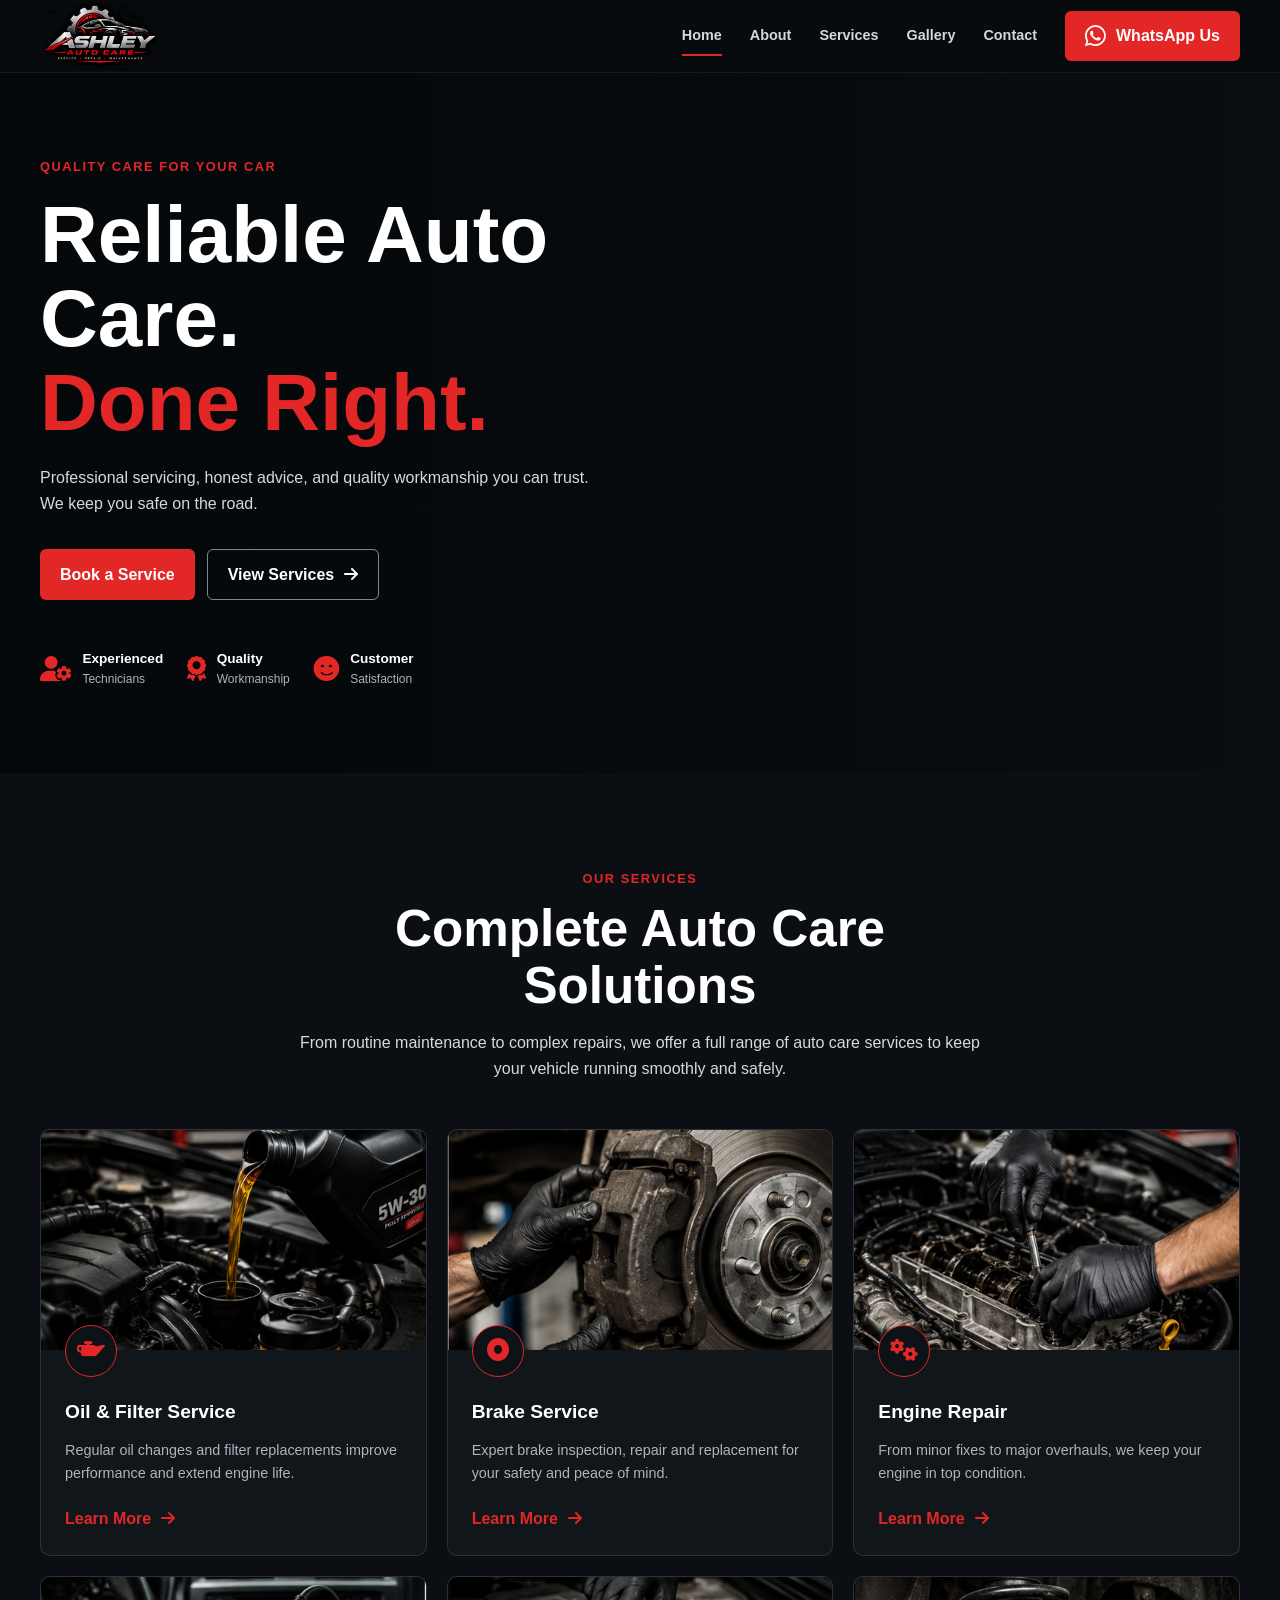
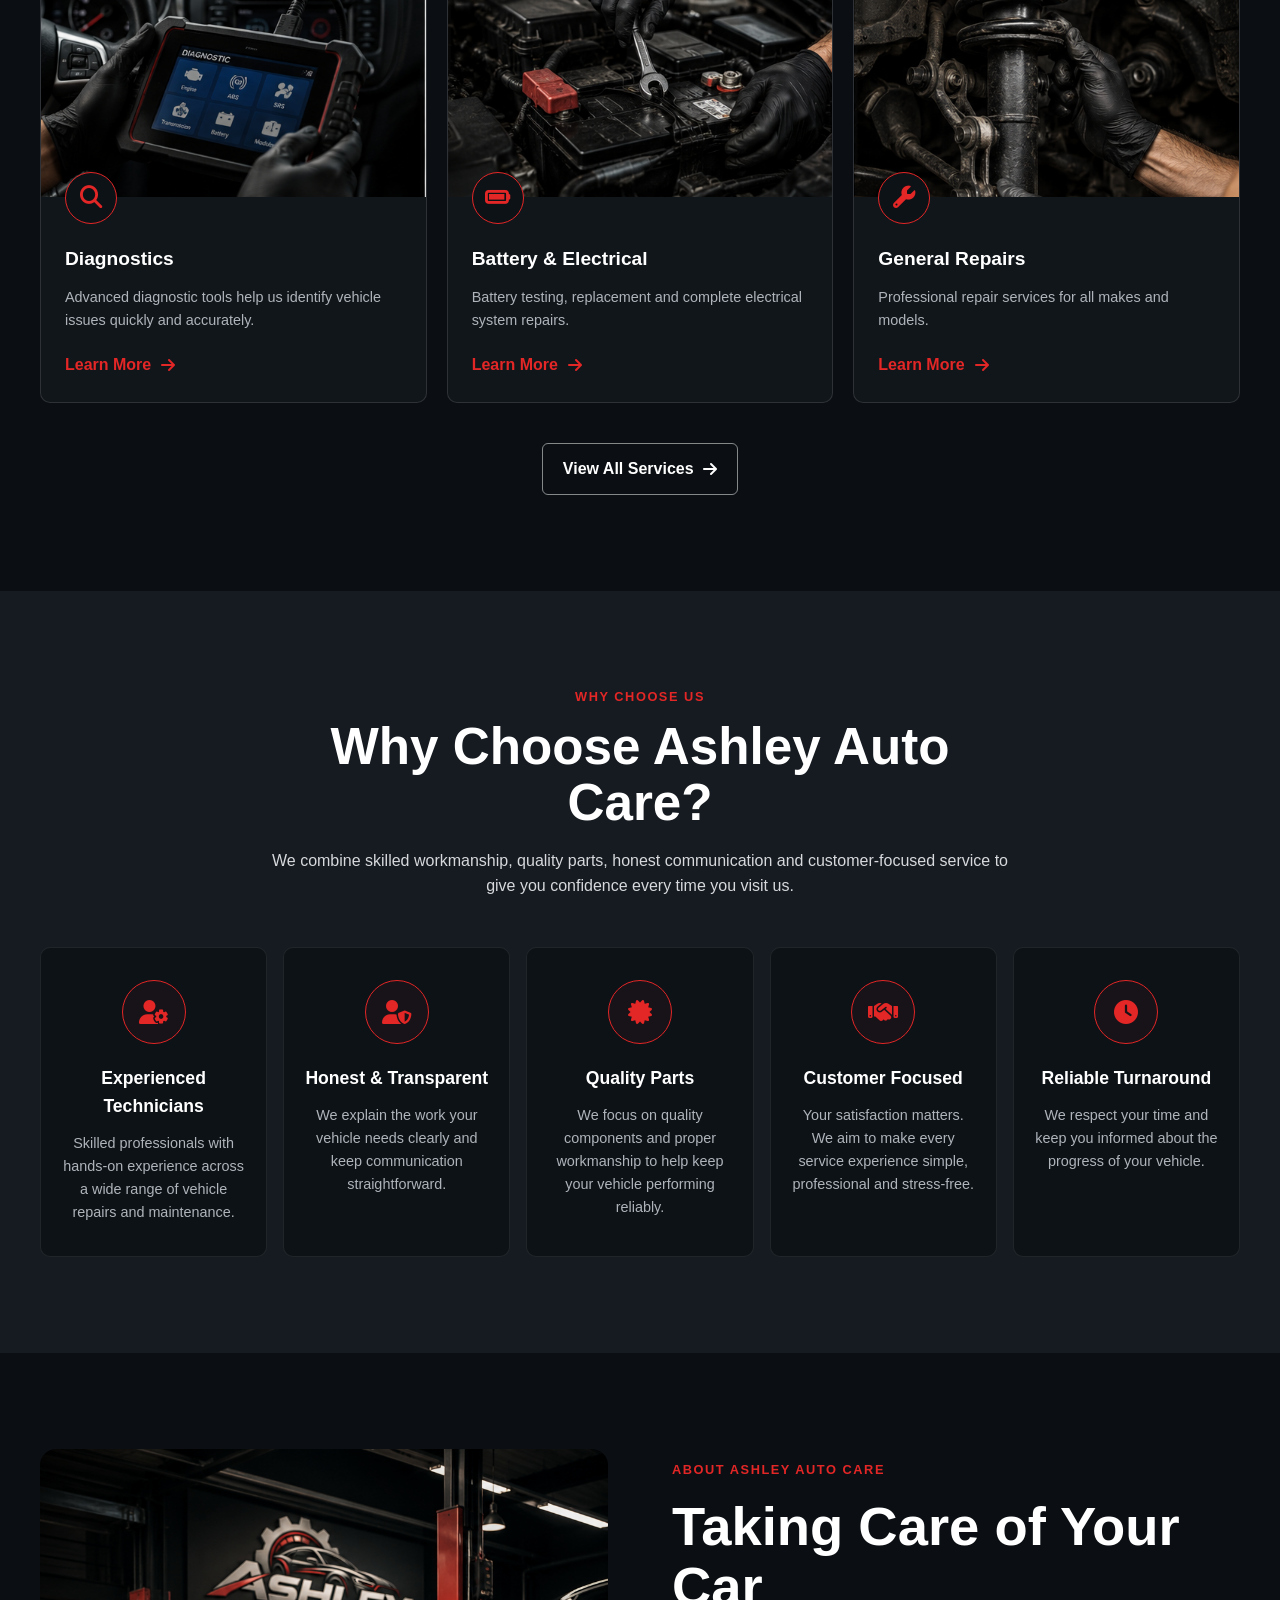
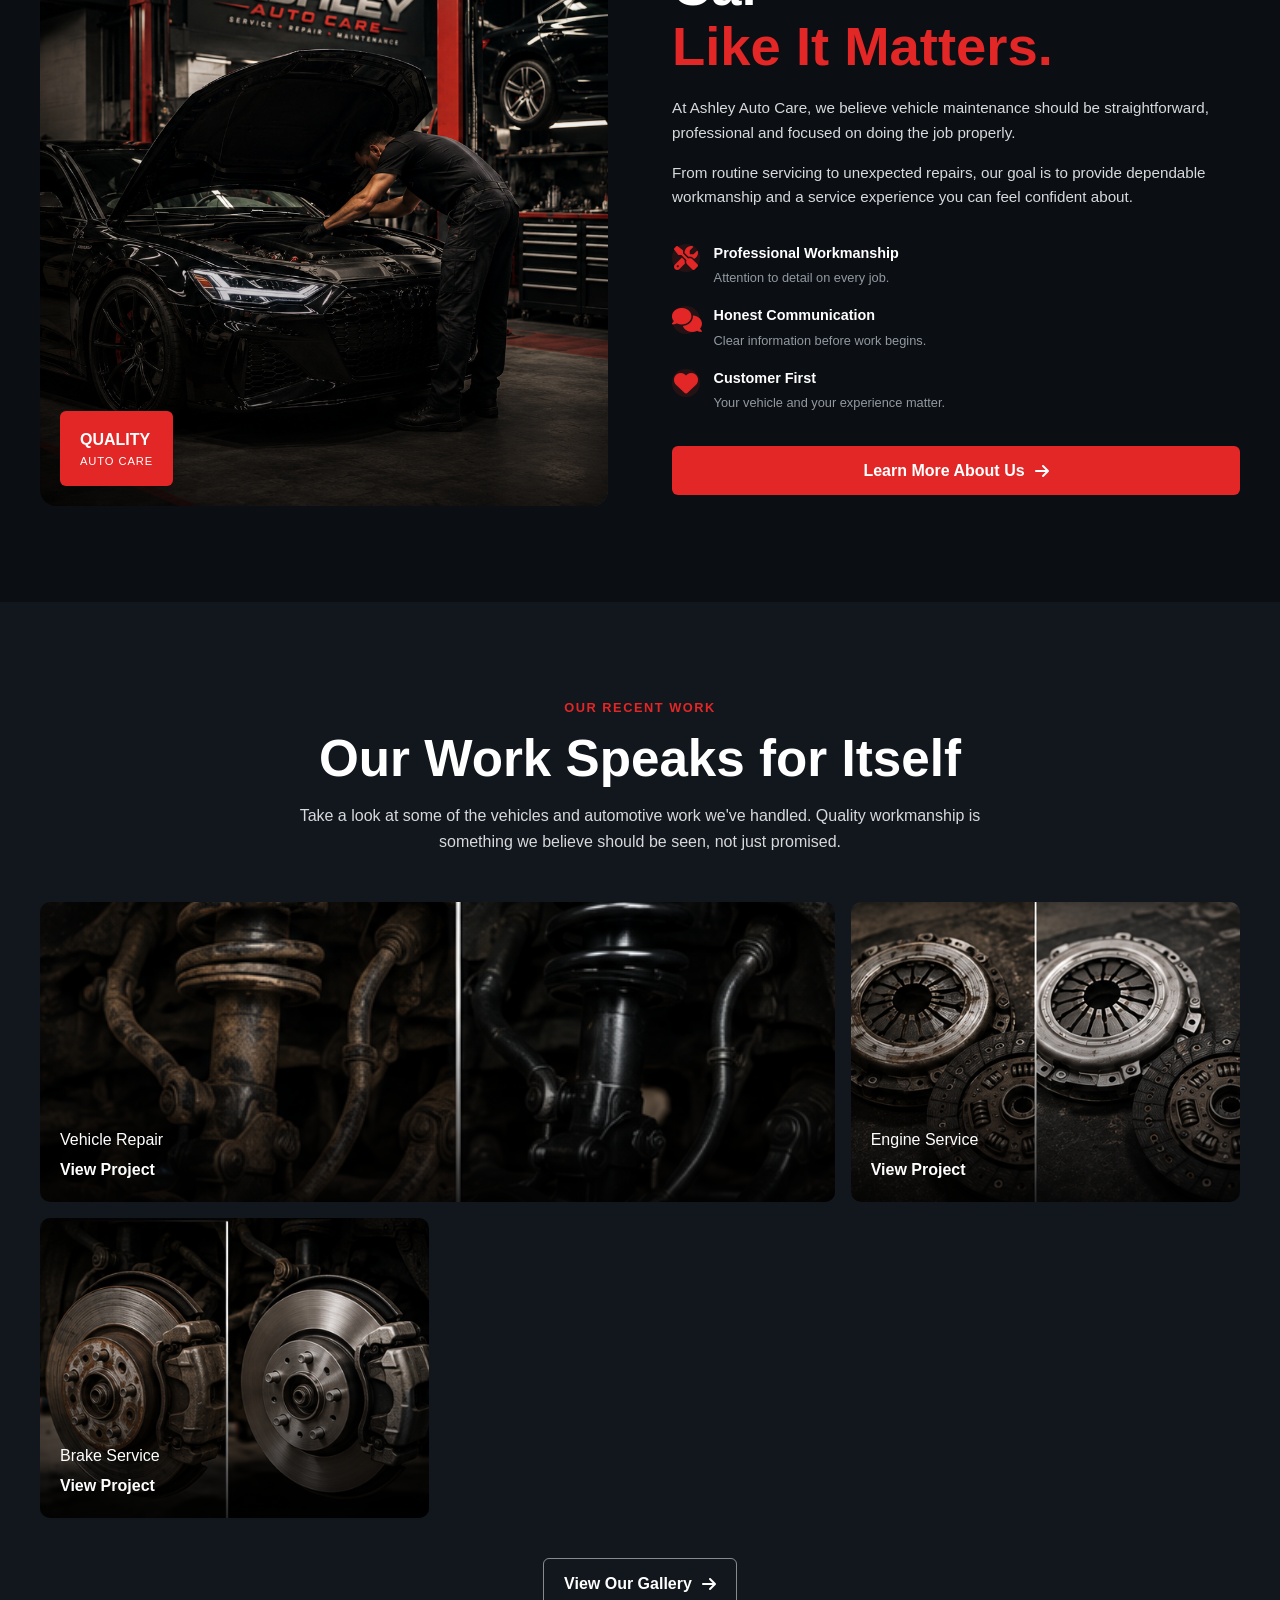
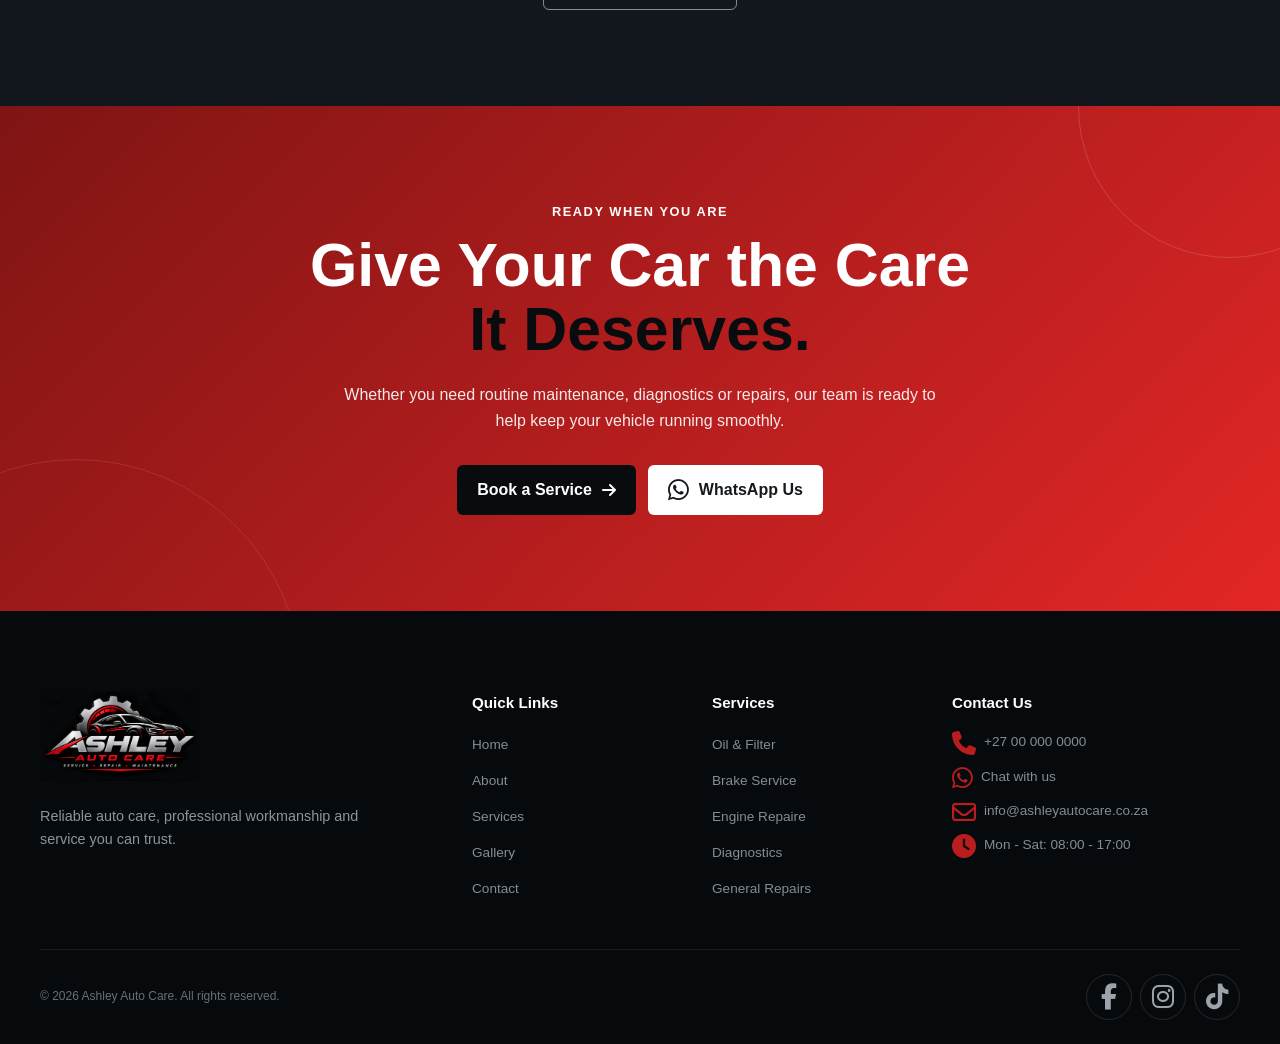
==== commit d9c8ea9b: "Build about page" ====
--- a/index.html
+++ b/index.html
@@ -8,49 +8,32 @@
     
     <meta name="description" content="Ashley Auto Care provides reliable vehicle servicing, repairs, diagnostics and maintenance.">
     <title>Ashley Auto Care | Reliable Auto Care</title>
-
-        <!-- Main CSS -->
+    
+    <!-- Main CSS -->
     <link rel="stylesheet" href="css/main.css">
     
-    <link rel="stylesheet" href="css/index.css">
+    
+    <!-- Index CSS -->
+    <link rel="stylesheet" href="css/pages/index.css">
+    
+    <!-- Header CSS -->
+    <link rel="stylesheet" href="css/header.css">
+    
+    <!-- CTA CSS -->
+    <link rel="stylesheet" href="css/cta.css">
+    
+    <!-- Footer CSS -->
+    <link rel="stylesheet" href="css/footer.css">
+    
+
     
   </head>
 
   <body>
-
+    
     <!-- =========== HEADER ========= -->
     
-    <header class="header">
-      
-      <nav class="navbar container">
-        
-        <a href="index.html" class="logo">
-          <img src="images/ashely-logo.png" alt="Ashley Auto Care">
-        </a>
-        <button class="nav-toggle" type="button" aria-label="Open navigation" aria-expanded="false">
-          <span></span>
-          <span></span>
-          <span></span>
-        </button>
-        
-        <div class="nav-menu">
-          
-          <a href="index.html" class="nav-link active">Home</a>
-          
-          <a href="about.html" class="nav-link">About</a>
-
-          <a href="services.html" class="nav-link">Services</a>
-
-          <a href="gallery.html" class="nav-link">Gallery</a>
-          
-          <a href="contact.html" class="nav-link">Contact</a>
-          
-          <a href="#" class="btn btn-whatsapp" target="_blank" rel="noopener" ><i class="fab fa-whatsapp"></i>WhatsApp Us</a>
-          
-        </div>
-
-      </nav>
-    </header>
+    <div id="header"></div>
     
     <main>
       
@@ -76,52 +59,43 @@
             </div>
               
             <div class="hero-features">
-
-    <div class="hero-feature">
-
-        <i
-            class="fa-solid fa-user-gear feature-icon"
-            aria-hidden="true"
-        ></i>
-
-        <div>
-            <strong>Experienced</strong>
-            <span>Technicians</span>
-        </div>
-
-    </div>
-
-
-    <div class="hero-feature">
-
-        <i
-            class="fa-solid fa-award feature-icon"
-            aria-hidden="true"
-        ></i>
-
-        <div>
-            <strong>Quality</strong>
-            <span>Workmanship</span>
-        </div>
-
-    </div>
-
-
-    <div class="hero-feature">
-
-        <i
-            class="fa-solid fa-face-smile feature-icon"
-            aria-hidden="true"
-        ></i>
-
-        <div>
-            <strong>Customer</strong>
-            <span>Satisfaction</span>
-        </div>
-
-    </div>
-
-</div>
+              
+              <div class="hero-feature">
+                
+                <i class="fa-solid fa-user-gear feature-icon" aria-hidden="true"></i>
+                
+                <div>
+                  <strong>Experienced</strong>
+                  <span>Technicians</span>
+                </div>
+
+              </div>
+
+
+              <div class="hero-feature">
+
+                <i class="fa-solid fa-award feature-icon" aria-hidden="true"></i>
+
+                <div>
+                  <strong>Quality</strong>
+                  <span>Workmanship</span>
+                </div>
+
+              </div>
+
+
+              <div class="hero-feature">
+                
+                <i class="fa-solid fa-face-smile feature-icon" aria-hidden="true"></i>
+
+                <div>
+                  <strong>Customer</strong>
+                  <span>Satisfaction</span>
+                </div>
+
+              </div>
+
+            </div>
 
           </div>
         </div>
@@ -433,7 +407,7 @@
 
             <div class="about-image">
               
-              <img src="images/workshop.jpg" alt="Ashley Auto Care technician working on a vehicle" loading="lazy">
+              <img src="images/ashley-hero.png" alt="Ashley Auto Care technician working on a vehicle" loading="lazy">
 
               <div class="about-experience">
                 <strong>QUALITY</strong>
@@ -545,7 +519,7 @@
             
             <a href="gallery.html" class="work-item work-item-large">
               
-              <img src="images/" alt="Vehicle repair work" loading="lazy">
+              <img src="images/shocks-fix.png" alt="Vehicle repair work" loading="lazy">
 
               <div class="work-overlay">
                 <span>Vehicle Repair</span>
@@ -560,7 +534,7 @@
 
               <div class="work-overlay">
                 <span>Engine Service</span>
-                <strong>View Project →</strong>
+                <strong>View Project</strong>
               </div>
             </a>
 
@@ -574,7 +548,7 @@
                     
               <div class="work-overlay">
                 <span>Brake Service</span>
-                <strong>View Project →</strong>
+                <strong>View Project</strong>
               </div>
             </a>
 
@@ -643,210 +617,15 @@
 
       </section>
       
-      <!-- =========== FINAL CTA ========= -->
-      
-      <section class="final-cta">
-        
-        <div class="container">
-          
-          <div class="cta-content">
-            
-            <span class="eyebrow">
-                READY WHEN YOU ARE
-            </span>
-
-            <h2>Give Your Car the Care
-                <span>It Deserves.</span>
-            </h2>
-
-            <p>Whether you need routine maintenance, diagnostics or repairs, our team is ready
-                to help keep your vehicle running smoothly.</p>
-
-            <div class="cta-actions">
-              
-              <a href="contact.html" class="btn btn-primary">
-                    Book a Service<i class="fas fa-arrow-right"></i>
-              </a>
-
-              <a href="#" class="btn btn-whatsapp" target="_blank" rel="noopener"><i class="fab fa-whatsapp"></i>WhatsApp Us
-              </a>
-
-            </div>
-
-          </div>
-
-        </div>
-
-      </section>
+      <!-- =========== CTA ========= -->
+      <div id="cta"></div>
+      
+      <!-- =========== FOOTER ========= -->
+      <div id="footer"></div>
+      
 
     </main>
-    
-    <!-- =========== FOOTER ========= -->
-    
-    <footer class="footer">
-      
-      <div class="container">
-
-        <div class="footer-grid">
-          
-          <!-- Brand -->
-
-          <div class="footer-brand">
-            
-            <a href="index.html" class="footer-logo">
-              
-              <img src="images/logo.png"
-                        alt="Ashley Auto Care"
-                    >
-            </a>
-
-            <p>Reliable auto care, professional workmanship and service you can trust.
-                </p>
-
-            <a href="#" class="footer-whatsapp" target="_blank" rel="noopener">
-                    Chat with us on WhatsApp →
-                </a>
-
-          </div>
-
-
-          <!-- Navigation -->
-
-          <div class="footer-column">
-            
-            <h3>Quick Links
-                </h3>
-
-            <ul>
-              
-              <li>
-                <a href="index.html">
-                  Home</a>
-              </li>
-
-              <li>
-                <a href="about.html">About</a>
-              </li>
-
-              <li>
-                <a href="services.html">Services</a>
-              </li>
-
-              <li>
-                <a href="gallery.html">Gallery</a>
-              </li>
-
-              <li>
-                <a href="contact.html">Contact</a>
-              </li>
-
-            </ul>
-
-          </div>
-          
-          <!-- Services -->
-          
-          <div class="footer-column">
-            
-            <h3>Services</h3>
-
-            <ul>
-                
-                <li>
-                  <a href="services.html">Oil & Filter</a>
-                </li>
-
-                <li>
-                  <a href="services.html">Brake Service</a>
-                </li>
-
-                <li>
-                  <a href="services.html">Engine Repaire</a>
-                </li>
-
-                <li>
-                  <a href="services.html">Diagnostics</a>
-                </li>
-
-                <li>
-                  <a href="services.html">General Repairs</a>
-                </li>
-
-              </ul>
-
-          </div>
-          
-          <!-- Contact -->
-          
-          <div class="footer-column footer-contact">
-              
-              <h3>Contact Us</h3>
-
-              <ul>
-
-                <li>
-                  
-                  <i class="fas fa-phone"></i>
-                
-                  <a href="tel:+27000000000">+27 00 000 0000</a>
-                </li>
-
-                <li>
-                  <i class="fab fa-whatsapp"></i>
-                  
-                  <a href="#">Chat with us</a>
-                </li>
-
-                <li>
-                  
-                  <i class="far fa-envelope"></i>
-                  <a href="mailto:info@ashleyautocare.co.za">info@ashleyautocare.co.za</a>
-                </li>
-
-                <li>
-                  <i class="fas fa-clock"></i>
-                  
-                  <p>Mon - Sat: 08:00 - 17:00</p>
-                
-                </li>
-
-              </ul>
-
-            </div>
-
-        </div>
-
-
-        <!-- Footer Bottom -->
-
-        <div class="footer-bottom">
-
-          <p>© 2026 Ashley Auto Care. All rights reserved.</p>
-
-          <div class="footer-socials">
-
-            
-            <a href="#" aria-label="Facebook">
-              <i class="fa-brands fa-facebook-f" aria-hidden="true"></i>
-            </a>
-
-            <a href="#" aria-label="Instagram" >
-              <i class="fa-brands fa-instagram" aria-hidden="true"></i>
-            </a>
-
-            <a href="#" aria-label="TikTok">
-              <i class="fa-brands fa-tiktok" aria-hidden="true"></i>
-            </a>
-
-          </div>
-
-        </div>
-
-      </div>
-
-    </footer>
-
-      
-    <script src="js/main.js"></script>
+      
+    <script src="js/component.js"></script>
   </body>
 </html>
--- a/css/main.css
+++ b/css/main.css
@@ -0,0 +1,172 @@
+/* =========================
+   RESET
+========================= */
+
+
+/* Base: Mobile */
+* {
+  margin: 0;
+  padding: 0;
+  box-sizing: border-box;
+}
+
+html {
+  scroll-behavior: smooth;
+}
+
+body {
+  font-family: Arial, Helvetica, sans-serif;
+  background: #0b0f13;
+  color: #ffffff;
+  line-height: 1.6;
+}
+
+img {
+  display: block;
+  max-width: 100%;
+}
+
+a {
+  color: inherit;
+  text-decoration: none;
+}
+
+button {
+  font: inherit;
+}
+
+
+/* =========================
+   VARIABLES
+========================= */
+
+:root {
+  --color-bg: #0b0f13;
+  --color-bg-light: #141a20;
+  --color-white: #ffffff;
+  --color-text: #d7d9dc;
+  --color-primary: #e32626;
+  --color-primary-dark: #b91d1d;
+  --container-width: 1200px;
+  --radius-sm: 6px;
+  --radius-md: 10px;
+  --radius-lg: 16px;
+  --transition: 0.3s ease;
+}
+
+
+/* =========================
+   CONTAINER
+========================= */
+
+.container {
+
+  width: min(
+        100% - 2rem,
+        var(--container-width)
+    );
+    
+  margin-inline: auto;
+}
+
+
+/* =========================
+   BUTTONS
+========================= */
+
+.btn {
+  display: inline-flex;
+  align-items: center;
+  justify-content: center;
+  min-height: 48px;
+  padding: 0.75rem 1.25rem;
+  border-radius: var(--radius-sm);
+  font-weight: 700;
+  transition:
+        background var(--transition),
+        transform var(--transition),
+        border-color var(--transition);
+}
+
+.btn:hover {
+  transform: translateY(-2px);
+}
+
+.btn-primary {
+  display:flex;
+  align-items:center;
+  gap:10px;
+  background: var(--color-primary);
+  color: var(--color-white);
+  
+}
+
+.btn-primary:hover {
+  background: var(--color-primary-dark);
+}
+
+.btn-outline {
+  display:flex;
+  align-items:center;
+  gap:10px;
+  font-weight:600;
+  transition:.3s;
+  border: 1px solid rgba(255, 255, 255, 0.5);
+  color: var(--color-white);
+}
+
+.btn-outline:hover {
+  border-color: var(--color-primary);
+}
+
+.btn-whatsapp {
+  display:flex;
+  align-items:center;
+  gap:10px;
+  background: #e32626;
+  color: white;
+}
+
+.btn-whatsapp i {
+  font-size: 1.5rem;
+}
+
+/* =========================
+   SECTION HEADER
+========================= */
+
+.eyebrow {
+  display: block;
+  margin-bottom: 1rem;
+  color: var(--color-primary);
+  font-size: 0.8rem;
+  font-weight: 800;
+  letter-spacing: 0.12em;
+}
+
+
+.section-header {
+  max-width: 700px;
+  margin-inline: auto;
+  margin-bottom: 3rem;
+  text-align: center;
+}
+
+.section-header .eyebrow {
+  margin-bottom: 0.75rem;
+}
+
+.section-header h2 {
+  margin-bottom: 1rem;
+  font-family: "Montserrat", sans-serif;
+  font-size: clamp(2rem, 6vw, 3.2rem);
+  line-height: 1.1;
+}
+
+.section-header p {
+  color: var(--color-text);
+  font-size: 1rem;
+}
+
+
+
--- a/css/pages/index.css
+++ b/css/pages/index.css
@@ -0,0 +1,635 @@
+
+
+/* =========================
+   HERO
+========================= */
+
+.hero {
+  position: relative;
+  min-height: 700px;
+  display: flex;
+  align-items: center;
+  background-image:
+        url("../images/hero-car.jpg");
+  background-size: cover;
+  background-position: center;
+}
+
+.hero-overlay {
+  position: absolute;
+  inset: 0; 
+  background:
+  linear-gradient(
+            90deg,
+            rgba(5, 8, 11, 0.97) 0%,
+            rgba(5, 8, 11, 0.85) 45%,
+            rgba(5, 8, 11, 0.25) 100%
+        );
+}
+
+.hero-content {
+  position: relative;
+  z-index: 1;
+}
+
+.hero-text {
+  max-width: 650px;
+}
+
+
+.hero h1 {
+  font-size: clamp(2.5rem, 9vw, 5rem);
+  line-height: 1.05;
+  margin-bottom: 1.25rem;
+}
+
+.hero h1 span {
+  display: block;
+  color: var(--color-primary);
+}
+
+.hero p {
+  max-width: 560px;
+  margin-bottom: 2rem;
+  color: var(--color-text);
+  font-size: 1rem;
+}
+
+.hero-actions {
+  display: flex;
+  flex-wrap: wrap;
+  gap: 0.75rem;
+  margin-bottom: 3rem;
+}
+
+
+/* =========================
+   HERO FEATURES
+========================= */
+
+.hero-features {
+  display: flex;
+  flex-wrap: wrap;
+  gap: 1.5rem;
+}
+
+.hero-feature {
+  display: flex;
+  align-items: center;
+  gap: 0.65rem;
+}
+
+.feature-icon {
+  font-size: 1.6rem;
+  color: var(--color-primary);
+}
+
+.hero-feature div {
+  display: flex;
+  flex-direction: column;
+}
+
+.hero-feature strong {
+  font-size: 0.85rem;
+}
+
+.hero-feature span:last-child {
+  color: #aeb2b7;
+  font-size: 0.75rem;
+}
+
+
+/* =========================
+   SERVICES
+========================= */
+
+.services {
+  background: var(--color-bg);
+  padding-block: 4rem;
+}
+
+
+
+/* =========================
+   SERVICES GRID
+========================= */
+
+.services-grid {
+  display: grid;
+  grid-template-columns: 1fr;
+  gap: 1.25rem;
+}
+
+
+/* =========================
+   SERVICE CARD
+========================= */
+
+.service-card {
+  overflow: hidden;
+  background: #11161b;
+  border: 1px solid rgba(255, 255, 255, 0.12);
+  border-radius: var(--radius-md);
+  transition:transform var(--transition),
+        border-color var(--transition),
+        box-shadow var(--transition);
+}
+
+.service-card:hover {
+  transform: translateY(-6px);
+  border-color:
+        rgba(227, 38, 38, 0.7);
+  box-shadow: 0 15px 35px rgba(0, 0, 0, 0.35);
+}
+
+
+/* =========================
+   SERVICE IMAGE
+========================= */
+
+.service-image {
+  height: 220px;
+  overflow: hidden;
+}
+
+.service-image img {
+  width: 100%;
+  height: 100%;
+  object-fit: cover;
+  transition: transform 0.5s ease;
+}
+
+.service-card:hover .service-image img {
+  transform: scale(1.05);
+}
+
+
+/* =========================
+   SERVICE CONTENT
+========================= */
+
+.service-content {
+  position: relative;
+  padding: 2rem 1.5rem 1.5rem;
+}
+
+.service-icon {
+  width: 52px;
+  height: 52px;
+  display: grid;  
+  place-items: center;
+  margin-top: -3.6rem;  
+  margin-bottom: 1.25rem;
+  position: relative;
+  background: #0d1217;
+  border: 1px solid var(--color-primary);
+  border-radius: 50%;
+  color: var(--color-primary);
+  font-size: 1.4rem;
+}
+
+.service-content h3 {
+  margin-bottom: 0.75rem;
+  font-family: "Montserrat", sans-serif;
+  font-size: 1.2rem;
+}
+
+.service-content p {
+  margin-bottom: 1.25rem;
+  color: #aeb4ba;
+  font-size: 0.9rem;
+}
+
+.service-link {
+  
+  gap:10px;
+  font-weight:600;
+  transition:.3s;
+  display: inline-flex;
+  align-items: center;
+  
+  color: var(--color-primary);
+  font-weight: 700;
+  transition:
+        gap var(--transition);
+}
+
+.service-link:hover {
+  gap: 0.8rem;
+}
+
+
+/* =========================
+   SERVICES ACTION
+========================= */
+
+.services-action {
+  display: flex;
+  justify-content: center;
+  margin-top: 2.5rem;
+}
+
+.services-action .btn {
+  gap: 0.6rem;
+}
+
+
+/* =========================
+   WHY CHOOSE US
+========================= */
+
+.why-us {
+  background: #151b21;
+  padding-block: 5rem;
+}
+
+.why-us .section-header {
+  max-width: 760px;
+}
+
+
+/* =========================
+   WHY US GRID
+========================= */
+
+.why-us-grid {
+  display: grid;
+  grid-template-columns: 1fr;
+  gap: 1rem;
+}
+
+
+/* =========================
+   WHY CARD
+========================= */
+
+.why-card {
+  padding: 2rem 1.5rem;
+  background: #0d1217;
+  border:
+        1px solid rgba(255, 255, 255, 0.08);
+  border-radius: var(--radius-md);
+  text-align: center;
+  transition:
+        transform var(--transition),
+        border-color var(--transition),
+        background var(--transition);
+}
+
+.why-card:hover {
+  transform: translateY(-5px);
+  border-color:
+        rgba(227, 38, 38, 0.6);
+  background: #11171d;
+}
+
+
+/* =========================
+   WHY ICON
+========================= */
+
+.why-icon {
+  width: 64px;
+  height: 64px;
+  display: grid;
+  place-items: center;
+  margin: 0 auto 1.25rem;
+  border:
+        1px solid var(--color-primary);
+  border-radius: 50%;
+  color: var(--color-primary);
+  font-size: 1.5rem;
+  background:
+        rgba(227, 38, 38, 0.05);
+}
+
+.why-card h3 {
+  margin-bottom: 0.75rem;
+  font-family: "Montserrat", sans-serif;
+  font-size: 1.1rem;
+}
+
+.why-card p {
+  color: #aeb4ba;
+  font-size: 0.9rem;
+  max-width: 300px;
+  margin-inline: auto;
+}
+
+
+/* =========================
+   ABOUT PREVIEW
+========================= */
+
+.about-preview {
+  background: var(--color-bg);
+  padding-block: 2.5rem;
+}
+
+.about-grid {
+  display: grid;
+  grid-template-columns: 1fr;
+  gap: 3rem;
+  align-items: center;
+}
+
+
+/* =========================
+   ABOUT IMAGE
+========================= */
+
+.about-image {
+  position: relative;
+  min-height: 400px;
+  overflow: hidden;
+  border-radius: var(--radius-lg);
+}
+
+.about-image::after {
+  content: "";
+  position: absolute;
+  inset: 0;
+  background: linear-gradient(
+            180deg,
+            transparent 55%,
+            rgba(0, 0, 0, 0.7)
+        );
+
+  pointer-events: none;
+}
+
+.about-image img {
+  width: 100%;
+  height: 100%;
+  min-height: 400px;
+  object-fit: cover;
+}
+
+
+/* =========================
+   EXPERIENCE BADGE
+========================= */
+
+.about-experience {
+  position: absolute;
+  z-index: 2;
+  left: 1.25rem;
+  bottom: 1.25rem;
+  display: flex;
+  flex-direction: column;
+  padding: 1rem 1.25rem;
+   background: var(--color-primary);
+  border-radius: var(--radius-sm);
+  box-shadow:
+        0 10px 25px rgba(0, 0, 0, 0.3);
+}
+
+.about-experience strong {
+  font-family: "Montserrat", sans-serif;
+  font-size: 1rem;
+}
+
+.about-experience span {
+  font-size: 0.7rem;
+  letter-spacing: 0.08em;
+}
+
+
+/* =========================
+   ABOUT CONTENT
+========================= */
+
+.about-content {
+  max-width: 600px;
+}
+
+.about-content h2 {
+  margin-bottom: 1.25rem;
+  font-family: "Montserrat", sans-serif;
+  font-size: clamp(2rem, 6vw, 3.4rem);
+  line-height: 1.1;
+}
+
+.about-content h2 span {
+  display: block;
+  color: var(--color-primary);
+}
+
+.about-content > p {
+  margin-bottom: 1rem;
+  color: var(--color-text);
+  font-size: 0.95rem;
+}
+
+
+/* =========================
+   ABOUT POINTS
+========================= */
+
+.about-points {
+  display: flex;
+  flex-direction: column;
+  gap: 1rem;
+  margin-block: 2rem;
+}
+
+.about-point {
+  display: flex;
+  align-items: flex-start;
+  gap: 0.85rem;
+}
+
+.about-point-icon {
+  flex-shrink: 0;
+  width: 28px;
+  height: 28px;
+  display: grid;
+  place-items: center;
+  margin-top: 2px;
+  border-radius: 50%;
+  background:
+        rgba(227, 38, 38, 0.12);
+  
+  color: var(--color-primary);
+  font-size: 0.75rem;
+}
+
+.about-point-icon i {
+  font-size: 1.5rem;
+}
+
+.about-point strong {
+  display: block;
+  margin-bottom: 0.2rem;
+  font-family: "Montserrat", sans-serif;
+  font-size: 0.9rem;
+}
+
+.about-point p {
+  color: #9299a1;
+  font-size: 0.8rem;
+}
+
+/* =========================
+   RECENT WORK
+========================= */
+
+.recent-work {
+  background: #11171d;
+  padding-block: 2.5rem;
+}
+
+
+/* =========================
+   WORK GRID
+========================= */
+
+.work-grid {
+  display: grid;
+  grid-template-columns: 1fr;
+  gap: 1rem;
+}
+
+
+/* =========================
+   WORK ITEM
+========================= */
+
+.work-item {
+  position: relative;
+  display: block;
+  height: 280px;
+  overflow: hidden;
+  border-radius: var(--radius-md);
+  background: #0b0f13;
+}
+
+.work-item img {
+  width: 100%;
+  height: 100%;
+  object-fit: cover;
+  transition: transform 0.5s ease;
+}
+
+.work-item:hover img {
+  transform: scale(1.06);
+}
+
+
+/* =========================
+   IMAGE OVERLAY
+========================= */
+
+.work-item::after {
+  content: "";
+  position: absolute;
+  inset: 0;
+  background: linear-gradient(
+            180deg,
+            transparent 35%,
+            rgba(0, 0, 0, 0.85)
+        );
+
+  pointer-events: none;
+}
+
+.work-overlay {
+  position: absolute;
+  z-index: 2;
+  left: 1.25rem;
+  right: 1.25rem;
+  bottom: 1.25rem;
+  display: flex;
+  flex-direction: column;
+  gap: 0.25rem;
+}
+
+
+
+/* =========================
+   ACTION
+========================= */
+
+.work-action {
+  display: flex;
+  justify-content: center;
+  margin-top: 2.5rem;
+}
+
+
+
+/* ---------- Tablets ---------- */
+@media (min-width:600px){
+  
+  .services-grid {
+    grid-template-columns: repeat(2, 1fr);
+    }
+    
+  .why-us-grid {
+    grid-template-columns:
+            repeat(2, 1fr);
+    }
+
+  .why-card:last-child {
+    grid-column: 1 / -1;
+    max-width: 50%;
+    width: 100%;
+    justify-self: center;
+  }
+  
+  
+    
+}
+
+/* ---------- Desktop ---------- */
+@media (min-width:900px){
+  
+  
+    
+    .services-grid, .work-grid{
+      grid-template-columns: repeat(3, 1fr);
+    }
+    
+    .services, .why-us, .recent-work, .about-preview {
+      padding-block: 6rem;
+    }
+
+    .why-us-grid {
+      grid-template-columns:
+            repeat(5, 1fr);
+      gap: 1rem;
+    }
+
+    .why-card:last-child {
+      grid-column: auto;
+      max-width: none;
+    }
+
+    .why-card {
+      padding: 2rem 1.25rem;
+    }
+    
+    .about-grid {
+      grid-template-columns:
+            minmax(0, 1fr)
+            minmax(0, 1fr);
+      gap: 4rem;
+    }
+
+    .about-image, .about-image img {
+      min-height: 550px;
+    }
+    
+    .work-item {
+      height: 300px;
+    }
+
+    .work-item-large {
+      grid-column: span 2;
+    }
+  
+}
+
+
+
+
--- a/css/header.css
+++ b/css/header.css
@@ -0,0 +1,81 @@
+/* =========================
+   HEADER
+========================= */
+
+.header {
+  position: relative;
+  z-index: 100;
+  background: #080b0e;
+  border-bottom:
+        1px solid rgba(255, 255, 255, 0.06);
+}
+
+.navbar {
+  min-height: 72px;
+  display: flex;
+  align-items: center;
+  justify-content: space-between;
+}
+
+.logo img {
+  width: 120px;
+}
+
+.nav-menu {
+  display: none;
+}
+
+.nav-toggle {
+  width: 44px;
+  height: 44px;
+  display: flex;
+  flex-direction: column;
+  justify-content: center;
+  gap: 5px;
+  background: transparent;
+  border: 0;
+  cursor: pointer;
+}
+
+.nav-toggle span {
+  width: 25px;
+  height: 2px;
+  background: white;
+  display: block;
+}
+
+/* ---------- Desktop ---------- */
+@media (min-width:900px){
+  .nav-toggle {
+    display: none;
+  }
+  .nav-menu {
+    display: flex;
+    align-items: center;
+    gap: 1.75rem;
+  }
+  
+  .nav-link {
+    position: relative;
+    color: #d5d7da;
+    font-size: 0.9rem;
+    font-weight: 600;
+  }
+  
+  .nav-link::after {
+    content: "";
+    position: absolute;
+    left: 0;
+    bottom: -8px;
+    width: 0;
+    height: 2px;
+    background: var(--color-primary);
+    transition: width var(--transition);
+    }
+
+  .nav-link:hover::after,
+  .nav-link.active::after {
+      width: 100%;
+    }
+}
+
--- a/css/cta.css
+++ b/css/cta.css
@@ -0,0 +1,118 @@
+
+/* =========================
+   FINAL CTA
+========================= */
+
+.final-cta {
+  position: relative;
+  overflow: hidden;
+  padding-block: 5rem;
+  background:
+        linear-gradient(
+            135deg,
+            #7f1414,
+            #e32626
+        );
+}
+
+
+/* Decorative background */
+
+.final-cta::before {
+  content: "";
+  position: absolute;
+  width: 300px;
+  height: 300px;
+  top: -150px;
+  right: -100px;
+  border: 1px solid rgba(255, 255, 255, 0.15);
+  border-radius: 50%;
+}
+
+.final-cta::after {
+  content: "";
+  position: absolute;
+  width: 450px;
+  height: 450px;
+  bottom: -300px;
+  left: -150px;
+  border: 1px solid rgba(255, 255, 255, 0.1);
+  border-radius: 50%;
+}
+
+
+/* =========================
+   CTA CONTENT
+========================= */
+
+.cta-content {
+  position: relative;
+  z-index: 1;
+  max-width: 750px;
+  margin-inline: auto;
+  text-align: center;
+}
+
+.final-cta .eyebrow {
+  color: white;
+  margin-bottom: 0.75rem;
+}
+
+.final-cta h2 {
+  margin-bottom: 1.25rem;
+  font-family: "Montserrat", sans-serif;
+  font-size: clamp(2rem, 7vw, 3.8rem);
+  line-height: 1.05;
+}
+
+.final-cta h2 span {
+  display: block;
+  color: #090c0f;
+}
+
+.final-cta p {
+  max-width: 600px;
+  margin-inline: auto;
+  margin-bottom: 2rem;
+  color: rgba(255, 255, 255, 0.9);
+  font-size: 1rem;
+}
+
+
+/* =========================
+   CTA ACTIONS
+========================= */
+
+.cta-actions {
+  display: flex;
+  flex-wrap: wrap;
+  justify-content: center;
+  gap: 0.75rem;
+}
+
+.final-cta .btn-primary {
+  background: #090c0f;
+}
+
+.final-cta .btn-primary:hover {
+  background: #000000;
+}
+
+.final-cta .btn-whatsapp {
+  background: white;
+  color: #15191d;
+}
+
+.final-cta .btn-whatsapp:hover {
+    background: #f1f1f1;
+}
+
+
+
+
+/* ---------- Desktop ---------- */
+@media(min-width:900px){
+  .final-cta {
+    padding-block: 6rem;
+  }
+}
--- a/css/footer.css
+++ b/css/footer.css
@@ -0,0 +1,182 @@
+/* =========================
+   FOOTER
+========================= */
+
+.footer {
+  background: #070a0d;
+  padding-top: 4rem;
+}
+
+
+/* =========================
+   FOOTER GRID
+========================= */
+
+.footer-grid {
+  display: grid;
+  grid-template-columns: 1fr;
+  gap: 2.5rem;
+  padding-bottom: 3rem;
+}
+
+
+/* =========================
+   FOOTER BRAND
+========================= */
+
+.footer-brand {
+  max-width: 350px;
+}
+
+.footer-logo {
+  display: inline-block;
+  margin-bottom: 1rem;
+}
+
+.footer-logo img {
+  width: 160px;
+}
+
+.footer-brand > p {
+  margin-bottom: 1.25rem;
+  color: #8d949c;
+  font-size: 0.9rem;
+}
+
+
+
+/* =========================
+   FOOTER COLUMNS
+========================= */
+
+.footer-column h3 {
+  margin-bottom: 1rem;
+  font-family: "Montserrat", sans-serif;
+  font-size: 0.95rem;
+}
+
+.footer-column ul {
+  display: flex;
+  flex-direction: column;
+  gap: 0.65rem;
+  list-style: none;
+}
+
+.footer-column a, .footer-column p {
+  color: #858c94;
+  font-size: 0.85rem;
+  transition: color var(--transition);
+}
+
+.footer-column a:hover {
+  color: var(--color-primary);
+}
+
+
+/* =========================
+   CONTACT
+========================= */
+
+.footer-contact li {
+  display: flex;
+  gap: 0.5rem;
+}
+
+.footer-contact li i {
+  font-size:1.5rem;
+  color:var(--color-primary-dark);
+  
+}
+
+
+
+/* =========================
+   FOOTER BOTTOM
+========================= */
+
+.footer-bottom {
+  display: flex;
+  flex-direction: column;
+  align-items: center;
+  gap: 1rem;
+  padding-block: 1.5rem;
+  border-top:
+        1px solid rgba(255, 255, 255, 0.08);
+  text-align: center;
+}
+
+.footer-bottom p {
+  color: #686f77;
+  font-size: 0.75rem;
+}
+
+
+/* =========================
+   SOCIALS
+========================= */
+
+.footer-socials {
+  display: flex;
+  gap: 0.5rem;
+}
+
+.footer-socials a {
+  width: 46px;
+  height: 46px;
+  display: grid;
+  place-items: center;
+  border: 1px solid rgba(255, 255, 255, 0.12);
+  border-radius: 50%;
+  color: #9da3aa;
+  font-size: 0.65rem;
+  font-weight: 700;
+  transition:
+        background var(--transition),
+        border-color var(--transition),
+        color var(--transition);
+}
+
+.footer-socials a:hover {
+  background: var(--color-primary);
+  border-color: var(--color-primary);
+  color: white;
+}
+
+.footer-socials i {
+  font-size: 1.6rem;
+}
+
+/* ---------- Tablets ---------- */
+@media(min-width:600px){
+  .footer-grid {
+    grid-template-columns: 2fr 1fr 1fr;
+    gap: 2rem;
+    
+  }
+
+  .footer-contact {
+      grid-column: 1 / -1;
+    }
+}
+
+/* ---------- Desktop ---------- */
+@media (min-width:900px){
+  .footer {
+    padding-top: 5rem;
+  }
+
+  .footer-grid {
+    grid-template-columns: 2fr 1fr 1fr 1.5fr;
+    gap: 3rem;
+  }
+
+  .footer-contact {
+    grid-column: auto;
+  }
+
+  .footer-bottom {
+    flex-direction: row;
+    justify-content: space-between;
+    text-align: left;
+  }
+}
